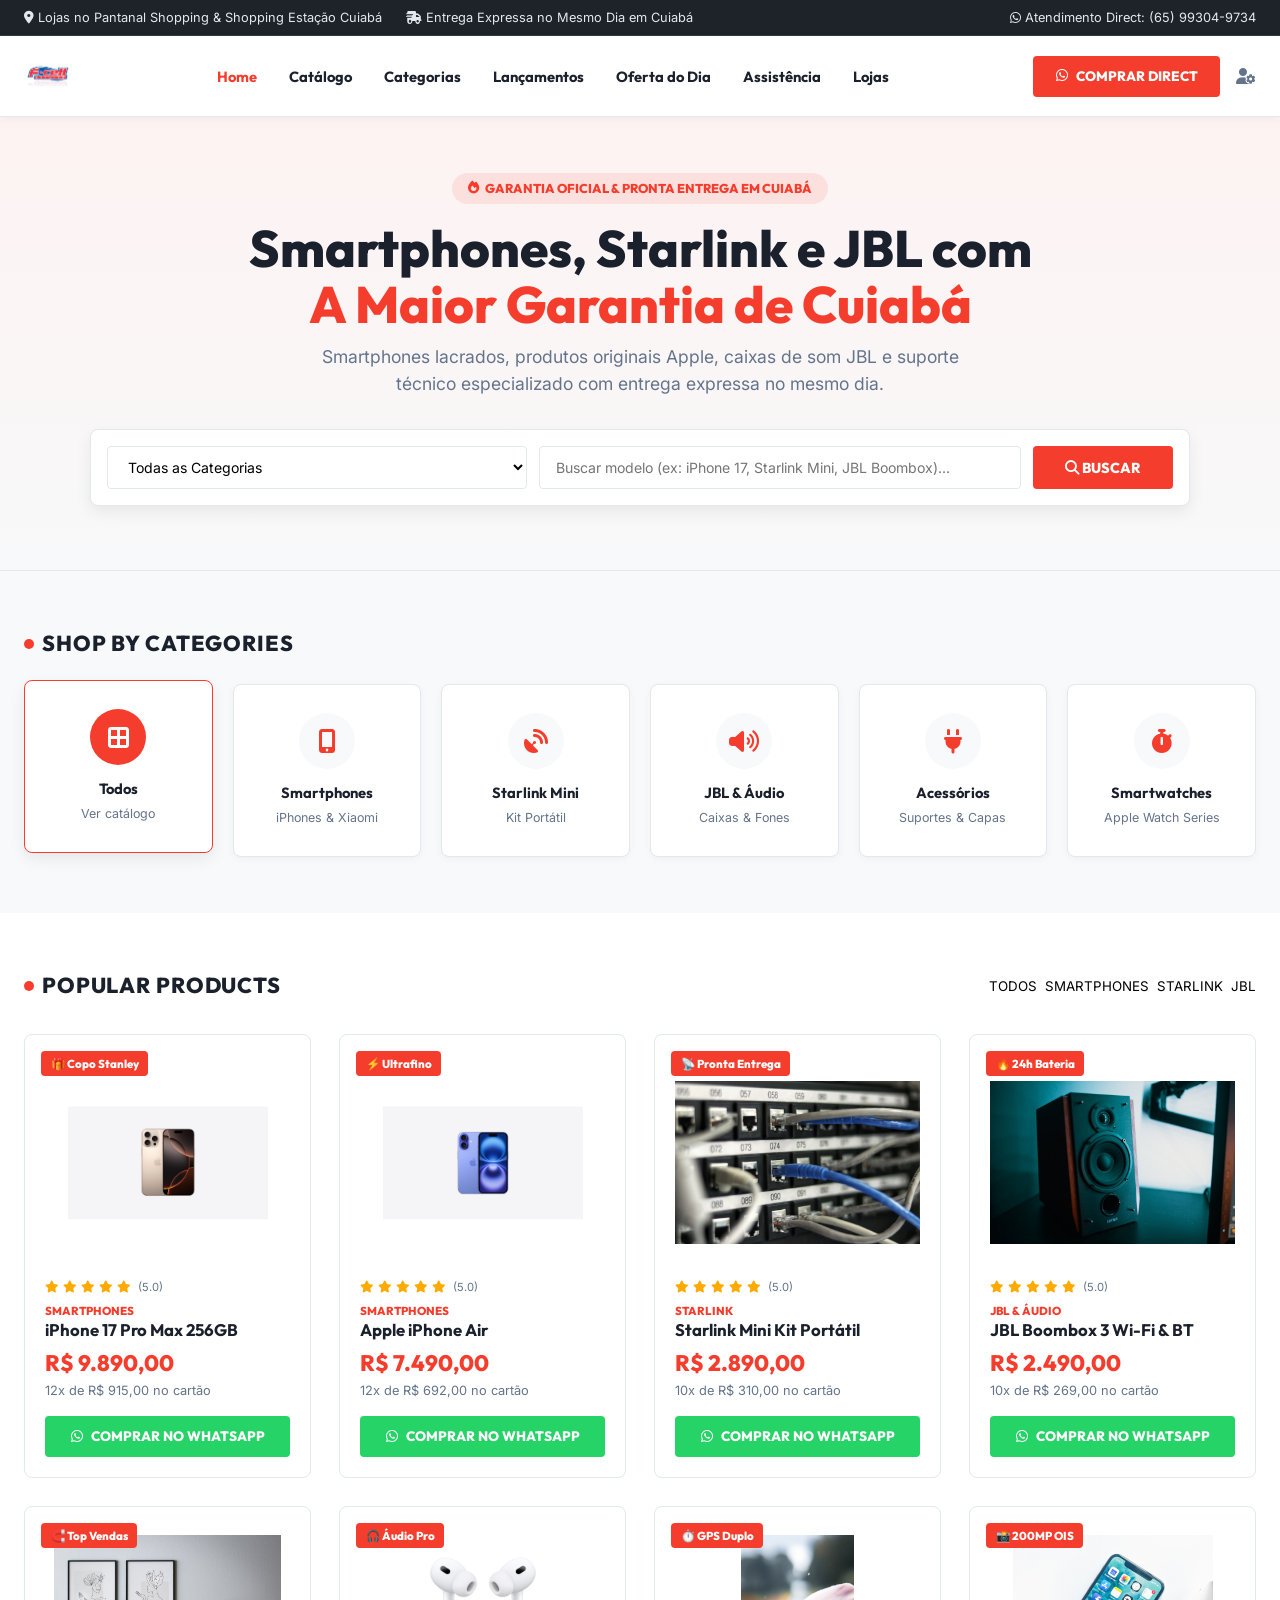
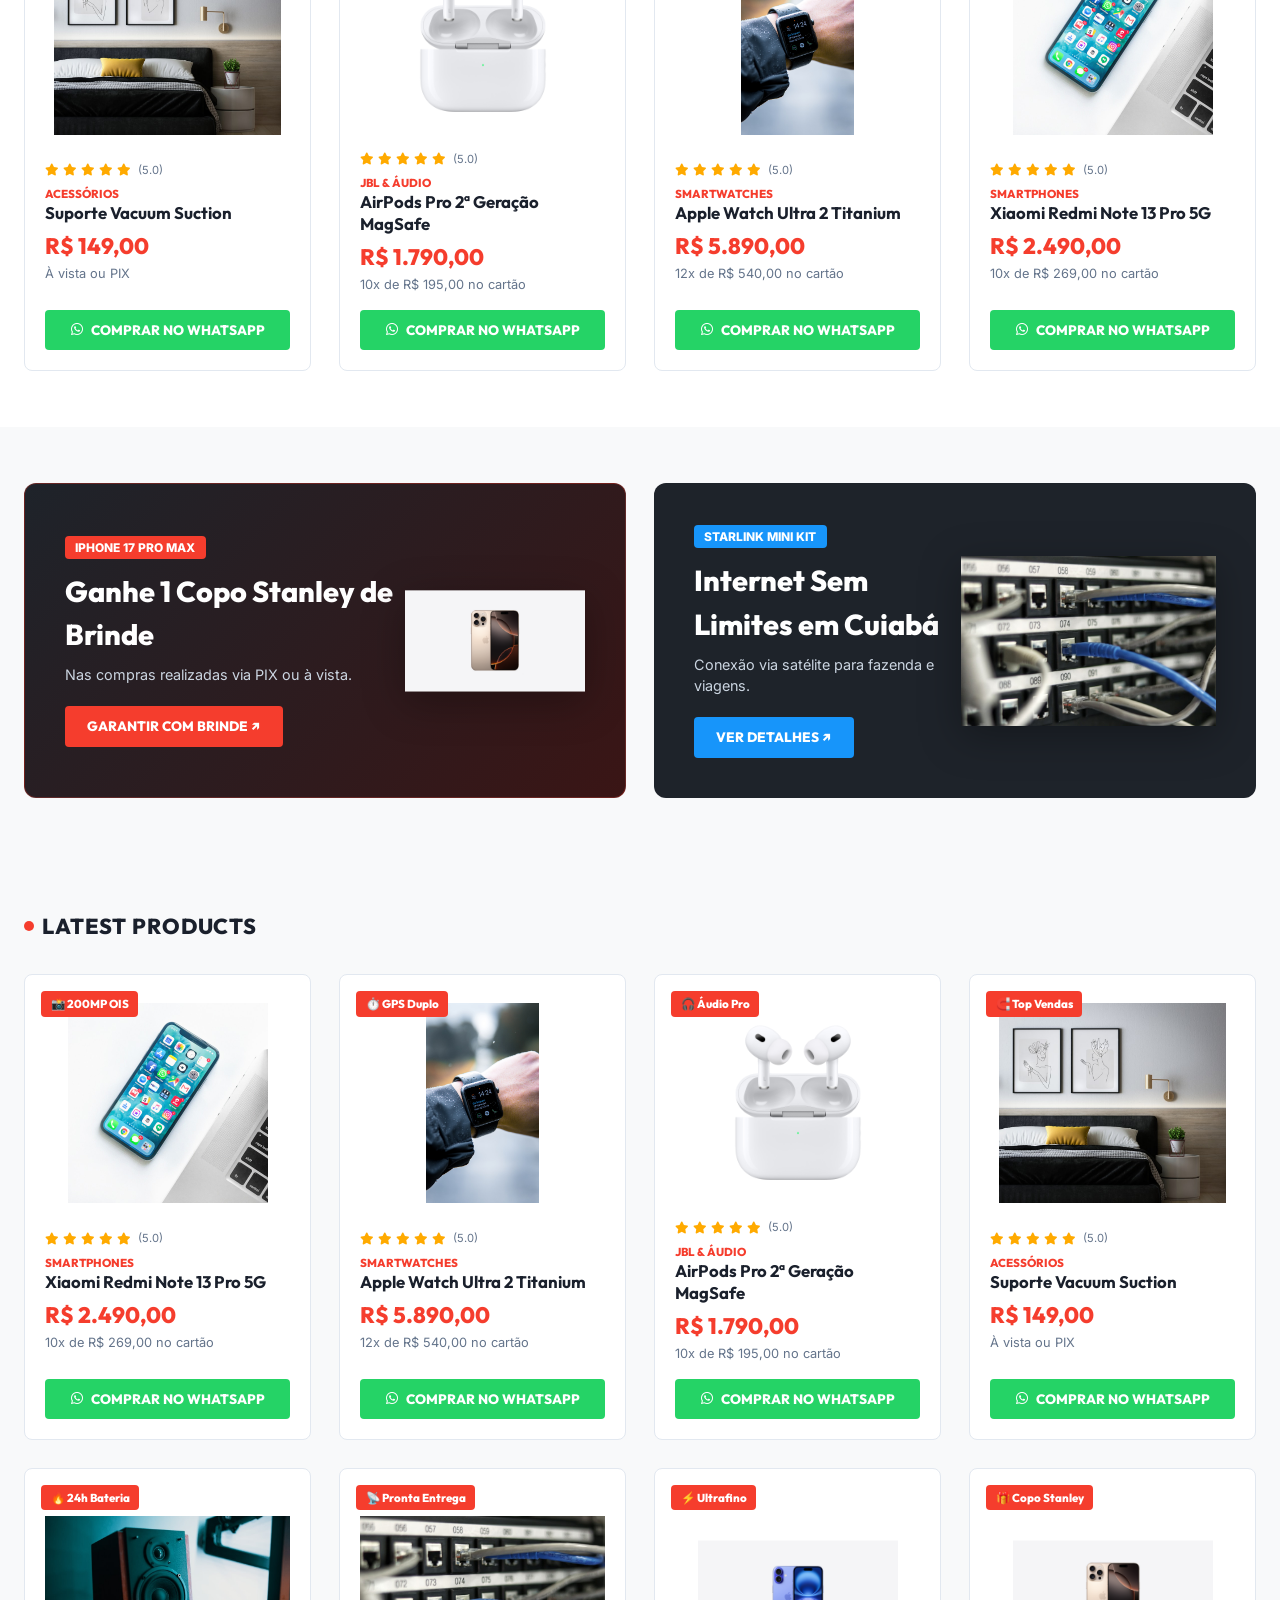
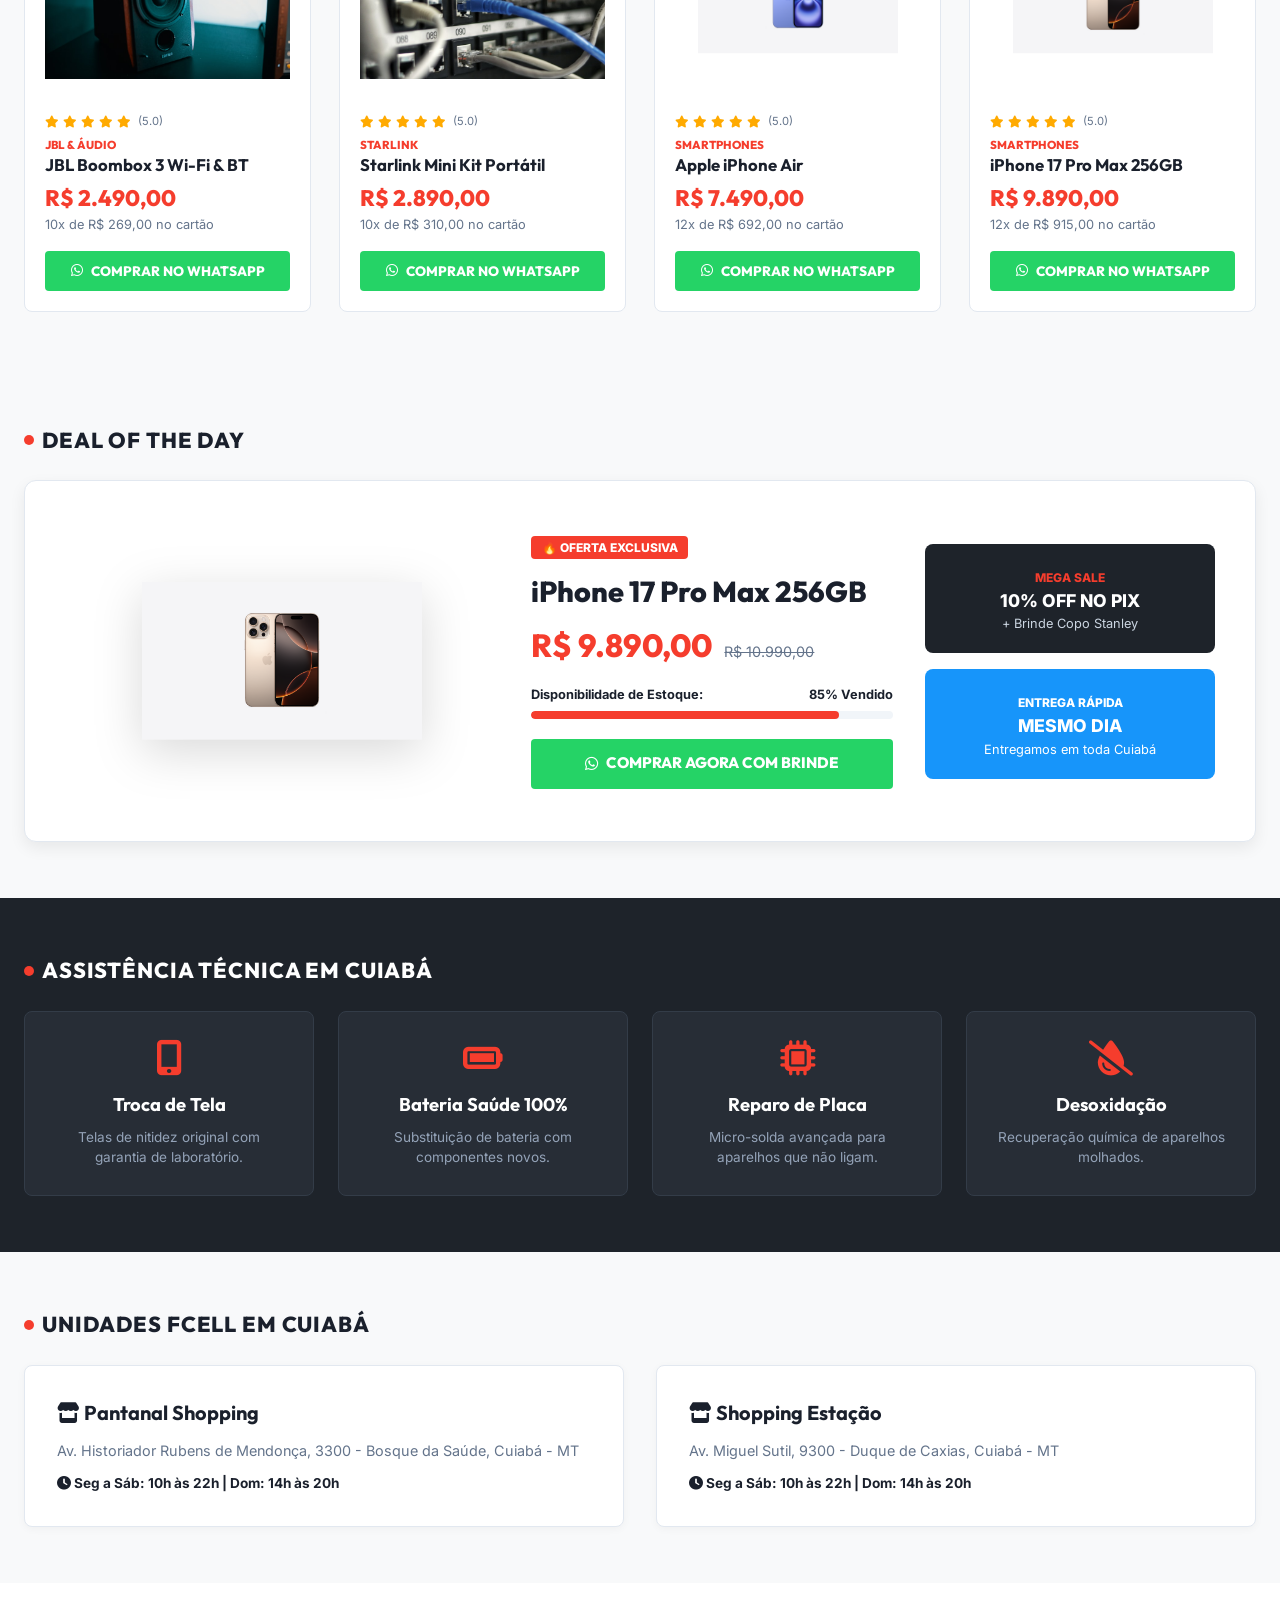
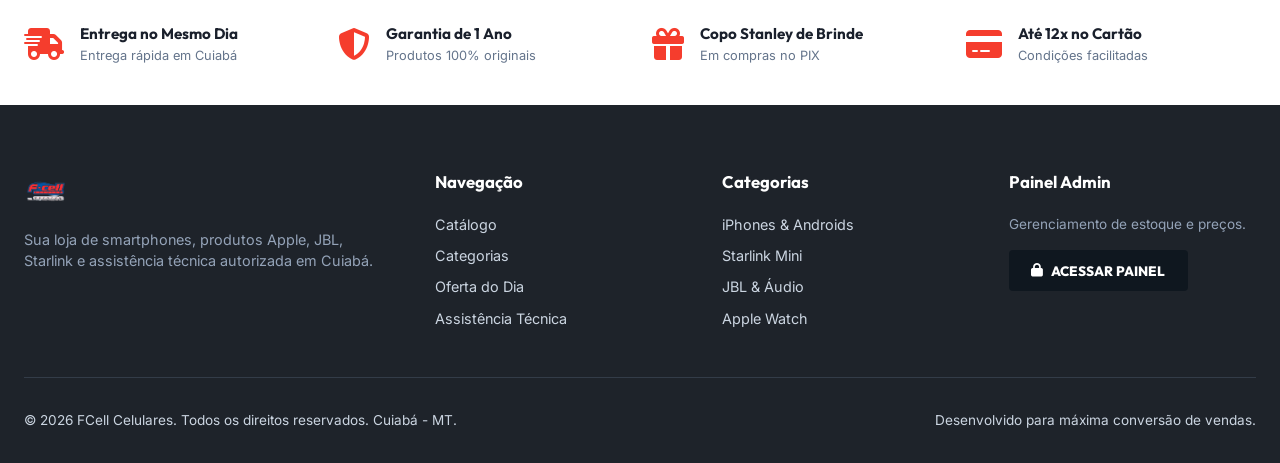
==== index.html @ 318f2832 "feat: implementa o design PartSix completo na pagina principal index.html (grid duplo de produtos po" ====
<!DOCTYPE html>
<html lang="pt-BR">
<head>
  <meta charset="UTF-8">
  <meta name="viewport" content="width=device-width, initial-scale=1.0">
  <title>FCell Celulares | Loja Oficial de Smartphones, Acessórios e Assistência em Cuiabá</title>
  <meta name="description" content="Compre iPhones, Xiaomi, JBL, Starlink e acessórios com garantia oficial e os melhores preços de Cuiabá. Assistência técnica especializada com entrega rápida.">
  
  <!-- FontAwesome Icons -->
  <link rel="stylesheet" href="https://cdnjs.cloudflare.com/ajax/libs/font-awesome/6.5.1/css/all.min.css">
  
  <!-- Custom E-Commerce CSS (PartSix Style) -->
  <link rel="stylesheet" href="css/styles.css">
  
  <link rel="icon" type="image/png" href="./instagram/logo_transparent.png">
</head>
<body>

  <!-- ==========================================================================
       TOP ANNOUNCEMENT BAR
       ========================================================================== -->
  <div class="top-bar">
    <div class="container top-bar-flex">
      <div style="display: flex; align-items: center; gap: 1.5rem;">
        <span><i class="fa-solid fa-location-dot text-primary"></i> Lojas no Pantanal Shopping & Shopping Estação Cuiabá</span>
        <span><i class="fa-solid fa-truck-fast text-primary"></i> Entrega Expressa no Mesmo Dia em Cuiabá</span>
      </div>
      <div>
        <span><i class="fa-brands fa-whatsapp text-whatsapp"></i> Atendimento Direct: (65) 99304-9734</span>
      </div>
    </div>
  </div>

  <!-- ==========================================================================
       HEADER NAVIGATION
       ========================================================================== -->
  <header class="header-nav">
    <div class="container header-container">
      <a href="#" class="logo-wrapper">
        <img src="./instagram/logo_transparent.png" alt="FCell Celulares Logo" class="logo-img">
      </a>

      <nav>
        <ul class="nav-links">
          <li><a href="#" class="nav-link active">Home</a></li>
          <li><a href="#catalogo" class="nav-link">Catálogo</a></li>
          <li><a href="#categorias" class="nav-link">Categorias</a></li>
          <li><a href="#lancamentos" class="nav-link">Lançamentos</a></li>
          <li><a href="#oferta" class="nav-link">Oferta do Dia</a></li>
          <li><a href="#assistencia" class="nav-link">Assistência</a></li>
          <li><a href="#unidades" class="nav-link">Lojas</a></li>
        </ul>
      </nav>

      <div style="display: flex; align-items: center; gap: 1rem;">
        <a href="#" id="header-whatsapp-btn" target="_blank" class="btn-header-cta">
          <i class="fa-brands fa-whatsapp"></i>
          <span>Comprar Direct</span>
        </a>
        <a href="admin.html" style="color: var(--color-text-muted); font-size: 1rem;" title="Painel Admin">
          <i class="fa-solid fa-user-gear"></i>
        </a>
      </div>
    </div>
  </header>

  <!-- ==========================================================================
       HERO SECTION WITH PARTSiX SEARCH SELECTOR BAR
       ========================================================================== -->
  <section class="hero-partsix-section">
    <div class="container hero-partsix-grid">
      <div>
        <div style="display: inline-flex; align-items: center; gap: 0.4rem; background: rgba(245, 61, 45, 0.1); color: var(--color-primary); font-family: var(--font-heading); font-size: 0.8rem; font-weight: 800; padding: 0.35rem 1rem; border-radius: var(--radius-full); margin-bottom: 1rem;">
          <i class="fa-solid fa-fire"></i>
          <span id="hero-badge-text">GARANTIA OFICIAL & PRONTA ENTREGA EM CUIABÁ</span>
        </div>

        <h1 class="hero-partsix-title" id="hero-title">
          Smartphones, Starlink e JBL com<br><span>A Maior Garantia de Cuiabá</span>
        </h1>

        <p class="hero-partsix-subtitle" id="hero-subtitle">
          Smartphones lacrados, produtos originais Apple, caixas de som JBL e suporte técnico especializado com entrega expressa no mesmo dia.
        </p>

        <!-- PartSix Search Filter Selector Bar -->
        <div class="search-selector-bar">
          <select id="hero-select-category" class="selector-select">
            <option value="Todos">Todas as Categorias</option>
            <option value="Smartphones">Smartphones (iPhones & Xiaomi)</option>
            <option value="Starlink">Starlink Mini Kit</option>
            <option value="JBL & Áudio">JBL & Fones Bluetooth</option>
            <option value="Acessórios">Acessórios & Suportes</option>
            <option value="Smartwatches">Apple Watch & Relógios</option>
          </select>

          <input type="text" id="search-input" class="selector-select" style="flex-grow: 1.5;" placeholder="Buscar modelo (ex: iPhone 17, Starlink Mini, JBL Boombox)...">

          <button onclick="executeHeroSearch()" class="btn-search-partsix">
            <i class="fa-solid fa-magnifying-glass"></i>
            <span>BUSCAR</span>
          </button>
        </div>
      </div>
    </div>
  </section>

  <!-- ==========================================================================
       SHOP BY CATEGORIES (PARTSiX STYLE)
       ========================================================================== -->
  <section id="categorias" class="categories-partsix-section">
    <div class="container">
      <div class="partsix-section-title">
        <span class="partsix-dot-tag"></span>
        <span>SHOP BY CATEGORIES</span>
      </div>

      <div class="categories-partsix-grid" id="category-filters">
        <div class="category-partsix-card active" data-category="Todos">
          <div class="category-partsix-icon"><i class="fa-solid fa-border-all"></i></div>
          <h4>Todos</h4>
          <span>Ver catálogo</span>
        </div>

        <div class="category-partsix-card" data-category="Smartphones">
          <div class="category-partsix-icon"><i class="fa-solid fa-mobile-screen-button"></i></div>
          <h4>Smartphones</h4>
          <span>iPhones & Xiaomi</span>
        </div>

        <div class="category-partsix-card" data-category="Starlink">
          <div class="category-partsix-icon"><i class="fa-solid fa-satellite-dish"></i></div>
          <h4>Starlink Mini</h4>
          <span>Kit Portátil</span>
        </div>

        <div class="category-partsix-card" data-category="JBL & Áudio">
          <div class="category-partsix-icon"><i class="fa-solid fa-volume-high"></i></div>
          <h4>JBL & Áudio</h4>
          <span>Caixas & Fones</span>
        </div>

        <div class="category-partsix-card" data-category="Acessórios">
          <div class="category-partsix-icon"><i class="fa-solid fa-plug"></i></div>
          <h4>Acessórios</h4>
          <span>Suportes & Capas</span>
        </div>

        <div class="category-partsix-card" data-category="Smartwatches">
          <div class="category-partsix-icon"><i class="fa-solid fa-stopwatch"></i></div>
          <h4>Smartwatches</h4>
          <span>Apple Watch Series</span>
        </div>
      </div>
    </div>
  </section>

  <!-- ==========================================================================
       POPULAR PRODUCTS CATALOG GRID (PARTSiX STYLE)
       ========================================================================== -->
  <section id="catalogo" class="catalog-partsix-section">
    <div class="container">
      <div style="display: flex; justify-content: space-between; align-items: center; margin-bottom: 1rem; flex-wrap: wrap; gap: 1rem;">
        <div class="partsix-section-title">
          <span class="partsix-dot-tag"></span>
          <span>POPULAR PRODUCTS</span>
        </div>

        <div style="display: flex; gap: 0.5rem;">
          <button class="chip-btn active" onclick="setCategoryFilter('Todos')">TODOS</button>
          <button class="chip-btn" onclick="setCategoryFilter('Smartphones')">SMARTPHONES</button>
          <button class="chip-btn" onclick="setCategoryFilter('Starlink')">STARLINK</button>
          <button class="chip-btn" onclick="setCategoryFilter('JBL & Áudio')">JBL</button>
        </div>
      </div>

      <!-- 4-Column E-Commerce Grid (Rendered by js/script.js) -->
      <div class="products-partsix-grid" id="products-grid">
        <!-- Rendered by js/script.js -->
      </div>
    </div>
  </section>

  <!-- ==========================================================================
       DUAL BANNER STRIP (PARTSiX STYLE)
       ========================================================================== -->
  <section class="dual-banner-section">
    <div class="container dual-banner-grid">
      <!-- Banner 1 -->
      <div class="promo-banner-card coral-theme">
        <div>
          <span style="background: var(--color-primary); color: #fff; font-size: 0.75rem; font-weight: 800; padding: 0.25rem 0.65rem; border-radius: var(--radius-sm); text-transform: uppercase;">IPHONE 17 PRO MAX</span>
          <h3 style="font-family: var(--font-heading); font-size: 1.8rem; font-weight: 800; margin: 0.75rem 0 0.5rem 0;">Ganhe 1 Copo Stanley de Brinde</h3>
          <p style="font-size: 0.9rem; color: #cbd5e1; margin-bottom: 1.25rem;">Nas compras realizadas via PIX ou à vista.</p>
          <a href="#catalogo" class="btn-header-cta" onclick="openProductModal('iphone-17-pro-max')">Garantir com Brinde ↗</a>
        </div>
        <img src="./products/iphone_17_promax.png" alt="iPhone 17 Pro Max" style="max-height: 180px; filter: drop-shadow(0 10px 20px rgba(0,0,0,0.3));">
      </div>

      <!-- Banner 2 -->
      <div class="promo-banner-card">
        <div>
          <span style="background: oklch(0.66 0.18 250); color: #fff; font-size: 0.75rem; font-weight: 800; padding: 0.25rem 0.65rem; border-radius: var(--radius-sm); text-transform: uppercase;">STARLINK MINI KIT</span>
          <h3 style="font-family: var(--font-heading); font-size: 1.8rem; font-weight: 800; margin: 0.75rem 0 0.5rem 0;">Internet Sem Limites em Cuiabá</h3>
          <p style="font-size: 0.9rem; color: #cbd5e1; margin-bottom: 1.25rem;">Conexão via satélite para fazenda e viagens.</p>
          <a href="#catalogo" class="btn-header-cta" style="background: oklch(0.66 0.18 250);" onclick="openProductModal('starlink-mini')">Ver Detalhes ↗</a>
        </div>
        <img src="./products/starlink_mini.png" alt="Starlink Mini" style="max-height: 170px; filter: drop-shadow(0 10px 20px rgba(0,0,0,0.3));">
      </div>
    </div>
  </section>

  <!-- ==========================================================================
       LATEST PRODUCTS SECTION (PARTSiX STYLE)
       ========================================================================== -->
  <section id="lancamentos" class="catalog-partsix-section" style="background: var(--bg-main);">
    <div class="container">
      <div class="partsix-section-title" style="margin-bottom: 1.5rem;">
        <span class="partsix-dot-tag"></span>
        <span>LATEST PRODUCTS</span>
      </div>

      <!-- 4-Column E-Commerce Grid (Rendered by js/script.js) -->
      <div class="products-partsix-grid" id="latest-products-grid">
        <!-- Rendered by js/script.js -->
      </div>
    </div>
  </section>

  <!-- ==========================================================================
       DEAL OF THE DAY (PARTSiX STYLE)
       ========================================================================== -->
  <section id="oferta" class="deal-partsix-section">
    <div class="container">
      <div class="partsix-section-title" style="margin-bottom: 1.5rem;">
        <span class="partsix-dot-tag"></span>
        <span>DEAL OF THE DAY</span>
      </div>

      <div class="deal-partsix-box">
        <!-- Main Image Stage -->
        <div style="text-align: center;">
          <img src="./products/iphone_17_promax.png" alt="iPhone 17 Pro Max Oferta" style="max-height: 280px; margin: 0 auto; filter: drop-shadow(0 12px 24px rgba(0,0,0,0.15));">
        </div>

        <!-- Deal Content & Countdown -->
        <div>
          <span style="background: var(--color-primary); color: #fff; font-size: 0.75rem; font-weight: 800; padding: 0.25rem 0.65rem; border-radius: var(--radius-sm);">🔥 OFERTA EXCLUSIVA</span>
          <h2 style="font-family: var(--font-heading); font-size: 1.8rem; font-weight: 800; margin: 0.75rem 0 0.5rem 0;">iPhone 17 Pro Max 256GB</h2>
          
          <div style="display: flex; align-items: baseline; gap: 0.75rem; margin-bottom: 1rem;">
            <span style="font-family: var(--font-heading); font-size: 2rem; font-weight: 800; color: var(--color-primary);">R$ 9.890,00</span>
            <span style="font-size: 0.9rem; color: var(--color-text-muted); text-decoration: line-through;">R$ 10.990,00</span>
          </div>

          <!-- Progress Bar -->
          <div style="margin-bottom: 1.25rem;">
            <div style="display: flex; justify-content: space-between; font-size: 0.8rem; font-weight: 700; margin-bottom: 0.4rem;">
              <span>Disponibilidade de Estoque:</span>
              <span class="text-primary">85% Vendido</span>
            </div>
            <div style="width: 100%; height: 8px; background: var(--bg-subtle); border-radius: var(--radius-full); overflow: hidden;">
              <div style="width: 85%; height: 100%; background: var(--color-primary); border-radius: var(--radius-full);"></div>
            </div>
          </div>

          <a href="#" id="deal-whatsapp-btn" target="_blank" class="btn-partsix-buy" style="padding: 0.85rem 1.5rem; font-size: 0.95rem;">
            <i class="fa-brands fa-whatsapp"></i>
            <span>Comprar Agora com Brinde</span>
          </a>
        </div>

        <!-- Side Promo Banners -->
        <div style="display: flex; flex-direction: column; gap: 1rem;">
          <div style="background: var(--color-dark); color: #fff; padding: 1.25rem; border-radius: var(--radius-md); text-align: center;">
            <span style="font-size: 0.75rem; color: var(--color-primary); font-weight: 800; text-transform: uppercase;">MEGA SALE</span>
            <h4 style="font-size: 1.1rem; font-weight: 800;">10% OFF NO PIX</h4>
            <p style="font-size: 0.8rem; color: #cbd5e1;">+ Brinde Copo Stanley</p>
          </div>

          <div style="background: oklch(0.66 0.18 250); color: #fff; padding: 1.25rem; border-radius: var(--radius-md); text-align: center;">
            <span style="font-size: 0.75rem; font-weight: 800; text-transform: uppercase;">ENTREGA RÁPIDA</span>
            <h4 style="font-size: 1.1rem; font-weight: 800;">MESMO DIA</h4>
            <p style="font-size: 0.8rem; color: #fff;">Entregamos em toda Cuiabá</p>
          </div>
        </div>
      </div>
    </div>
  </section>

  <!-- ==========================================================================
       ASSISTÊNCIA TÉCNICA ESPECIALIZADA
       ========================================================================== -->
  <section id="assistencia" style="padding: 3.5rem 0; background: var(--color-dark); color: #ffffff;">
    <div class="container">
      <div class="partsix-section-title" style="color: #fff; margin-bottom: 1.5rem;">
        <span class="partsix-dot-tag"></span>
        <span>ASSISTÊNCIA TÉCNICA EM CUIABÁ</span>
      </div>

      <div style="display: grid; grid-template-columns: repeat(4, 1fr); gap: 1.5rem;">
        <div style="background: #272d36; padding: 1.75rem; border-radius: var(--radius-md); border: 1px solid var(--border-dark); text-align: center;">
          <i class="fa-solid fa-mobile-screen-button" style="font-size: 2.2rem; color: var(--color-primary); margin-bottom: 1rem;"></i>
          <h3 style="font-family: var(--font-heading); font-size: 1.15rem; margin-bottom: 0.5rem;">Troca de Tela</h3>
          <p style="color: #94a3b8; font-size: 0.85rem;">Telas de nitidez original com garantia de laboratório.</p>
        </div>

        <div style="background: #272d36; padding: 1.75rem; border-radius: var(--radius-md); border: 1px solid var(--border-dark); text-align: center;">
          <i class="fa-solid fa-battery-full" style="font-size: 2.2rem; color: var(--color-primary); margin-bottom: 1rem;"></i>
          <h3 style="font-family: var(--font-heading); font-size: 1.15rem; margin-bottom: 0.5rem;">Bateria Saúde 100%</h3>
          <p style="color: #94a3b8; font-size: 0.85rem;">Substituição de bateria com componentes novos.</p>
        </div>

        <div style="background: #272d36; padding: 1.75rem; border-radius: var(--radius-md); border: 1px solid var(--border-dark); text-align: center;">
          <i class="fa-solid fa-microchip" style="font-size: 2.2rem; color: var(--color-primary); margin-bottom: 1rem;"></i>
          <h3 style="font-family: var(--font-heading); font-size: 1.15rem; margin-bottom: 0.5rem;">Reparo de Placa</h3>
          <p style="color: #94a3b8; font-size: 0.85rem;">Micro-solda avançada para aparelhos que não ligam.</p>
        </div>

        <div style="background: #272d36; padding: 1.75rem; border-radius: var(--radius-md); border: 1px solid var(--border-dark); text-align: center;">
          <i class="fa-solid fa-droplet-slash" style="font-size: 2.2rem; color: var(--color-primary); margin-bottom: 1rem;"></i>
          <h3 style="font-family: var(--font-heading); font-size: 1.15rem; margin-bottom: 0.5rem;">Desoxidação</h3>
          <p style="color: #94a3b8; font-size: 0.85rem;">Recuperação química de aparelhos molhados.</p>
        </div>
      </div>
    </div>
  </section>

  <!-- ==========================================================================
       LOJAS & UNIDADES EM CUIABÁ
       ========================================================================== -->
  <section id="unidades" style="padding: 3.5rem 0;">
    <div class="container">
      <div class="partsix-section-title" style="margin-bottom: 1.5rem;">
        <span class="partsix-dot-tag"></span>
        <span>UNIDADES FCELL EM CUIABÁ</span>
      </div>

      <div style="display: grid; grid-template-columns: 1fr 1fr; gap: 2rem;">
        <div style="background: #ffffff; padding: 2rem; border-radius: var(--radius-md); border: 1px solid var(--border-color); box-shadow: var(--shadow-sm);">
          <h3 style="font-family: var(--font-heading); font-size: 1.25rem; margin-bottom: 0.75rem;"><i class="fa-solid fa-store text-primary"></i> Pantanal Shopping</h3>
          <p style="color: var(--color-text-muted); font-size: 0.9rem;">Av. Historiador Rubens de Mendonça, 3300 - Bosque da Saúde, Cuiabá - MT</p>
          <p style="font-size: 0.85rem; font-weight: 700; margin-top: 0.75rem;"><i class="fa-solid fa-clock"></i> Seg a Sáb: 10h às 22h | Dom: 14h às 20h</p>
        </div>

        <div style="background: #ffffff; padding: 2rem; border-radius: var(--radius-md); border: 1px solid var(--border-color); box-shadow: var(--shadow-sm);">
          <h3 style="font-family: var(--font-heading); font-size: 1.25rem; margin-bottom: 0.75rem;"><i class="fa-solid fa-store text-primary"></i> Shopping Estação</h3>
          <p style="color: var(--color-text-muted); font-size: 0.9rem;">Av. Miguel Sutil, 9300 - Duque de Caxias, Cuiabá - MT</p>
          <p style="font-size: 0.85rem; font-weight: 700; margin-top: 0.75rem;"><i class="fa-solid fa-clock"></i> Seg a Sáb: 10h às 22h | Dom: 14h às 20h</p>
        </div>
      </div>
    </div>
  </section>

  <!-- ==========================================================================
       TRUST FEATURES STRIP (PARTSiX STYLE)
       ========================================================================== -->
  <section class="features-partsix-strip">
    <div class="container features-partsix-grid">
      <div class="feature-partsix-item">
        <i class="fa-solid fa-truck-fast feature-partsix-icon"></i>
        <div>
          <h5 style="font-family: var(--font-heading); font-size: 0.95rem; font-weight: 700;">Entrega no Mesmo Dia</h5>
          <p style="font-size: 0.8rem; color: var(--color-text-muted);">Entrega rápida em Cuiabá</p>
        </div>
      </div>

      <div class="feature-partsix-item">
        <i class="fa-solid fa-shield-halved feature-partsix-icon"></i>
        <div>
          <h5 style="font-family: var(--font-heading); font-size: 0.95rem; font-weight: 700;">Garantia de 1 Ano</h5>
          <p style="font-size: 0.8rem; color: var(--color-text-muted);">Produtos 100% originais</p>
        </div>
      </div>

      <div class="feature-partsix-item">
        <i class="fa-solid fa-gift feature-partsix-icon"></i>
        <div>
          <h5 style="font-family: var(--font-heading); font-size: 0.95rem; font-weight: 700;">Copo Stanley de Brinde</h5>
          <p style="font-size: 0.8rem; color: var(--color-text-muted);">Em compras no PIX</p>
        </div>
      </div>

      <div class="feature-partsix-item">
        <i class="fa-solid fa-credit-card feature-partsix-icon"></i>
        <div>
          <h5 style="font-family: var(--font-heading); font-size: 0.95rem; font-weight: 700;">Até 12x no Cartão</h5>
          <p style="font-size: 0.8rem; color: var(--color-text-muted);">Condições facilitadas</p>
        </div>
      </div>
    </div>
  </section>

  <!-- ==========================================================================
       PRODUCT DETAILS MODAL
       ========================================================================== -->
  <div class="modal-backdrop" id="product-modal">
    <div class="modal-content">
      <button class="modal-close-btn" onclick="closeProductModal()"><i class="fa-solid fa-xmark"></i></button>
      <div style="display: grid; grid-template-columns: 1fr 1.2fr; gap: 2.5rem;" id="modal-product-body">
        <!-- Rendered by js/script.js -->
      </div>
    </div>
  </div>

  <div class="toast-container" id="toast-container"></div>

  <!-- ==========================================================================
       FOOTER (PARTSiX STYLE)
       ========================================================================== -->
  <footer class="footer-partsix">
    <div class="container">
      <div class="footer-partsix-grid">
        <div>
          <img src="./instagram/logo_transparent.png" alt="FCell Celulares" style="height: 44px; margin-bottom: 1rem;">
          <p style="font-size: 0.9rem; color: #94a3b8;">Sua loja de smartphones, produtos Apple, JBL, Starlink e assistência técnica autorizada em Cuiabá.</p>
        </div>

        <div class="footer-partsix-col">
          <h4>Navegação</h4>
          <ul class="footer-partsix-links">
            <li><a href="#catalogo">Catálogo</a></li>
            <li><a href="#categorias">Categorias</a></li>
            <li><a href="#oferta">Oferta do Dia</a></li>
            <li><a href="#assistencia">Assistência Técnica</a></li>
          </ul>
        </div>

        <div class="footer-partsix-col">
          <h4>Categorias</h4>
          <ul class="footer-partsix-links">
            <li><a href="#catalogo" onclick="setCategoryFilter('Smartphones')">iPhones & Androids</a></li>
            <li><a href="#catalogo" onclick="setCategoryFilter('Starlink')">Starlink Mini</a></li>
            <li><a href="#catalogo" onclick="setCategoryFilter('JBL & Áudio')">JBL & Áudio</a></li>
            <li><a href="#catalogo" onclick="setCategoryFilter('Smartwatches')">Apple Watch</a></li>
          </ul>
        </div>

        <div class="footer-partsix-col">
          <h4>Painel Admin</h4>
          <p style="font-size: 0.85rem; color: #94a3b8; margin-bottom: 1rem;">Gerenciamento de estoque e preços.</p>
          <a href="admin.html" class="btn-header-cta" style="background: oklch(0.20 0.02 250); color: #fff;">
            <i class="fa-solid fa-lock"></i>
            <span>Acessar Painel</span>
          </a>
        </div>
      </div>

      <div class="footer-partsix-bottom">
        <p>&copy; 2026 FCell Celulares. Todos os direitos reservados. Cuiabá - MT.</p>
        <p>Desenvolvido para máxima conversão de vendas.</p>
      </div>
    </div>
  </footer>

  <script src="js/script.js"></script>
</body>
</html>
---- css/styles.css ----
/* ==========================================================================
   FCELL CELULARES - EXACT PARTSiX E-COMMERCE DESIGN SYSTEM
   Visual Idêntico à Referência PartSix: Limpo, Red/Coral (#f53d2d), Alta Conversão
   ========================================================================== */

@import url('https://fonts.googleapis.com/css2?family=Outfit:wght@500;600;700;800&family=Inter:wght@400;500;600;700&display=swap');

:root {
  /* Exact PartSix Colors */
  --color-primary: #f53d2d;         /* PartSix Red */
  --color-primary-hover: #d73223;
  --color-dark: #1e232a;
  --color-whatsapp: #25d366;
  --color-gold: #ffaa00;

  /* Backgrounds & Neutrals */
  --bg-main: #f8f9fa;
  --bg-card: #ffffff;
  --bg-subtle: #f1f5f9;
  
  --border-color: #e2e8f0;
  --border-dark: #333c48;

  --color-text-dark: #1a202c;
  --color-text-muted: #64748b;
  --color-text-light: #ffffff;

  /* Typography */
  --font-heading: 'Outfit', sans-serif;
  --font-body: 'Inter', system-ui, -apple-system, sans-serif;

  /* Radii & Shadows */
  --radius-sm: 4px;
  --radius-md: 8px;
  --radius-lg: 12px;
  --radius-full: 9999px;

  --shadow-sm: 0 2px 8px rgba(0, 0, 0, 0.04);
  --shadow-md: 0 6px 16px rgba(0, 0, 0, 0.07);
  --shadow-pop: 0 12px 24px rgba(0, 0, 0, 0.12);

  --transition-fast: 0.15s ease-in-out;
  --transition-normal: 0.25s ease-in-out;
}

/* Reset & Base */
*, *::before, *::after {
  box-sizing: border-box;
  margin: 0;
  padding: 0;
}

html { scroll-behavior: smooth; font-size: 16px; }

body {
  background-color: var(--bg-main);
  color: var(--color-text-dark);
  font-family: var(--font-body);
  line-height: 1.5;
  overflow-x: hidden;
  -webkit-font-smoothing: antialiased;
}

a { color: inherit; text-decoration: none; }
button { cursor: pointer; border: none; background: none; font-family: inherit; }
img { max-width: 100%; height: auto; display: block; }

.container {
  width: 100%;
  max-width: 1320px;
  margin: 0 auto;
  padding: 0 1.5rem;
}

/* Section Title Tag PartSix Style */
.partsix-section-title {
  font-family: var(--font-heading);
  font-size: 1.35rem;
  font-weight: 800;
  text-transform: uppercase;
  letter-spacing: 0.04em;
  display: flex;
  align-items: center;
  gap: 0.5rem;
  color: var(--color-text-dark);
}

.partsix-dot-tag {
  width: 10px;
  height: 10px;
  border-radius: 50%;
  background: var(--color-primary);
  display: inline-block;
}

/* Top Announcement Bar */
.top-bar {
  background: var(--color-dark);
  color: #e2e8f0;
  font-size: 0.8rem;
  padding: 0.5rem 0;
  border-bottom: 1px solid var(--border-dark);
}

.top-bar-flex {
  display: flex;
  align-items: center;
  justify-content: space-between;
}

/* Main Header Navbar */
.header-nav {
  position: sticky;
  top: 0;
  left: 0;
  width: 100%;
  z-index: 1000;
  background: #ffffff;
  border-bottom: 1px solid var(--border-color);
  box-shadow: var(--shadow-sm);
}

.header-container {
  display: flex;
  align-items: center;
  justify-content: space-between;
  height: 80px;
  gap: 2rem;
}

.logo-img {
  height: 48px;
  width: auto;
  object-fit: contain;
}

.nav-links {
  display: flex;
  align-items: center;
  gap: 2rem;
  list-style: none;
}

.nav-link {
  font-family: var(--font-heading);
  font-size: 0.92rem;
  font-weight: 700;
  color: var(--color-text-dark);
  transition: var(--transition-fast);
}

.nav-link:hover, .nav-link.active {
  color: var(--color-primary);
}

.btn-header-cta {
  display: inline-flex;
  align-items: center;
  gap: 0.5rem;
  background: var(--color-primary);
  color: #ffffff;
  font-family: var(--font-heading);
  font-weight: 800;
  font-size: 0.85rem;
  text-transform: uppercase;
  padding: 0.65rem 1.4rem;
  border-radius: var(--radius-sm);
  transition: var(--transition-fast);
}

.btn-header-cta:hover {
  background: var(--color-primary-hover);
}

/* Hero Section (PartSix Style with Vehicle Search Bar) */
.hero-partsix-section {
  background: linear-gradient(180deg, #fdf2f2 0%, #f8f9fa 100%);
  padding: 3.5rem 0 4rem 0;
  border-bottom: 1px solid var(--border-color);
}

.hero-partsix-grid {
  display: grid;
  grid-template-columns: 1fr;
  gap: 2rem;
  text-align: center;
  position: relative;
}

.hero-partsix-title {
  font-family: var(--font-heading);
  font-size: 3.2rem;
  font-weight: 800;
  line-height: 1.1;
  color: var(--color-text-dark);
}

.hero-partsix-title span {
  color: var(--color-primary);
}

.hero-partsix-subtitle {
  font-size: 1.1rem;
  color: var(--color-text-muted);
  max-width: 650px;
  margin: 0.75rem auto 2rem auto;
}

/* PartSix Search Filter Selector Bar */
.search-selector-bar {
  background: #ffffff;
  border: 1px solid var(--border-color);
  border-radius: var(--radius-md);
  padding: 1rem;
  display: flex;
  gap: 0.75rem;
  max-width: 1100px;
  margin: 0 auto;
  box-shadow: var(--shadow-md);
  flex-wrap: wrap;
}

.selector-select {
  flex-grow: 1;
  padding: 0.7rem 1rem;
  border-radius: var(--radius-sm);
  border: 1px solid var(--border-color);
  background: #ffffff;
  font-family: var(--font-body);
  font-size: 0.88rem;
  outline: none;
  cursor: pointer;
}

.selector-select:focus {
  border-color: var(--color-primary);
}

.btn-search-partsix {
  background: var(--color-primary);
  color: #ffffff;
  font-family: var(--font-heading);
  font-weight: 800;
  font-size: 0.9rem;
  text-transform: uppercase;
  padding: 0.7rem 2rem;
  border-radius: var(--radius-sm);
  transition: var(--transition-fast);
}

.btn-search-partsix:hover {
  background: var(--color-primary-hover);
}

/* Shop by Categories Section */
.categories-partsix-section {
  padding: 3.5rem 0;
}

.categories-partsix-grid {
  display: grid;
  grid-template-columns: repeat(6, 1fr);
  gap: 1.25rem;
  margin-top: 1.5rem;
}

.category-partsix-card {
  background: #ffffff;
  border: 1px solid var(--border-color);
  border-radius: var(--radius-md);
  padding: 1.75rem 1rem;
  text-align: center;
  transition: var(--transition-fast);
  cursor: pointer;
  box-shadow: var(--shadow-sm);
}

.category-partsix-card:hover, .category-partsix-card.active {
  border-color: var(--color-primary);
  transform: translateY(-4px);
  box-shadow: var(--shadow-md);
}

.category-partsix-icon {
  width: 56px;
  height: 56px;
  border-radius: 50%;
  background: var(--bg-main);
  margin: 0 auto 0.85rem auto;
  display: flex;
  align-items: center;
  justify-content: center;
  font-size: 1.5rem;
  color: var(--color-primary);
  transition: var(--transition-fast);
}

.category-partsix-card:hover .category-partsix-icon, .category-partsix-card.active .category-partsix-icon {
  background: var(--color-primary);
  color: #ffffff;
}

.category-partsix-card h4 {
  font-family: var(--font-heading);
  font-size: 0.92rem;
  font-weight: 700;
}

.category-partsix-card span {
  font-size: 0.78rem;
  color: var(--color-text-muted);
}

/* Products E-Commerce Catalog Grid (PartSix Style 4 Columns) */
.catalog-partsix-section {
  padding: 3.5rem 0;
  background: #ffffff;
  border-y: 1px solid var(--border-color);
}

.products-partsix-grid {
  display: grid;
  grid-template-columns: repeat(4, 1fr);
  gap: 1.75rem;
  margin-top: 2rem;
}

.product-partsix-card {
  background: #ffffff;
  border: 1px solid var(--border-color);
  border-radius: var(--radius-md);
  padding: 1.25rem;
  display: flex;
  flex-direction: column;
  justify-content: space-between;
  transition: var(--transition-fast);
  position: relative;
}

.product-partsix-card:hover {
  border-color: var(--color-primary);
  box-shadow: var(--shadow-md);
  transform: translateY(-4px);
}

.product-partsix-badge {
  position: absolute;
  top: 1rem;
  left: 1rem;
  background: var(--color-primary);
  color: #ffffff;
  font-family: var(--font-heading);
  font-size: 0.72rem;
  font-weight: 800;
  padding: 0.25rem 0.6rem;
  border-radius: var(--radius-sm);
  z-index: 2;
}

.product-partsix-img-stage {
  width: 100%;
  height: 200px;
  display: flex;
  align-items: center;
  justify-content: center;
  margin: 0.5rem 0 1rem 0;
}

.product-partsix-img {
  max-height: 100%;
  max-width: 100%;
  object-fit: contain;
  transition: var(--transition-fast);
}

.product-partsix-card:hover .product-partsix-img {
  transform: scale(1.06);
}

.product-partsix-stars {
  color: var(--color-gold);
  font-size: 0.75rem;
  margin-bottom: 0.4rem;
  display: flex;
  align-items: center;
  gap: 0.25rem;
}

.product-partsix-title {
  font-family: var(--font-heading);
  font-size: 1.05rem;
  font-weight: 700;
  margin-bottom: 0.4rem;
  line-height: 1.3;
  color: var(--color-text-dark);
}

.product-partsix-price {
  font-family: var(--font-heading);
  font-size: 1.4rem;
  font-weight: 800;
  color: var(--color-primary);
}

.product-partsix-installments {
  font-size: 0.8rem;
  color: var(--color-text-muted);
  margin-bottom: 1rem;
}

.btn-partsix-buy {
  width: 100%;
  display: flex;
  align-items: center;
  justify-content: center;
  gap: 0.5rem;
  background: var(--color-whatsapp);
  color: #ffffff;
  font-family: var(--font-heading);
  font-weight: 800;
  font-size: 0.85rem;
  text-transform: uppercase;
  padding: 0.7rem;
  border-radius: var(--radius-sm);
  transition: var(--transition-fast);
}

.btn-partsix-buy:hover {
  background: oklch(0.58 0.22 142);
}

/* Dual Banner Strip (PartSix Style) */
.dual-banner-section {
  padding: 3.5rem 0;
}

.dual-banner-grid {
  display: grid;
  grid-template-columns: 1fr 1fr;
  gap: 1.75rem;
}

.promo-banner-card {
  background: var(--color-dark);
  color: #ffffff;
  border-radius: var(--radius-lg);
  padding: 2.5rem;
  display: flex;
  align-items: center;
  justify-content: space-between;
  position: relative;
  overflow: hidden;
}

.promo-banner-card.coral-theme {
  background: linear-gradient(135deg, #1e232a 0%, #3a1515 100%);
  border: 1px solid rgba(245, 61, 45, 0.3);
}

/* Deal of the Day Box */
.deal-partsix-section {
  padding: 3.5rem 0;
  background: var(--bg-main);
}

.deal-partsix-box {
  background: #ffffff;
  border: 1px solid var(--border-color);
  border-radius: var(--radius-lg);
  padding: 2.5rem;
  display: grid;
  grid-template-columns: 1.2fr 1fr 0.8fr;
  gap: 2rem;
  align-items: center;
  box-shadow: var(--shadow-md);
}

/* Trust Badges Strip (PartSix Style) */
.features-partsix-strip {
  background: #ffffff;
  border-y: 1px solid var(--border-color);
  padding: 2.5rem 0;
}

.features-partsix-grid {
  display: grid;
  grid-template-columns: repeat(4, 1fr);
  gap: 1.5rem;
}

.feature-partsix-item {
  display: flex;
  align-items: center;
  gap: 1rem;
}

.feature-partsix-icon {
  font-size: 2rem;
  color: var(--color-primary);
}

/* Newsletter Strip */
.newsletter-strip {
  background: linear-gradient(180deg, #fdf2f2 0%, #ffffff 100%);
  padding: 3.5rem 0;
  border-t: 1px solid var(--border-color);
  text-align: center;
}

/* Footer (PartSix Style) */
.footer-partsix {
  background: var(--color-dark);
  color: #cbd5e1;
  padding: 4rem 0 2rem 0;
}

.footer-partsix-grid {
  display: grid;
  grid-template-columns: 1.5fr repeat(3, 1fr);
  gap: 2.5rem;
  margin-bottom: 3rem;
}

.footer-partsix-col h4 {
  font-family: var(--font-heading);
  font-size: 1.05rem;
  font-weight: 700;
  color: #ffffff;
  margin-bottom: 1.25rem;
}

.footer-partsix-links {
  list-style: none;
  display: flex;
  flex-direction: column;
  gap: 0.6rem;
  font-size: 0.9rem;
}

.footer-partsix-bottom {
  border-top: 1px solid var(--border-dark);
  padding-top: 2rem;
  display: flex;
  align-items: center;
  justify-content: space-between;
  font-size: 0.85rem;
}

/* Modals & Toasts */
.modal-backdrop {
  position: fixed;
  inset: 0;
  z-index: 2000;
  background: rgba(0, 0, 0, 0.7);
  display: flex;
  align-items: center;
  justify-content: center;
  padding: 1.5rem;
  opacity: 0;
  visibility: hidden;
  transition: var(--transition-normal);
}

.modal-backdrop.active { opacity: 1; visibility: visible; }

.modal-content {
  background: #ffffff;
  border-radius: var(--radius-lg);
  width: 100%;
  max-width: 800px;
  max-height: 90vh;
  overflow-y: auto;
  position: relative;
  padding: 2.5rem;
  box-shadow: var(--shadow-pop);
}

.modal-close-btn {
  position: absolute;
  top: 1.25rem;
  right: 1.25rem;
  width: 36px;
  height: 36px;
  border-radius: 50%;
  background: var(--bg-main);
  border: 1px solid var(--border-color);
  display: flex;
  align-items: center;
  justify-content: center;
  font-size: 1.1rem;
}

.toast-container {
  position: fixed;
  bottom: 2rem;
  right: 2rem;
  z-index: 3000;
  display: flex;
  flex-direction: column;
  gap: 0.75rem;
}

.toast {
  background: var(--color-dark);
  color: #fff;
  padding: 1rem 1.5rem;
  border-radius: var(--radius-md);
  font-family: var(--font-heading);
  font-size: 0.85rem;
  display: flex;
  align-items: center;
  gap: 0.75rem;
}

/* Responsive Media Queries */
@media (max-width: 992px) {
  .categories-partsix-grid { grid-template-columns: repeat(3, 1fr); }
  .products-partsix-grid { grid-template-columns: repeat(2, 1fr); }
  .dual-banner-grid { grid-template-columns: 1fr; }
  .deal-partsix-box { grid-template-columns: 1fr; }
  .features-partsix-grid { grid-template-columns: repeat(2, 1fr); }
  .footer-partsix-grid { grid-template-columns: 1fr 1fr; }
}

@media (max-width: 600px) {
  .categories-partsix-grid { grid-template-columns: repeat(2, 1fr); }
  .products-partsix-grid { grid-template-columns: 1fr; }
  .hero-partsix-title { font-size: 2.2rem; }
  .features-partsix-grid { grid-template-columns: 1fr; }
  .footer-partsix-grid { grid-template-columns: 1fr; }
}
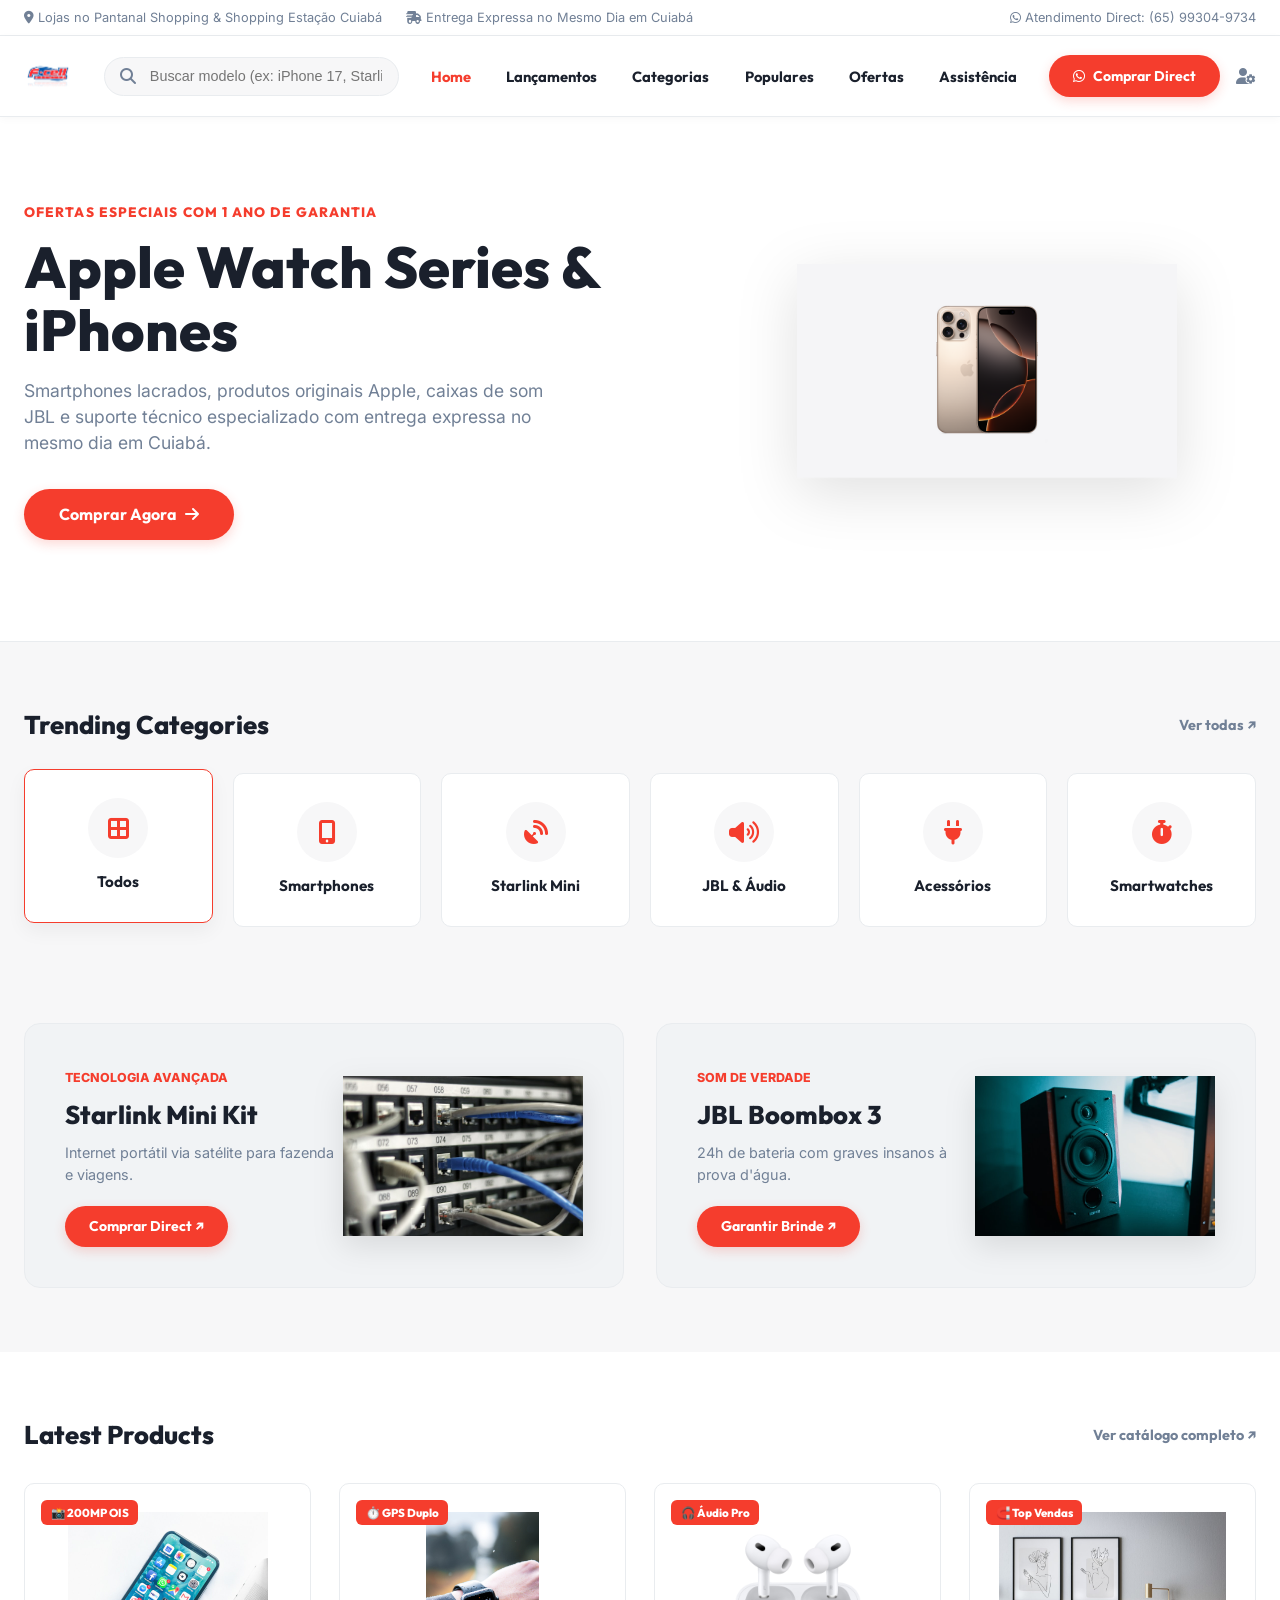
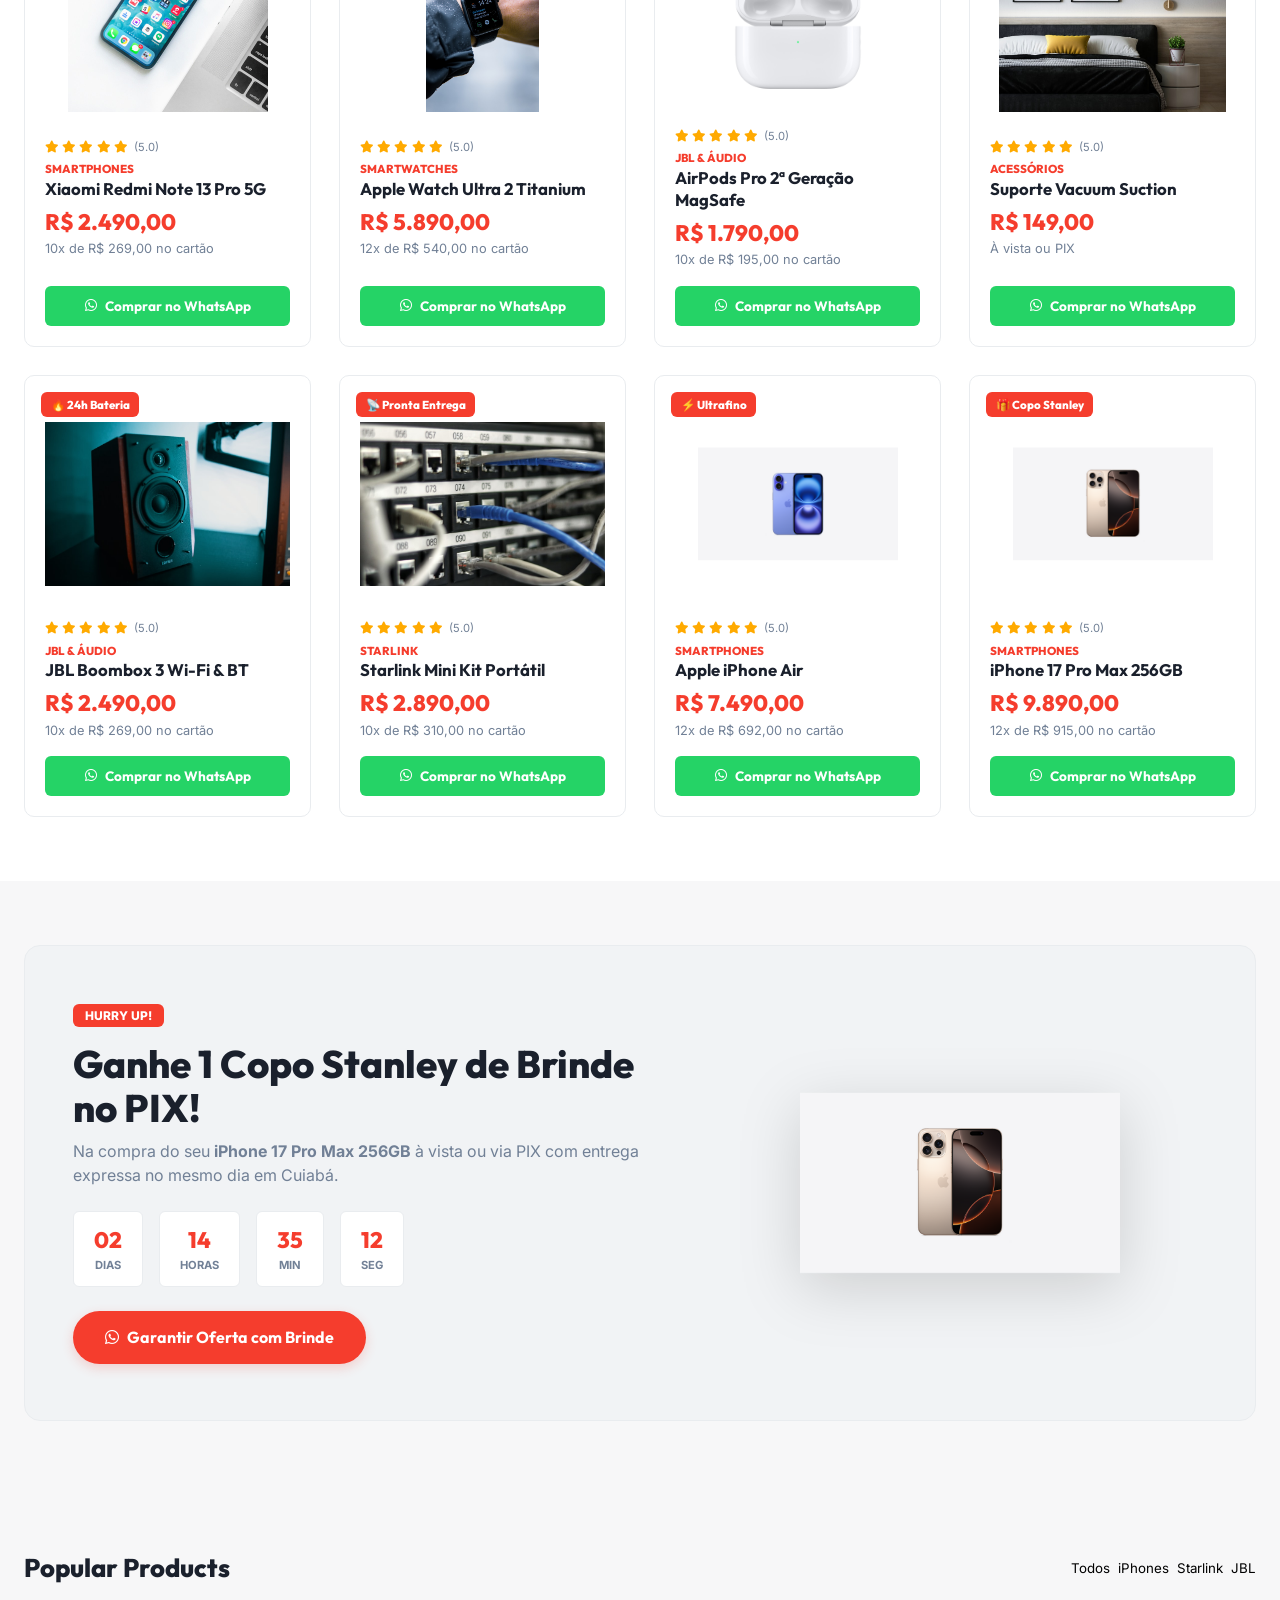
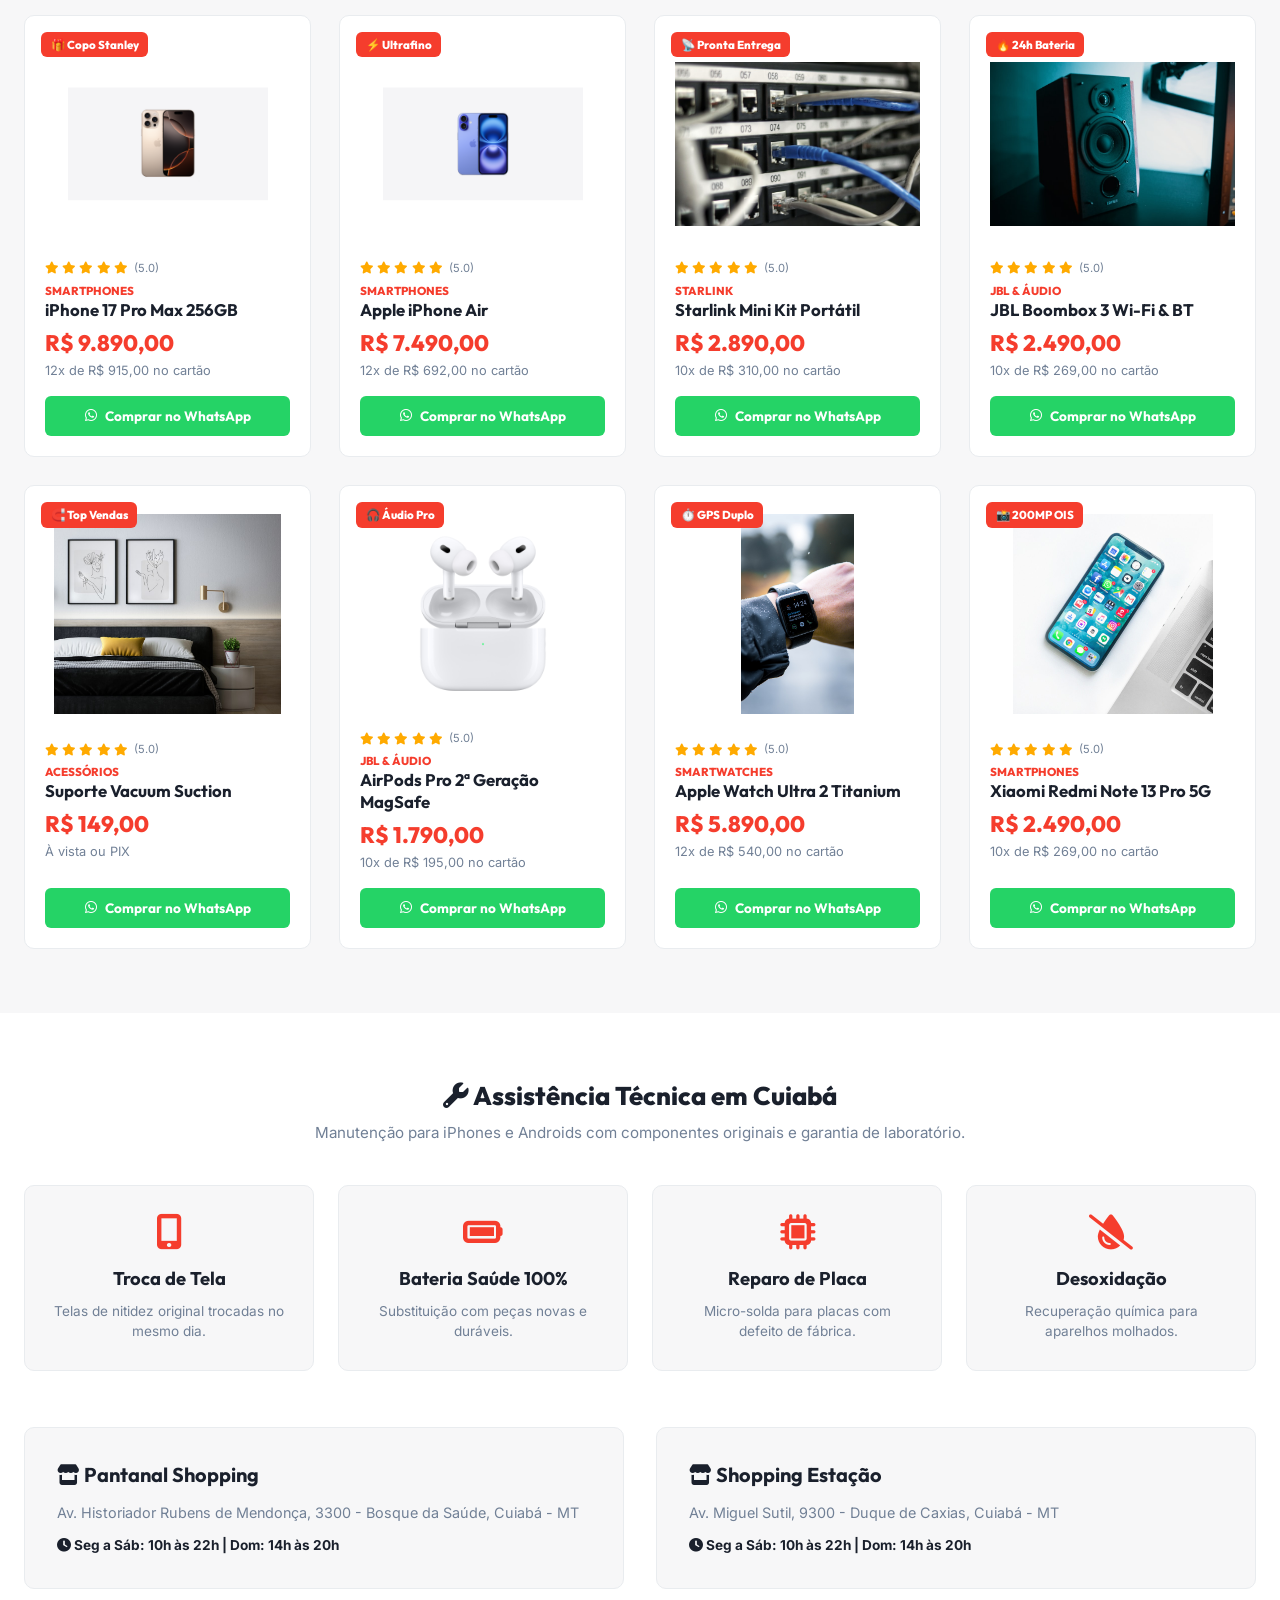
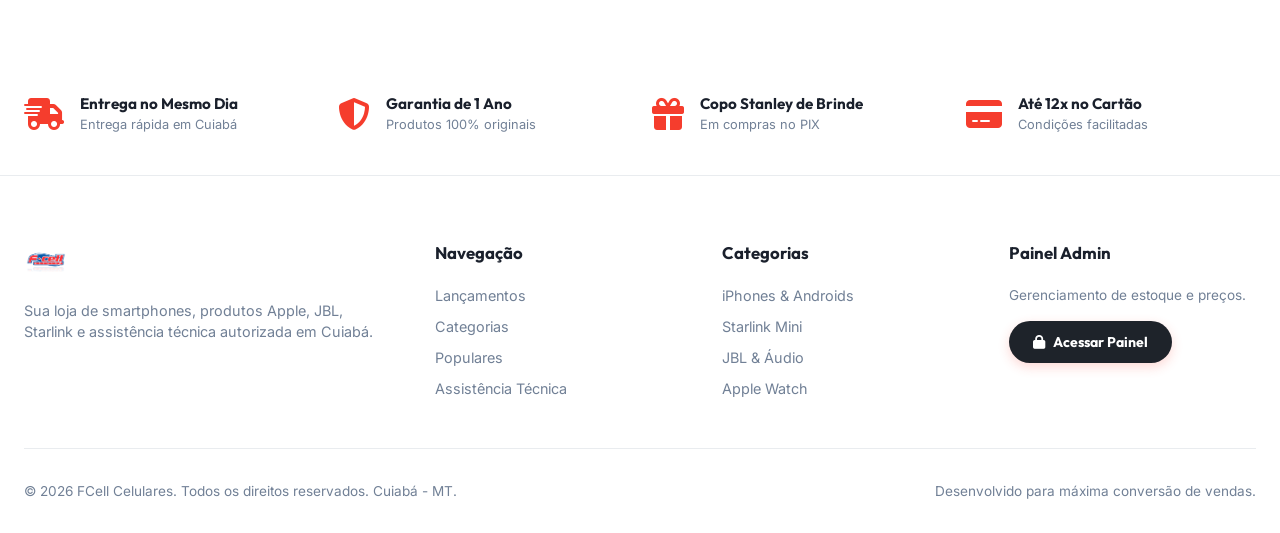
==== commit aa1e4e30: "feat: implementa o design DROU Minimal Apple-Style diretamente na pagina principal index.html (hero " ====
--- a/index.html
+++ b/index.html
@@ -9,7 +9,7 @@
   <!-- FontAwesome Icons -->
   <link rel="stylesheet" href="https://cdnjs.cloudflare.com/ajax/libs/font-awesome/6.5.1/css/all.min.css">
   
-  <!-- Custom E-Commerce CSS (PartSix Style) -->
+  <!-- Custom E-Commerce CSS (DROU Minimal Style) -->
   <link rel="stylesheet" href="css/styles.css">
   
   <link rel="icon" type="image/png" href="./instagram/logo_transparent.png">
@@ -32,7 +32,7 @@
   </div>
 
   <!-- ==========================================================================
-       HEADER NAVIGATION
+       DROU HEADER NAVIGATION
        ========================================================================== -->
   <header class="header-nav">
     <div class="container header-container">
@@ -40,20 +40,25 @@
         <img src="./instagram/logo_transparent.png" alt="FCell Celulares Logo" class="logo-img">
       </a>
 
+      <!-- Search Input -->
+      <div style="flex-grow: 1; max-width: 440px; position: relative;">
+        <i class="fa-solid fa-magnifying-glass" style="position: absolute; left: 1rem; top: 50%; transform: translateY(-50%); color: var(--color-text-muted);"></i>
+        <input type="text" id="search-input" style="width: 100%; padding: 0.65rem 1rem 0.65rem 2.8rem; border-radius: var(--radius-full); border: 1px solid var(--border-color); background: var(--bg-main); font-size: 0.9rem; outline: none;" placeholder="Buscar modelo (ex: iPhone 17, Starlink, JBL)...">
+      </div>
+
       <nav>
         <ul class="nav-links">
           <li><a href="#" class="nav-link active">Home</a></li>
-          <li><a href="#catalogo" class="nav-link">Catálogo</a></li>
+          <li><a href="#lancamentos" class="nav-link">Lançamentos</a></li>
           <li><a href="#categorias" class="nav-link">Categorias</a></li>
-          <li><a href="#lancamentos" class="nav-link">Lançamentos</a></li>
-          <li><a href="#oferta" class="nav-link">Oferta do Dia</a></li>
+          <li><a href="#populares" class="nav-link">Populares</a></li>
+          <li><a href="#oferta" class="nav-link">Ofertas</a></li>
           <li><a href="#assistencia" class="nav-link">Assistência</a></li>
-          <li><a href="#unidades" class="nav-link">Lojas</a></li>
         </ul>
       </nav>
 
       <div style="display: flex; align-items: center; gap: 1rem;">
-        <a href="#" id="header-whatsapp-btn" target="_blank" class="btn-header-cta">
+        <a href="#" id="header-whatsapp-btn" target="_blank" class="btn-drou-cta">
           <i class="fa-brands fa-whatsapp"></i>
           <span>Comprar Direct</span>
         </a>
@@ -65,285 +70,237 @@
   </header>
 
   <!-- ==========================================================================
-       HERO SECTION WITH PARTSiX SEARCH SELECTOR BAR
-       ========================================================================== -->
-  <section class="hero-partsix-section">
-    <div class="container hero-partsix-grid">
+       DROU HERO SHOWCASE SECTION
+       ========================================================================== -->
+  <section class="drou-hero-section">
+    <div class="container drou-hero-grid">
       <div>
-        <div style="display: inline-flex; align-items: center; gap: 0.4rem; background: rgba(245, 61, 45, 0.1); color: var(--color-primary); font-family: var(--font-heading); font-size: 0.8rem; font-weight: 800; padding: 0.35rem 1rem; border-radius: var(--radius-full); margin-bottom: 1rem;">
-          <i class="fa-solid fa-fire"></i>
-          <span id="hero-badge-text">GARANTIA OFICIAL & PRONTA ENTREGA EM CUIABÁ</span>
-        </div>
-
-        <h1 class="hero-partsix-title" id="hero-title">
-          Smartphones, Starlink e JBL com<br><span>A Maior Garantia de Cuiabá</span>
+        <div class="drou-hero-subtitle-tag" id="hero-badge-text">
+          OFERTAS ESPECIAIS COM 1 ANO DE GARANTIA
+        </div>
+
+        <h1 class="drou-hero-title" id="hero-title">
+          Apple Watch Series & iPhones
         </h1>
 
-        <p class="hero-partsix-subtitle" id="hero-subtitle">
-          Smartphones lacrados, produtos originais Apple, caixas de som JBL e suporte técnico especializado com entrega expressa no mesmo dia.
+        <p class="drou-hero-description" id="hero-subtitle">
+          Smartphones lacrados, produtos originais Apple, caixas de som JBL e suporte técnico especializado com entrega expressa no mesmo dia em Cuiabá.
         </p>
 
-        <!-- PartSix Search Filter Selector Bar -->
-        <div class="search-selector-bar">
-          <select id="hero-select-category" class="selector-select">
-            <option value="Todos">Todas as Categorias</option>
-            <option value="Smartphones">Smartphones (iPhones & Xiaomi)</option>
-            <option value="Starlink">Starlink Mini Kit</option>
-            <option value="JBL & Áudio">JBL & Fones Bluetooth</option>
-            <option value="Acessórios">Acessórios & Suportes</option>
-            <option value="Smartwatches">Apple Watch & Relógios</option>
-          </select>
-
-          <input type="text" id="search-input" class="selector-select" style="flex-grow: 1.5;" placeholder="Buscar modelo (ex: iPhone 17, Starlink Mini, JBL Boombox)...">
-
-          <button onclick="executeHeroSearch()" class="btn-search-partsix">
-            <i class="fa-solid fa-magnifying-glass"></i>
-            <span>BUSCAR</span>
-          </button>
-        </div>
-      </div>
-    </div>
-  </section>
-
-  <!-- ==========================================================================
-       SHOP BY CATEGORIES (PARTSiX STYLE)
-       ========================================================================== -->
-  <section id="categorias" class="categories-partsix-section">
-    <div class="container">
-      <div class="partsix-section-title">
-        <span class="partsix-dot-tag"></span>
-        <span>SHOP BY CATEGORIES</span>
-      </div>
-
-      <div class="categories-partsix-grid" id="category-filters">
-        <div class="category-partsix-card active" data-category="Todos">
-          <div class="category-partsix-icon"><i class="fa-solid fa-border-all"></i></div>
+        <a href="#populares" class="btn-drou-cta" style="padding: 0.85rem 2.2rem; font-size: 1rem;">
+          <span>Comprar Agora</span>
+          <i class="fa-solid fa-arrow-right"></i>
+        </a>
+      </div>
+
+      <div style="text-align: center;">
+        <img src="./products/iphone_17_promax.png" alt="Apple Showcase" class="drou-hero-img" id="hero-card-img">
+      </div>
+    </div>
+  </section>
+
+  <!-- ==========================================================================
+       TRENDING CATEGORIES (DROU STYLE)
+       ========================================================================== -->
+  <section id="categorias" class="trending-categories-section">
+    <div class="container">
+      <div class="drou-section-header">
+        <h2 class="drou-section-title">Trending Categories</h2>
+        <a href="#populares" class="drou-view-all-link">Ver todas ↗</a>
+      </div>
+
+      <div class="trending-categories-grid" id="category-filters">
+        <div class="trending-category-card active" data-category="Todos">
+          <div class="trending-icon-stage"><i class="fa-solid fa-border-all"></i></div>
           <h4>Todos</h4>
-          <span>Ver catálogo</span>
-        </div>
-
-        <div class="category-partsix-card" data-category="Smartphones">
-          <div class="category-partsix-icon"><i class="fa-solid fa-mobile-screen-button"></i></div>
+        </div>
+
+        <div class="trending-category-card" data-category="Smartphones">
+          <div class="trending-icon-stage"><i class="fa-solid fa-mobile-screen-button"></i></div>
           <h4>Smartphones</h4>
-          <span>iPhones & Xiaomi</span>
-        </div>
-
-        <div class="category-partsix-card" data-category="Starlink">
-          <div class="category-partsix-icon"><i class="fa-solid fa-satellite-dish"></i></div>
+        </div>
+
+        <div class="trending-category-card" data-category="Starlink">
+          <div class="trending-icon-stage"><i class="fa-solid fa-satellite-dish"></i></div>
           <h4>Starlink Mini</h4>
-          <span>Kit Portátil</span>
-        </div>
-
-        <div class="category-partsix-card" data-category="JBL & Áudio">
-          <div class="category-partsix-icon"><i class="fa-solid fa-volume-high"></i></div>
+        </div>
+
+        <div class="trending-category-card" data-category="JBL & Áudio">
+          <div class="trending-icon-stage"><i class="fa-solid fa-volume-high"></i></div>
           <h4>JBL & Áudio</h4>
-          <span>Caixas & Fones</span>
-        </div>
-
-        <div class="category-partsix-card" data-category="Acessórios">
-          <div class="category-partsix-icon"><i class="fa-solid fa-plug"></i></div>
+        </div>
+
+        <div class="trending-category-card" data-category="Acessórios">
+          <div class="trending-icon-stage"><i class="fa-solid fa-plug"></i></div>
           <h4>Acessórios</h4>
-          <span>Suportes & Capas</span>
-        </div>
-
-        <div class="category-partsix-card" data-category="Smartwatches">
-          <div class="category-partsix-icon"><i class="fa-solid fa-stopwatch"></i></div>
+        </div>
+
+        <div class="trending-category-card" data-category="Smartwatches">
+          <div class="trending-icon-stage"><i class="fa-solid fa-stopwatch"></i></div>
           <h4>Smartwatches</h4>
-          <span>Apple Watch Series</span>
-        </div>
-      </div>
-    </div>
-  </section>
-
-  <!-- ==========================================================================
-       POPULAR PRODUCTS CATALOG GRID (PARTSiX STYLE)
-       ========================================================================== -->
-  <section id="catalogo" class="catalog-partsix-section">
-    <div class="container">
-      <div style="display: flex; justify-content: space-between; align-items: center; margin-bottom: 1rem; flex-wrap: wrap; gap: 1rem;">
-        <div class="partsix-section-title">
-          <span class="partsix-dot-tag"></span>
-          <span>POPULAR PRODUCTS</span>
-        </div>
-
-        <div style="display: flex; gap: 0.5rem;">
-          <button class="chip-btn active" onclick="setCategoryFilter('Todos')">TODOS</button>
-          <button class="chip-btn" onclick="setCategoryFilter('Smartphones')">SMARTPHONES</button>
-          <button class="chip-btn" onclick="setCategoryFilter('Starlink')">STARLINK</button>
-          <button class="chip-btn" onclick="setCategoryFilter('JBL & Áudio')">JBL</button>
-        </div>
-      </div>
-
-      <!-- 4-Column E-Commerce Grid (Rendered by js/script.js) -->
-      <div class="products-partsix-grid" id="products-grid">
+        </div>
+      </div>
+    </div>
+  </section>
+
+  <!-- ==========================================================================
+       DROU DUAL BANNERS SECTION
+       ========================================================================== -->
+  <section class="drou-dual-banners-section">
+    <div class="container drou-dual-banners-grid">
+      <!-- Banner 1 -->
+      <div class="drou-banner-card">
+        <div>
+          <span style="color: var(--color-primary); font-size: 0.78rem; font-weight: 800; text-transform: uppercase;">TECNOLOGIA AVANÇADA</span>
+          <h3>Starlink Mini Kit</h3>
+          <p style="font-size: 0.9rem; color: var(--color-text-muted); margin-bottom: 1.25rem;">Internet portátil via satélite para fazenda e viagens.</p>
+          <a href="#populares" class="btn-drou-cta" onclick="openProductModal('starlink-mini')">Comprar Direct ↗</a>
+        </div>
+        <img src="./products/starlink_mini.png" alt="Starlink Mini" style="max-height: 160px; filter: drop-shadow(0 10px 15px rgba(0,0,0,0.1));">
+      </div>
+
+      <!-- Banner 2 -->
+      <div class="drou-banner-card">
+        <div>
+          <span style="color: var(--color-primary); font-size: 0.78rem; font-weight: 800; text-transform: uppercase;">SOM DE VERDADE</span>
+          <h3>JBL Boombox 3</h3>
+          <p style="font-size: 0.9rem; color: var(--color-text-muted); margin-bottom: 1.25rem;">24h de bateria com graves insanos à prova d'água.</p>
+          <a href="#populares" class="btn-drou-cta" onclick="openProductModal('jbl-boombox-3')">Garantir Brinde ↗</a>
+        </div>
+        <img src="./products/jbl_boombox_3.png" alt="JBL Boombox 3" style="max-height: 160px; filter: drop-shadow(0 10px 15px rgba(0,0,0,0.1));">
+      </div>
+    </div>
+  </section>
+
+  <!-- ==========================================================================
+       LATEST PRODUCTS GRID (DROU STYLE)
+       ========================================================================== -->
+  <section id="lancamentos" class="drou-products-section">
+    <div class="container">
+      <div class="drou-section-header">
+        <h2 class="drou-section-title">Latest Products</h2>
+        <a href="#populares" class="drou-view-all-link">Ver catálogo completo ↗</a>
+      </div>
+
+      <div class="drou-products-grid" id="latest-products-grid">
         <!-- Rendered by js/script.js -->
       </div>
     </div>
   </section>
 
   <!-- ==========================================================================
-       DUAL BANNER STRIP (PARTSiX STYLE)
-       ========================================================================== -->
-  <section class="dual-banner-section">
-    <div class="container dual-banner-grid">
-      <!-- Banner 1 -->
-      <div class="promo-banner-card coral-theme">
-        <div>
-          <span style="background: var(--color-primary); color: #fff; font-size: 0.75rem; font-weight: 800; padding: 0.25rem 0.65rem; border-radius: var(--radius-sm); text-transform: uppercase;">IPHONE 17 PRO MAX</span>
-          <h3 style="font-family: var(--font-heading); font-size: 1.8rem; font-weight: 800; margin: 0.75rem 0 0.5rem 0;">Ganhe 1 Copo Stanley de Brinde</h3>
-          <p style="font-size: 0.9rem; color: #cbd5e1; margin-bottom: 1.25rem;">Nas compras realizadas via PIX ou à vista.</p>
-          <a href="#catalogo" class="btn-header-cta" onclick="openProductModal('iphone-17-pro-max')">Garantir com Brinde ↗</a>
-        </div>
-        <img src="./products/iphone_17_promax.png" alt="iPhone 17 Pro Max" style="max-height: 180px; filter: drop-shadow(0 10px 20px rgba(0,0,0,0.3));">
-      </div>
-
-      <!-- Banner 2 -->
-      <div class="promo-banner-card">
-        <div>
-          <span style="background: oklch(0.66 0.18 250); color: #fff; font-size: 0.75rem; font-weight: 800; padding: 0.25rem 0.65rem; border-radius: var(--radius-sm); text-transform: uppercase;">STARLINK MINI KIT</span>
-          <h3 style="font-family: var(--font-heading); font-size: 1.8rem; font-weight: 800; margin: 0.75rem 0 0.5rem 0;">Internet Sem Limites em Cuiabá</h3>
-          <p style="font-size: 0.9rem; color: #cbd5e1; margin-bottom: 1.25rem;">Conexão via satélite para fazenda e viagens.</p>
-          <a href="#catalogo" class="btn-header-cta" style="background: oklch(0.66 0.18 250);" onclick="openProductModal('starlink-mini')">Ver Detalhes ↗</a>
-        </div>
-        <img src="./products/starlink_mini.png" alt="Starlink Mini" style="max-height: 170px; filter: drop-shadow(0 10px 20px rgba(0,0,0,0.3));">
-      </div>
-    </div>
-  </section>
-
-  <!-- ==========================================================================
-       LATEST PRODUCTS SECTION (PARTSiX STYLE)
-       ========================================================================== -->
-  <section id="lancamentos" class="catalog-partsix-section" style="background: var(--bg-main);">
-    <div class="container">
-      <div class="partsix-section-title" style="margin-bottom: 1.5rem;">
-        <span class="partsix-dot-tag"></span>
-        <span>LATEST PRODUCTS</span>
-      </div>
-
-      <!-- 4-Column E-Commerce Grid (Rendered by js/script.js) -->
-      <div class="products-partsix-grid" id="latest-products-grid">
-        <!-- Rendered by js/script.js -->
-      </div>
-    </div>
-  </section>
-
-  <!-- ==========================================================================
-       DEAL OF THE DAY (PARTSiX STYLE)
-       ========================================================================== -->
-  <section id="oferta" class="deal-partsix-section">
-    <div class="container">
-      <div class="partsix-section-title" style="margin-bottom: 1.5rem;">
-        <span class="partsix-dot-tag"></span>
-        <span>DEAL OF THE DAY</span>
-      </div>
-
-      <div class="deal-partsix-box">
-        <!-- Main Image Stage -->
-        <div style="text-align: center;">
-          <img src="./products/iphone_17_promax.png" alt="iPhone 17 Pro Max Oferta" style="max-height: 280px; margin: 0 auto; filter: drop-shadow(0 12px 24px rgba(0,0,0,0.15));">
-        </div>
-
-        <!-- Deal Content & Countdown -->
-        <div>
-          <span style="background: var(--color-primary); color: #fff; font-size: 0.75rem; font-weight: 800; padding: 0.25rem 0.65rem; border-radius: var(--radius-sm);">🔥 OFERTA EXCLUSIVA</span>
-          <h2 style="font-family: var(--font-heading); font-size: 1.8rem; font-weight: 800; margin: 0.75rem 0 0.5rem 0;">iPhone 17 Pro Max 256GB</h2>
-          
-          <div style="display: flex; align-items: baseline; gap: 0.75rem; margin-bottom: 1rem;">
-            <span style="font-family: var(--font-heading); font-size: 2rem; font-weight: 800; color: var(--color-primary);">R$ 9.890,00</span>
-            <span style="font-size: 0.9rem; color: var(--color-text-muted); text-decoration: line-through;">R$ 10.990,00</span>
-          </div>
-
-          <!-- Progress Bar -->
-          <div style="margin-bottom: 1.25rem;">
-            <div style="display: flex; justify-content: space-between; font-size: 0.8rem; font-weight: 700; margin-bottom: 0.4rem;">
-              <span>Disponibilidade de Estoque:</span>
-              <span class="text-primary">85% Vendido</span>
+       DROU COUNTDOWN BANNER ("Up to 25% Discount")
+       ========================================================================== -->
+  <section id="oferta" class="drou-countdown-banner-section">
+    <div class="container">
+      <div class="drou-countdown-card">
+        <div>
+          <span style="background: var(--color-primary); color: #fff; font-size: 0.75rem; font-weight: 800; padding: 0.25rem 0.75rem; border-radius: var(--radius-sm); text-transform: uppercase;">Hurry Up!</span>
+          <h2 style="font-family: var(--font-heading); font-size: 2.4rem; font-weight: 800; margin: 1rem 0 0.5rem 0; line-height: 1.15;">
+            Ganhe 1 Copo Stanley de Brinde no PIX!
+          </h2>
+          <p style="color: var(--color-text-muted); font-size: 1rem; margin-bottom: 1rem;">
+            Na compra do seu <strong>iPhone 17 Pro Max 256GB</strong> à vista ou via PIX com entrega expressa no mesmo dia em Cuiabá.
+          </p>
+
+          <div class="timer-boxes-flex">
+            <div class="timer-box">
+              <div class="timer-box-num">02</div>
+              <div class="timer-box-lbl">Dias</div>
             </div>
-            <div style="width: 100%; height: 8px; background: var(--bg-subtle); border-radius: var(--radius-full); overflow: hidden;">
-              <div style="width: 85%; height: 100%; background: var(--color-primary); border-radius: var(--radius-full);"></div>
+            <div class="timer-box">
+              <div class="timer-box-num">14</div>
+              <div class="timer-box-lbl">Horas</div>
+            </div>
+            <div class="timer-box">
+              <div class="timer-box-num">35</div>
+              <div class="timer-box-lbl">Min</div>
+            </div>
+            <div class="timer-box">
+              <div class="timer-box-num">12</div>
+              <div class="timer-box-lbl">Seg</div>
             </div>
           </div>
 
-          <a href="#" id="deal-whatsapp-btn" target="_blank" class="btn-partsix-buy" style="padding: 0.85rem 1.5rem; font-size: 0.95rem;">
+          <a href="#" id="deal-whatsapp-btn" target="_blank" class="btn-drou-cta" style="padding: 0.9rem 2rem; font-size: 1rem;">
             <i class="fa-brands fa-whatsapp"></i>
-            <span>Comprar Agora com Brinde</span>
+            <span>Garantir Oferta com Brinde</span>
           </a>
         </div>
 
-        <!-- Side Promo Banners -->
-        <div style="display: flex; flex-direction: column; gap: 1rem;">
-          <div style="background: var(--color-dark); color: #fff; padding: 1.25rem; border-radius: var(--radius-md); text-align: center;">
-            <span style="font-size: 0.75rem; color: var(--color-primary); font-weight: 800; text-transform: uppercase;">MEGA SALE</span>
-            <h4 style="font-size: 1.1rem; font-weight: 800;">10% OFF NO PIX</h4>
-            <p style="font-size: 0.8rem; color: #cbd5e1;">+ Brinde Copo Stanley</p>
-          </div>
-
-          <div style="background: oklch(0.66 0.18 250); color: #fff; padding: 1.25rem; border-radius: var(--radius-md); text-align: center;">
-            <span style="font-size: 0.75rem; font-weight: 800; text-transform: uppercase;">ENTREGA RÁPIDA</span>
-            <h4 style="font-size: 1.1rem; font-weight: 800;">MESMO DIA</h4>
-            <p style="font-size: 0.8rem; color: #fff;">Entregamos em toda Cuiabá</p>
-          </div>
-        </div>
-      </div>
-    </div>
-  </section>
-
-  <!-- ==========================================================================
-       ASSISTÊNCIA TÉCNICA ESPECIALIZADA
-       ========================================================================== -->
-  <section id="assistencia" style="padding: 3.5rem 0; background: var(--color-dark); color: #ffffff;">
-    <div class="container">
-      <div class="partsix-section-title" style="color: #fff; margin-bottom: 1.5rem;">
-        <span class="partsix-dot-tag"></span>
-        <span>ASSISTÊNCIA TÉCNICA EM CUIABÁ</span>
-      </div>
-
-      <div style="display: grid; grid-template-columns: repeat(4, 1fr); gap: 1.5rem;">
-        <div style="background: #272d36; padding: 1.75rem; border-radius: var(--radius-md); border: 1px solid var(--border-dark); text-align: center;">
+        <div style="text-align: center;">
+          <img src="./products/iphone_17_promax.png" alt="iPhone 17 Pro Max Promo" style="max-height: 320px; margin: 0 auto; filter: drop-shadow(0 15px 30px rgba(0,0,0,0.15));">
+        </div>
+      </div>
+    </div>
+  </section>
+
+  <!-- ==========================================================================
+       POPULAR PRODUCTS GRID (DROU STYLE)
+       ========================================================================== -->
+  <section id="populares" class="drou-products-section" style="background: var(--bg-main);">
+    <div class="container">
+      <div class="drou-section-header">
+        <h2 class="drou-section-title">Popular Products</h2>
+        <div style="display: flex; gap: 0.5rem;">
+          <button class="chip-btn active" onclick="setCategoryFilter('Todos')">Todos</button>
+          <button class="chip-btn" onclick="setCategoryFilter('Smartphones')">iPhones</button>
+          <button class="chip-btn" onclick="setCategoryFilter('Starlink')">Starlink</button>
+          <button class="chip-btn" onclick="setCategoryFilter('JBL & Áudio')">JBL</button>
+        </div>
+      </div>
+
+      <div class="drou-products-grid" id="products-grid">
+        <!-- Rendered by js/script.js -->
+      </div>
+    </div>
+  </section>
+
+  <!-- ==========================================================================
+       ASSISTÊNCIA TÉCNICA ESPECIALIZADA & LOJAS CUIABÁ
+       ========================================================================== -->
+  <section id="assistencia" style="padding: 4rem 0; background: #ffffff; border-t: 1px solid var(--border-color);">
+    <div class="container">
+      <div class="drou-section-header" style="justify-content: center; text-align: center; flex-direction: column; margin-bottom: 2.5rem;">
+        <h2 class="drou-section-title"><i class="fa-solid fa-wrench text-primary"></i> Assistência Técnica em Cuiabá</h2>
+        <p style="color: var(--color-text-muted); font-size: 0.95rem; margin-top: 0.4rem;">Manutenção para iPhones e Androids com componentes originais e garantia de laboratório.</p>
+      </div>
+
+      <div style="display: grid; grid-template-columns: repeat(4, 1fr); gap: 1.5rem; margin-bottom: 3.5rem;">
+        <div style="background: var(--bg-main); padding: 1.75rem; border-radius: var(--radius-md); border: 1px solid var(--border-color); text-align: center;">
           <i class="fa-solid fa-mobile-screen-button" style="font-size: 2.2rem; color: var(--color-primary); margin-bottom: 1rem;"></i>
           <h3 style="font-family: var(--font-heading); font-size: 1.15rem; margin-bottom: 0.5rem;">Troca de Tela</h3>
-          <p style="color: #94a3b8; font-size: 0.85rem;">Telas de nitidez original com garantia de laboratório.</p>
-        </div>
-
-        <div style="background: #272d36; padding: 1.75rem; border-radius: var(--radius-md); border: 1px solid var(--border-dark); text-align: center;">
+          <p style="color: var(--color-text-muted); font-size: 0.85rem;">Telas de nitidez original trocadas no mesmo dia.</p>
+        </div>
+
+        <div style="background: var(--bg-main); padding: 1.75rem; border-radius: var(--radius-md); border: 1px solid var(--border-color); text-align: center;">
           <i class="fa-solid fa-battery-full" style="font-size: 2.2rem; color: var(--color-primary); margin-bottom: 1rem;"></i>
           <h3 style="font-family: var(--font-heading); font-size: 1.15rem; margin-bottom: 0.5rem;">Bateria Saúde 100%</h3>
-          <p style="color: #94a3b8; font-size: 0.85rem;">Substituição de bateria com componentes novos.</p>
-        </div>
-
-        <div style="background: #272d36; padding: 1.75rem; border-radius: var(--radius-md); border: 1px solid var(--border-dark); text-align: center;">
+          <p style="color: var(--color-text-muted); font-size: 0.85rem;">Substituição com peças novas e duráveis.</p>
+        </div>
+
+        <div style="background: var(--bg-main); padding: 1.75rem; border-radius: var(--radius-md); border: 1px solid var(--border-color); text-align: center;">
           <i class="fa-solid fa-microchip" style="font-size: 2.2rem; color: var(--color-primary); margin-bottom: 1rem;"></i>
           <h3 style="font-family: var(--font-heading); font-size: 1.15rem; margin-bottom: 0.5rem;">Reparo de Placa</h3>
-          <p style="color: #94a3b8; font-size: 0.85rem;">Micro-solda avançada para aparelhos que não ligam.</p>
-        </div>
-
-        <div style="background: #272d36; padding: 1.75rem; border-radius: var(--radius-md); border: 1px solid var(--border-dark); text-align: center;">
+          <p style="color: var(--color-text-muted); font-size: 0.85rem;">Micro-solda para placas com defeito de fábrica.</p>
+        </div>
+
+        <div style="background: var(--bg-main); padding: 1.75rem; border-radius: var(--radius-md); border: 1px solid var(--border-color); text-align: center;">
           <i class="fa-solid fa-droplet-slash" style="font-size: 2.2rem; color: var(--color-primary); margin-bottom: 1rem;"></i>
           <h3 style="font-family: var(--font-heading); font-size: 1.15rem; margin-bottom: 0.5rem;">Desoxidação</h3>
-          <p style="color: #94a3b8; font-size: 0.85rem;">Recuperação química de aparelhos molhados.</p>
-        </div>
-      </div>
-    </div>
-  </section>
-
-  <!-- ==========================================================================
-       LOJAS & UNIDADES EM CUIABÁ
-       ========================================================================== -->
-  <section id="unidades" style="padding: 3.5rem 0;">
-    <div class="container">
-      <div class="partsix-section-title" style="margin-bottom: 1.5rem;">
-        <span class="partsix-dot-tag"></span>
-        <span>UNIDADES FCELL EM CUIABÁ</span>
-      </div>
-
+          <p style="color: var(--color-text-muted); font-size: 0.85rem;">Recuperação química para aparelhos molhados.</p>
+        </div>
+      </div>
+
+      <!-- Locations -->
       <div style="display: grid; grid-template-columns: 1fr 1fr; gap: 2rem;">
-        <div style="background: #ffffff; padding: 2rem; border-radius: var(--radius-md); border: 1px solid var(--border-color); box-shadow: var(--shadow-sm);">
+        <div style="background: var(--bg-main); padding: 2rem; border-radius: var(--radius-md); border: 1px solid var(--border-color);">
           <h3 style="font-family: var(--font-heading); font-size: 1.25rem; margin-bottom: 0.75rem;"><i class="fa-solid fa-store text-primary"></i> Pantanal Shopping</h3>
           <p style="color: var(--color-text-muted); font-size: 0.9rem;">Av. Historiador Rubens de Mendonça, 3300 - Bosque da Saúde, Cuiabá - MT</p>
           <p style="font-size: 0.85rem; font-weight: 700; margin-top: 0.75rem;"><i class="fa-solid fa-clock"></i> Seg a Sáb: 10h às 22h | Dom: 14h às 20h</p>
         </div>
 
-        <div style="background: #ffffff; padding: 2rem; border-radius: var(--radius-md); border: 1px solid var(--border-color); box-shadow: var(--shadow-sm);">
+        <div style="background: var(--bg-main); padding: 2rem; border-radius: var(--radius-md); border: 1px solid var(--border-color);">
           <h3 style="font-family: var(--font-heading); font-size: 1.25rem; margin-bottom: 0.75rem;"><i class="fa-solid fa-store text-primary"></i> Shopping Estação</h3>
           <p style="color: var(--color-text-muted); font-size: 0.9rem;">Av. Miguel Sutil, 9300 - Duque de Caxias, Cuiabá - MT</p>
           <p style="font-size: 0.85rem; font-weight: 700; margin-top: 0.75rem;"><i class="fa-solid fa-clock"></i> Seg a Sáb: 10h às 22h | Dom: 14h às 20h</p>
@@ -353,36 +310,36 @@
   </section>
 
   <!-- ==========================================================================
-       TRUST FEATURES STRIP (PARTSiX STYLE)
-       ========================================================================== -->
-  <section class="features-partsix-strip">
-    <div class="container features-partsix-grid">
-      <div class="feature-partsix-item">
-        <i class="fa-solid fa-truck-fast feature-partsix-icon"></i>
+       TRUST FEATURES STRIP (DROU STYLE)
+       ========================================================================== -->
+  <section class="drou-features-strip">
+    <div class="container drou-features-grid">
+      <div class="drou-feature-item">
+        <i class="fa-solid fa-truck-fast drou-feature-icon"></i>
         <div>
           <h5 style="font-family: var(--font-heading); font-size: 0.95rem; font-weight: 700;">Entrega no Mesmo Dia</h5>
           <p style="font-size: 0.8rem; color: var(--color-text-muted);">Entrega rápida em Cuiabá</p>
         </div>
       </div>
 
-      <div class="feature-partsix-item">
-        <i class="fa-solid fa-shield-halved feature-partsix-icon"></i>
+      <div class="drou-feature-item">
+        <i class="fa-solid fa-shield-halved drou-feature-icon"></i>
         <div>
           <h5 style="font-family: var(--font-heading); font-size: 0.95rem; font-weight: 700;">Garantia de 1 Ano</h5>
           <p style="font-size: 0.8rem; color: var(--color-text-muted);">Produtos 100% originais</p>
         </div>
       </div>
 
-      <div class="feature-partsix-item">
-        <i class="fa-solid fa-gift feature-partsix-icon"></i>
+      <div class="drou-feature-item">
+        <i class="fa-solid fa-gift drou-feature-icon"></i>
         <div>
           <h5 style="font-family: var(--font-heading); font-size: 0.95rem; font-weight: 700;">Copo Stanley de Brinde</h5>
           <p style="font-size: 0.8rem; color: var(--color-text-muted);">Em compras no PIX</p>
         </div>
       </div>
 
-      <div class="feature-partsix-item">
-        <i class="fa-solid fa-credit-card feature-partsix-icon"></i>
+      <div class="drou-feature-item">
+        <i class="fa-solid fa-credit-card drou-feature-icon"></i>
         <div>
           <h5 style="font-family: var(--font-heading); font-size: 0.95rem; font-weight: 700;">Até 12x no Cartão</h5>
           <p style="font-size: 0.8rem; color: var(--color-text-muted);">Condições facilitadas</p>
@@ -406,47 +363,47 @@
   <div class="toast-container" id="toast-container"></div>
 
   <!-- ==========================================================================
-       FOOTER (PARTSiX STYLE)
-       ========================================================================== -->
-  <footer class="footer-partsix">
-    <div class="container">
-      <div class="footer-partsix-grid">
+       FOOTER (DROU STYLE)
+       ========================================================================== -->
+  <footer class="footer-drou">
+    <div class="container">
+      <div class="footer-drou-grid">
         <div>
           <img src="./instagram/logo_transparent.png" alt="FCell Celulares" style="height: 44px; margin-bottom: 1rem;">
-          <p style="font-size: 0.9rem; color: #94a3b8;">Sua loja de smartphones, produtos Apple, JBL, Starlink e assistência técnica autorizada em Cuiabá.</p>
-        </div>
-
-        <div class="footer-partsix-col">
+          <p style="font-size: 0.9rem; color: var(--color-text-muted);">Sua loja de smartphones, produtos Apple, JBL, Starlink e assistência técnica autorizada em Cuiabá.</p>
+        </div>
+
+        <div class="footer-drou-col">
           <h4>Navegação</h4>
-          <ul class="footer-partsix-links">
-            <li><a href="#catalogo">Catálogo</a></li>
+          <ul class="footer-drou-links">
+            <li><a href="#lancamentos">Lançamentos</a></li>
             <li><a href="#categorias">Categorias</a></li>
-            <li><a href="#oferta">Oferta do Dia</a></li>
+            <li><a href="#populares">Populares</a></li>
             <li><a href="#assistencia">Assistência Técnica</a></li>
           </ul>
         </div>
 
-        <div class="footer-partsix-col">
+        <div class="footer-drou-col">
           <h4>Categorias</h4>
-          <ul class="footer-partsix-links">
-            <li><a href="#catalogo" onclick="setCategoryFilter('Smartphones')">iPhones & Androids</a></li>
-            <li><a href="#catalogo" onclick="setCategoryFilter('Starlink')">Starlink Mini</a></li>
-            <li><a href="#catalogo" onclick="setCategoryFilter('JBL & Áudio')">JBL & Áudio</a></li>
-            <li><a href="#catalogo" onclick="setCategoryFilter('Smartwatches')">Apple Watch</a></li>
+          <ul class="footer-drou-links">
+            <li><a href="#populares" onclick="setCategoryFilter('Smartphones')">iPhones & Androids</a></li>
+            <li><a href="#populares" onclick="setCategoryFilter('Starlink')">Starlink Mini</a></li>
+            <li><a href="#populares" onclick="setCategoryFilter('JBL & Áudio')">JBL & Áudio</a></li>
+            <li><a href="#populares" onclick="setCategoryFilter('Smartwatches')">Apple Watch</a></li>
           </ul>
         </div>
 
-        <div class="footer-partsix-col">
+        <div class="footer-drou-col">
           <h4>Painel Admin</h4>
-          <p style="font-size: 0.85rem; color: #94a3b8; margin-bottom: 1rem;">Gerenciamento de estoque e preços.</p>
-          <a href="admin.html" class="btn-header-cta" style="background: oklch(0.20 0.02 250); color: #fff;">
+          <p style="font-size: 0.85rem; color: var(--color-text-muted); margin-bottom: 1rem;">Gerenciamento de estoque e preços.</p>
+          <a href="admin.html" class="btn-drou-cta" style="background: var(--color-dark); color: #fff;">
             <i class="fa-solid fa-lock"></i>
             <span>Acessar Painel</span>
           </a>
         </div>
       </div>
 
-      <div class="footer-partsix-bottom">
+      <div class="footer-drou-bottom">
         <p>&copy; 2026 FCell Celulares. Todos os direitos reservados. Cuiabá - MT.</p>
         <p>Desenvolvido para máxima conversão de vendas.</p>
       </div>
--- a/css/styles.css
+++ b/css/styles.css
@@ -1,28 +1,29 @@
 /* ==========================================================================
-   FCELL CELULARES - EXACT PARTSiX E-COMMERCE DESIGN SYSTEM
-   Visual Idêntico à Referência PartSix: Limpo, Red/Coral (#f53d2d), Alta Conversão
+   FCELL CELULARES - DROU MINIMAL E-COMMERCE DESIGN SYSTEM
+   Visual Idêntico à Referência DROU: Limpo, Minimalista, Fundo Off-White, Vermelho (#f53d2d)
    ========================================================================== */
 
 @import url('https://fonts.googleapis.com/css2?family=Outfit:wght@500;600;700;800&family=Inter:wght@400;500;600;700&display=swap');
 
 :root {
-  /* Exact PartSix Colors */
-  --color-primary: #f53d2d;         /* PartSix Red */
+  /* DROU Color Tokens */
+  --color-primary: #f53d2d;          /* DROU Red */
   --color-primary-hover: #d73223;
   --color-dark: #1e232a;
   --color-whatsapp: #25d366;
+  --color-whatsapp-hover: #1eb957;
   --color-gold: #ffaa00;
 
-  /* Backgrounds & Neutrals */
-  --bg-main: #f8f9fa;
+  /* Surfaces */
+  --bg-main: #f7f7f8;               /* Soft DROU Off-White */
   --bg-card: #ffffff;
-  --bg-subtle: #f1f5f9;
+  --bg-banner: #f1f3f5;
   
-  --border-color: #e2e8f0;
+  --border-color: #e9ecef;
   --border-dark: #333c48;
 
   --color-text-dark: #1a202c;
-  --color-text-muted: #64748b;
+  --color-text-muted: #718096;
   --color-text-light: #ffffff;
 
   /* Typography */
@@ -30,14 +31,14 @@
   --font-body: 'Inter', system-ui, -apple-system, sans-serif;
 
   /* Radii & Shadows */
-  --radius-sm: 4px;
-  --radius-md: 8px;
-  --radius-lg: 12px;
+  --radius-sm: 6px;
+  --radius-md: 10px;
+  --radius-lg: 16px;
   --radius-full: 9999px;
 
-  --shadow-sm: 0 2px 8px rgba(0, 0, 0, 0.04);
-  --shadow-md: 0 6px 16px rgba(0, 0, 0, 0.07);
-  --shadow-pop: 0 12px 24px rgba(0, 0, 0, 0.12);
+  --shadow-sm: 0 2px 8px rgba(0, 0, 0, 0.03);
+  --shadow-md: 0 8px 20px rgba(0, 0, 0, 0.05);
+  --shadow-pop: 0 16px 32px rgba(0, 0, 0, 0.09);
 
   --transition-fast: 0.15s ease-in-out;
   --transition-normal: 0.25s ease-in-out;
@@ -72,34 +73,43 @@
   padding: 0 1.5rem;
 }
 
-/* Section Title Tag PartSix Style */
-.partsix-section-title {
-  font-family: var(--font-heading);
-  font-size: 1.35rem;
+/* Section Title DROU Style */
+.drou-section-header {
+  display: flex;
+  align-items: center;
+  justify-content: space-between;
+  margin-bottom: 1.75rem;
+}
+
+.drou-section-title {
+  font-family: var(--font-heading);
+  font-size: 1.6rem;
   font-weight: 800;
-  text-transform: uppercase;
-  letter-spacing: 0.04em;
-  display: flex;
-  align-items: center;
-  gap: 0.5rem;
   color: var(--color-text-dark);
 }
 
-.partsix-dot-tag {
-  width: 10px;
-  height: 10px;
-  border-radius: 50%;
-  background: var(--color-primary);
-  display: inline-block;
+.drou-view-all-link {
+  font-family: var(--font-heading);
+  font-size: 0.9rem;
+  font-weight: 700;
+  color: var(--color-text-muted);
+  transition: var(--transition-fast);
+  display: inline-flex;
+  align-items: center;
+  gap: 0.4rem;
+}
+
+.drou-view-all-link:hover {
+  color: var(--color-primary);
 }
 
 /* Top Announcement Bar */
 .top-bar {
-  background: var(--color-dark);
-  color: #e2e8f0;
+  background: #ffffff;
+  border-bottom: 1px solid var(--border-color);
+  color: var(--color-text-muted);
   font-size: 0.8rem;
   padding: 0.5rem 0;
-  border-bottom: 1px solid var(--border-dark);
 }
 
 .top-bar-flex {
@@ -108,7 +118,7 @@
   justify-content: space-between;
 }
 
-/* Main Header Navbar */
+/* DROU Header Navbar */
 .header-nav {
   position: sticky;
   top: 0;
@@ -137,7 +147,7 @@
 .nav-links {
   display: flex;
   align-items: center;
-  gap: 2rem;
+  gap: 2.2rem;
   list-style: none;
 }
 
@@ -153,118 +163,86 @@
   color: var(--color-primary);
 }
 
-.btn-header-cta {
+.btn-drou-cta {
   display: inline-flex;
   align-items: center;
   gap: 0.5rem;
   background: var(--color-primary);
   color: #ffffff;
   font-family: var(--font-heading);
+  font-weight: 700;
+  font-size: 0.88rem;
+  padding: 0.65rem 1.5rem;
+  border-radius: var(--radius-full);
+  transition: var(--transition-fast);
+  box-shadow: 0 4px 12px rgba(245, 61, 45, 0.2);
+}
+
+.btn-drou-cta:hover {
+  background: var(--color-primary-hover);
+  transform: translateY(-1px);
+}
+
+/* DROU Hero Section */
+.drou-hero-section {
+  background: #ffffff;
+  padding: 4rem 0 5rem 0;
+  border-bottom: 1px solid var(--border-color);
+}
+
+.drou-hero-grid {
+  display: grid;
+  grid-template-columns: 1.2fr 1fr;
+  gap: 3rem;
+  align-items: center;
+}
+
+.drou-hero-subtitle-tag {
+  color: var(--color-primary);
+  font-family: var(--font-heading);
+  font-size: 0.85rem;
   font-weight: 800;
-  font-size: 0.85rem;
   text-transform: uppercase;
-  padding: 0.65rem 1.4rem;
-  border-radius: var(--radius-sm);
-  transition: var(--transition-fast);
-}
-
-.btn-header-cta:hover {
-  background: var(--color-primary-hover);
-}
-
-/* Hero Section (PartSix Style with Vehicle Search Bar) */
-.hero-partsix-section {
-  background: linear-gradient(180deg, #fdf2f2 0%, #f8f9fa 100%);
-  padding: 3.5rem 0 4rem 0;
-  border-bottom: 1px solid var(--border-color);
-}
-
-.hero-partsix-grid {
-  display: grid;
-  grid-template-columns: 1fr;
-  gap: 2rem;
-  text-align: center;
-  position: relative;
-}
-
-.hero-partsix-title {
-  font-family: var(--font-heading);
-  font-size: 3.2rem;
+  letter-spacing: 0.08em;
+  margin-bottom: 0.75rem;
+}
+
+.drou-hero-title {
+  font-family: var(--font-heading);
+  font-size: 3.6rem;
   font-weight: 800;
   line-height: 1.1;
   color: var(--color-text-dark);
-}
-
-.hero-partsix-title span {
-  color: var(--color-primary);
-}
-
-.hero-partsix-subtitle {
+  margin-bottom: 1rem;
+}
+
+.drou-hero-description {
   font-size: 1.1rem;
   color: var(--color-text-muted);
-  max-width: 650px;
-  margin: 0.75rem auto 2rem auto;
-}
-
-/* PartSix Search Filter Selector Bar */
-.search-selector-bar {
-  background: #ffffff;
-  border: 1px solid var(--border-color);
-  border-radius: var(--radius-md);
-  padding: 1rem;
-  display: flex;
-  gap: 0.75rem;
-  max-width: 1100px;
+  margin-bottom: 2rem;
+  max-width: 520px;
+}
+
+.drou-hero-img {
+  max-height: 380px;
+  width: auto;
   margin: 0 auto;
-  box-shadow: var(--shadow-md);
-  flex-wrap: wrap;
-}
-
-.selector-select {
-  flex-grow: 1;
-  padding: 0.7rem 1rem;
-  border-radius: var(--radius-sm);
-  border: 1px solid var(--border-color);
-  background: #ffffff;
-  font-family: var(--font-body);
-  font-size: 0.88rem;
-  outline: none;
-  cursor: pointer;
-}
-
-.selector-select:focus {
-  border-color: var(--color-primary);
-}
-
-.btn-search-partsix {
-  background: var(--color-primary);
-  color: #ffffff;
-  font-family: var(--font-heading);
-  font-weight: 800;
-  font-size: 0.9rem;
-  text-transform: uppercase;
-  padding: 0.7rem 2rem;
-  border-radius: var(--radius-sm);
-  transition: var(--transition-fast);
-}
-
-.btn-search-partsix:hover {
-  background: var(--color-primary-hover);
-}
-
-/* Shop by Categories Section */
-.categories-partsix-section {
-  padding: 3.5rem 0;
-}
-
-.categories-partsix-grid {
+  object-fit: contain;
+  filter: drop-shadow(0 15px 30px rgba(0,0,0,0.12));
+}
+
+/* Trending Categories (DROU Style) */
+.trending-categories-section {
+  padding: 4rem 0;
+}
+
+.trending-categories-grid {
   display: grid;
   grid-template-columns: repeat(6, 1fr);
   gap: 1.25rem;
-  margin-top: 1.5rem;
-}
-
-.category-partsix-card {
+}
+
+.trending-category-card {
   background: #ffffff;
   border: 1px solid var(--border-color);
   border-radius: var(--radius-md);
@@ -272,18 +250,17 @@
   text-align: center;
   transition: var(--transition-fast);
   cursor: pointer;
-  box-shadow: var(--shadow-sm);
-}
-
-.category-partsix-card:hover, .category-partsix-card.active {
+}
+
+.trending-category-card:hover, .trending-category-card.active {
   border-color: var(--color-primary);
+  box-shadow: var(--shadow-md);
   transform: translateY(-4px);
-  box-shadow: var(--shadow-md);
-}
-
-.category-partsix-icon {
-  width: 56px;
-  height: 56px;
+}
+
+.trending-icon-stage {
+  width: 60px;
+  height: 60px;
   border-radius: 50%;
   background: var(--bg-main);
   margin: 0 auto 0.85rem auto;
@@ -295,37 +272,59 @@
   transition: var(--transition-fast);
 }
 
-.category-partsix-card:hover .category-partsix-icon, .category-partsix-card.active .category-partsix-icon {
+.trending-category-card:hover .trending-icon-stage {
   background: var(--color-primary);
   color: #ffffff;
 }
 
-.category-partsix-card h4 {
-  font-family: var(--font-heading);
-  font-size: 0.92rem;
-  font-weight: 700;
-}
-
-.category-partsix-card span {
-  font-size: 0.78rem;
-  color: var(--color-text-muted);
-}
-
-/* Products E-Commerce Catalog Grid (PartSix Style 4 Columns) */
-.catalog-partsix-section {
-  padding: 3.5rem 0;
+.trending-category-card h4 {
+  font-family: var(--font-heading);
+  font-size: 0.95rem;
+  font-weight: 700;
+}
+
+/* DROU Dual Banners Section */
+.drou-dual-banners-section {
+  padding: 2rem 0 4rem 0;
+}
+
+.drou-dual-banners-grid {
+  display: grid;
+  grid-template-columns: 1fr 1fr;
+  gap: 2rem;
+}
+
+.drou-banner-card {
+  background: var(--bg-banner);
+  border-radius: var(--radius-lg);
+  padding: 2.5rem;
+  display: flex;
+  align-items: center;
+  justify-content: space-between;
+  border: 1px solid var(--border-color);
+}
+
+.drou-banner-card h3 {
+  font-family: var(--font-heading);
+  font-size: 1.6rem;
+  font-weight: 800;
+  margin: 0.5rem 0;
+}
+
+/* DROU Clean 5-Column / 4-Column Product Cards Grid */
+.drou-products-section {
+  padding: 4rem 0;
   background: #ffffff;
   border-y: 1px solid var(--border-color);
 }
 
-.products-partsix-grid {
+.drou-products-grid {
   display: grid;
   grid-template-columns: repeat(4, 1fr);
   gap: 1.75rem;
-  margin-top: 2rem;
-}
-
-.product-partsix-card {
+}
+
+.drou-product-card {
   background: #ffffff;
   border: 1px solid var(--border-color);
   border-radius: var(--radius-md);
@@ -337,13 +336,13 @@
   position: relative;
 }
 
-.product-partsix-card:hover {
+.drou-product-card:hover {
   border-color: var(--color-primary);
   box-shadow: var(--shadow-md);
   transform: translateY(-4px);
 }
 
-.product-partsix-badge {
+.drou-product-badge {
   position: absolute;
   top: 1rem;
   left: 1rem;
@@ -357,7 +356,7 @@
   z-index: 2;
 }
 
-.product-partsix-img-stage {
+.drou-product-img-stage {
   width: 100%;
   height: 200px;
   display: flex;
@@ -366,49 +365,49 @@
   margin: 0.5rem 0 1rem 0;
 }
 
-.product-partsix-img {
+.drou-product-img {
   max-height: 100%;
   max-width: 100%;
   object-fit: contain;
   transition: var(--transition-fast);
 }
 
-.product-partsix-card:hover .product-partsix-img {
+.drou-product-card:hover .drou-product-img {
   transform: scale(1.06);
 }
 
-.product-partsix-stars {
+.drou-product-stars {
   color: var(--color-gold);
   font-size: 0.75rem;
-  margin-bottom: 0.4rem;
-  display: flex;
-  align-items: center;
-  gap: 0.25rem;
-}
-
-.product-partsix-title {
+  margin-bottom: 0.3rem;
+  display: flex;
+  align-items: center;
+  gap: 0.2rem;
+}
+
+.drou-product-title {
   font-family: var(--font-heading);
   font-size: 1.05rem;
   font-weight: 700;
+  color: var(--color-text-dark);
   margin-bottom: 0.4rem;
   line-height: 1.3;
-  color: var(--color-text-dark);
-}
-
-.product-partsix-price {
+}
+
+.drou-product-price {
   font-family: var(--font-heading);
   font-size: 1.4rem;
   font-weight: 800;
   color: var(--color-primary);
 }
 
-.product-partsix-installments {
+.drou-product-installments {
   font-size: 0.8rem;
   color: var(--color-text-muted);
   margin-bottom: 1rem;
 }
 
-.btn-partsix-buy {
+.btn-drou-buy {
   width: 100%;
   display: flex;
   align-items: center;
@@ -417,133 +416,124 @@
   background: var(--color-whatsapp);
   color: #ffffff;
   font-family: var(--font-heading);
-  font-weight: 800;
+  font-weight: 700;
   font-size: 0.85rem;
-  text-transform: uppercase;
   padding: 0.7rem;
   border-radius: var(--radius-sm);
   transition: var(--transition-fast);
 }
 
-.btn-partsix-buy:hover {
-  background: oklch(0.58 0.22 142);
-}
-
-/* Dual Banner Strip (PartSix Style) */
-.dual-banner-section {
-  padding: 3.5rem 0;
-}
-
-.dual-banner-grid {
+.btn-drou-buy:hover {
+  background: var(--color-whatsapp-hover);
+}
+
+/* DROU Giant Countdown Banner ("Up to 25% Discount") */
+.drou-countdown-banner-section {
+  padding: 4rem 0;
+}
+
+.drou-countdown-card {
+  background: var(--bg-banner);
+  border-radius: var(--radius-lg);
+  padding: 3.5rem 3rem;
   display: grid;
-  grid-template-columns: 1fr 1fr;
-  gap: 1.75rem;
-}
-
-.promo-banner-card {
-  background: var(--color-dark);
-  color: #ffffff;
-  border-radius: var(--radius-lg);
-  padding: 2.5rem;
-  display: flex;
-  align-items: center;
-  justify-content: space-between;
-  position: relative;
-  overflow: hidden;
-}
-
-.promo-banner-card.coral-theme {
-  background: linear-gradient(135deg, #1e232a 0%, #3a1515 100%);
-  border: 1px solid rgba(245, 61, 45, 0.3);
-}
-
-/* Deal of the Day Box */
-.deal-partsix-section {
-  padding: 3.5rem 0;
-  background: var(--bg-main);
-}
-
-.deal-partsix-box {
-  background: #ffffff;
+  grid-template-columns: 1.2fr 1fr;
+  gap: 3rem;
+  align-items: center;
   border: 1px solid var(--border-color);
-  border-radius: var(--radius-lg);
-  padding: 2.5rem;
-  display: grid;
-  grid-template-columns: 1.2fr 1fr 0.8fr;
-  gap: 2rem;
-  align-items: center;
-  box-shadow: var(--shadow-md);
-}
-
-/* Trust Badges Strip (PartSix Style) */
-.features-partsix-strip {
+}
+
+.timer-boxes-flex {
+  display: flex;
+  gap: 1rem;
+  margin: 1.5rem 0;
+}
+
+.timer-box {
+  background: #ffffff;
+  border-radius: var(--radius-sm);
+  padding: 0.75rem 1.25rem;
+  text-align: center;
+  border: 1px solid var(--border-color);
+}
+
+.timer-box-num {
+  font-family: var(--font-heading);
+  font-size: 1.4rem;
+  font-weight: 800;
+  color: var(--color-primary);
+}
+
+.timer-box-lbl {
+  font-size: 0.7rem;
+  text-transform: uppercase;
+  color: var(--color-text-muted);
+  font-weight: 700;
+}
+
+/* Trust Features Strip (DROU Style) */
+.drou-features-strip {
   background: #ffffff;
   border-y: 1px solid var(--border-color);
   padding: 2.5rem 0;
 }
 
-.features-partsix-grid {
+.drou-features-grid {
   display: grid;
   grid-template-columns: repeat(4, 1fr);
   gap: 1.5rem;
 }
 
-.feature-partsix-item {
+.drou-feature-item {
   display: flex;
   align-items: center;
   gap: 1rem;
 }
 
-.feature-partsix-icon {
+.drou-feature-icon {
   font-size: 2rem;
   color: var(--color-primary);
 }
 
-/* Newsletter Strip */
-.newsletter-strip {
-  background: linear-gradient(180deg, #fdf2f2 0%, #ffffff 100%);
-  padding: 3.5rem 0;
-  border-t: 1px solid var(--border-color);
-  text-align: center;
-}
-
-/* Footer (PartSix Style) */
-.footer-partsix {
-  background: var(--color-dark);
-  color: #cbd5e1;
+/* Footer (DROU Style) */
+.footer-drou {
+  background: #ffffff;
+  border-top: 1px solid var(--border-color);
+  color: var(--color-text-dark);
   padding: 4rem 0 2rem 0;
 }
 
-.footer-partsix-grid {
+.footer-drou-grid {
   display: grid;
   grid-template-columns: 1.5fr repeat(3, 1fr);
   gap: 2.5rem;
   margin-bottom: 3rem;
 }
 
-.footer-partsix-col h4 {
+.footer-drou-col h4 {
   font-family: var(--font-heading);
   font-size: 1.05rem;
   font-weight: 700;
-  color: #ffffff;
   margin-bottom: 1.25rem;
 }
 
-.footer-partsix-links {
+.footer-drou-links {
   list-style: none;
   display: flex;
   flex-direction: column;
   gap: 0.6rem;
   font-size: 0.9rem;
-}
-
-.footer-partsix-bottom {
-  border-top: 1px solid var(--border-dark);
+  color: var(--color-text-muted);
+}
+
+.footer-drou-bottom {
+  border-top: 1px solid var(--border-color);
   padding-top: 2rem;
   display: flex;
   align-items: center;
   justify-content: space-between;
   font-size: 0.85rem;
+  color: var(--color-text-muted);
 }
 
 /* Modals & Toasts */
@@ -600,32 +590,20 @@
   gap: 0.75rem;
 }
 
-.toast {
-  background: var(--color-dark);
-  color: #fff;
-  padding: 1rem 1.5rem;
-  border-radius: var(--radius-md);
-  font-family: var(--font-heading);
-  font-size: 0.85rem;
-  display: flex;
-  align-items: center;
-  gap: 0.75rem;
-}
-
-/* Responsive Media Queries */
+/* Responsive Queries */
 @media (max-width: 992px) {
-  .categories-partsix-grid { grid-template-columns: repeat(3, 1fr); }
-  .products-partsix-grid { grid-template-columns: repeat(2, 1fr); }
-  .dual-banner-grid { grid-template-columns: 1fr; }
-  .deal-partsix-box { grid-template-columns: 1fr; }
-  .features-partsix-grid { grid-template-columns: repeat(2, 1fr); }
-  .footer-partsix-grid { grid-template-columns: 1fr 1fr; }
+  .trending-categories-grid { grid-template-columns: repeat(3, 1fr); }
+  .drou-products-grid { grid-template-columns: repeat(2, 1fr); }
+  .drou-hero-grid { grid-template-columns: 1fr; }
+  .drou-dual-banners-grid { grid-template-columns: 1fr; }
+  .drou-countdown-card { grid-template-columns: 1fr; }
+  .drou-features-grid { grid-template-columns: repeat(2, 1fr); }
 }
 
 @media (max-width: 600px) {
-  .categories-partsix-grid { grid-template-columns: repeat(2, 1fr); }
-  .products-partsix-grid { grid-template-columns: 1fr; }
-  .hero-partsix-title { font-size: 2.2rem; }
-  .features-partsix-grid { grid-template-columns: 1fr; }
-  .footer-partsix-grid { grid-template-columns: 1fr; }
-}
+  .trending-categories-grid { grid-template-columns: repeat(2, 1fr); }
+  .drou-products-grid { grid-template-columns: 1fr; }
+  .drou-hero-title { font-size: 2.2rem; }
+  .drou-features-grid { grid-template-columns: 1fr; }
+  .footer-drou-grid { grid-template-columns: 1fr; }
+}
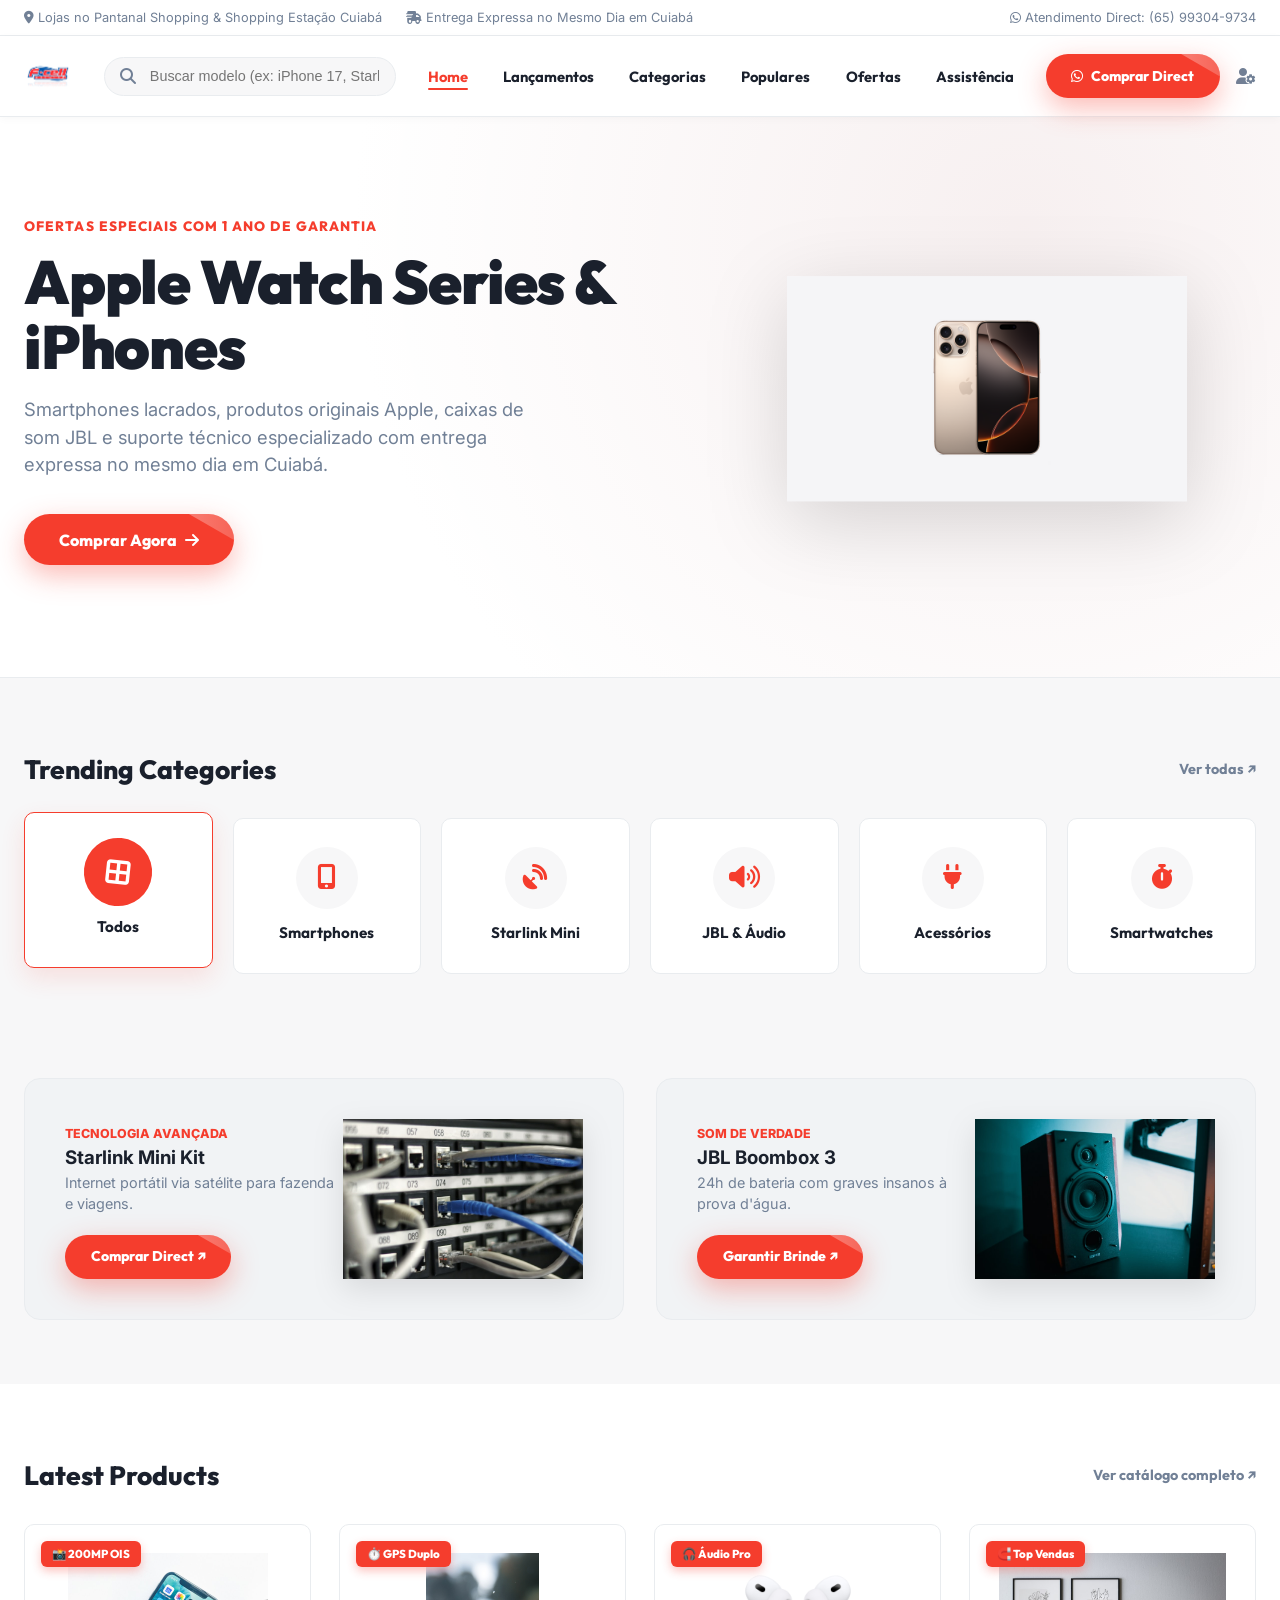
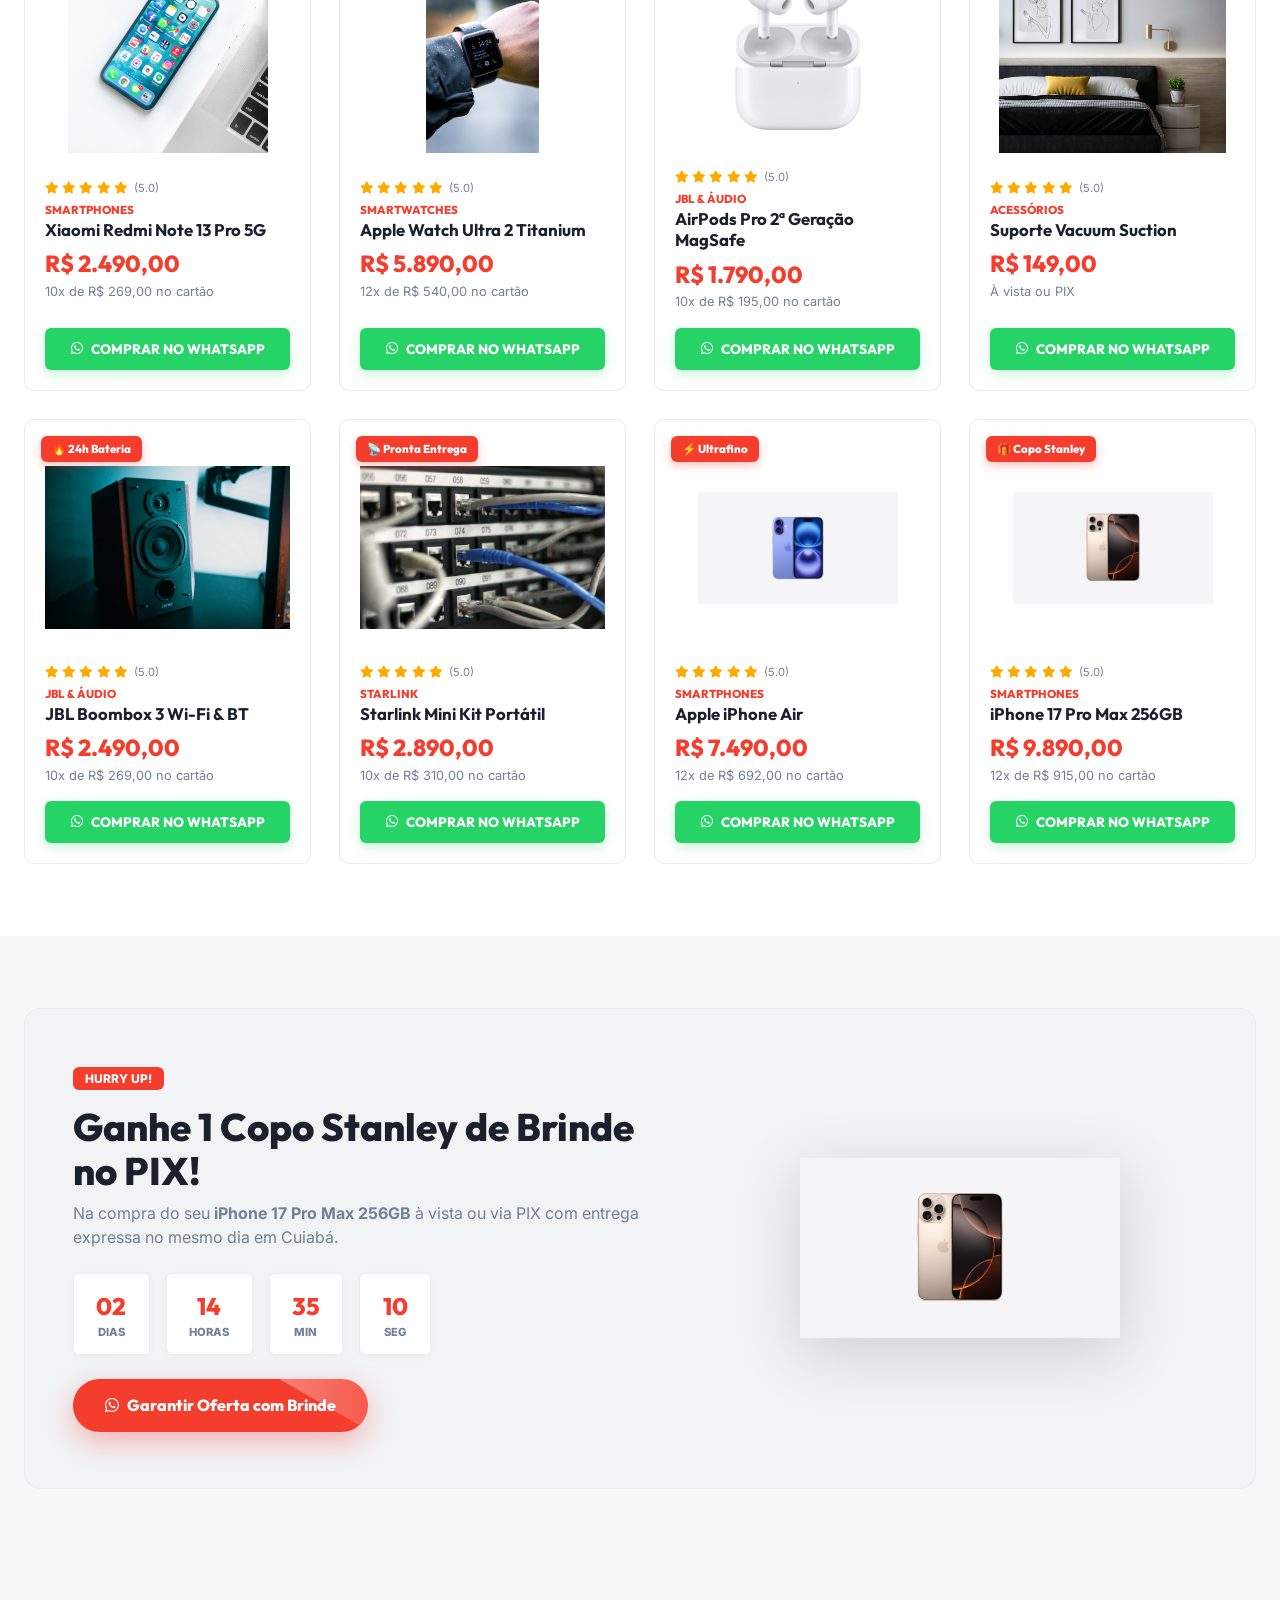
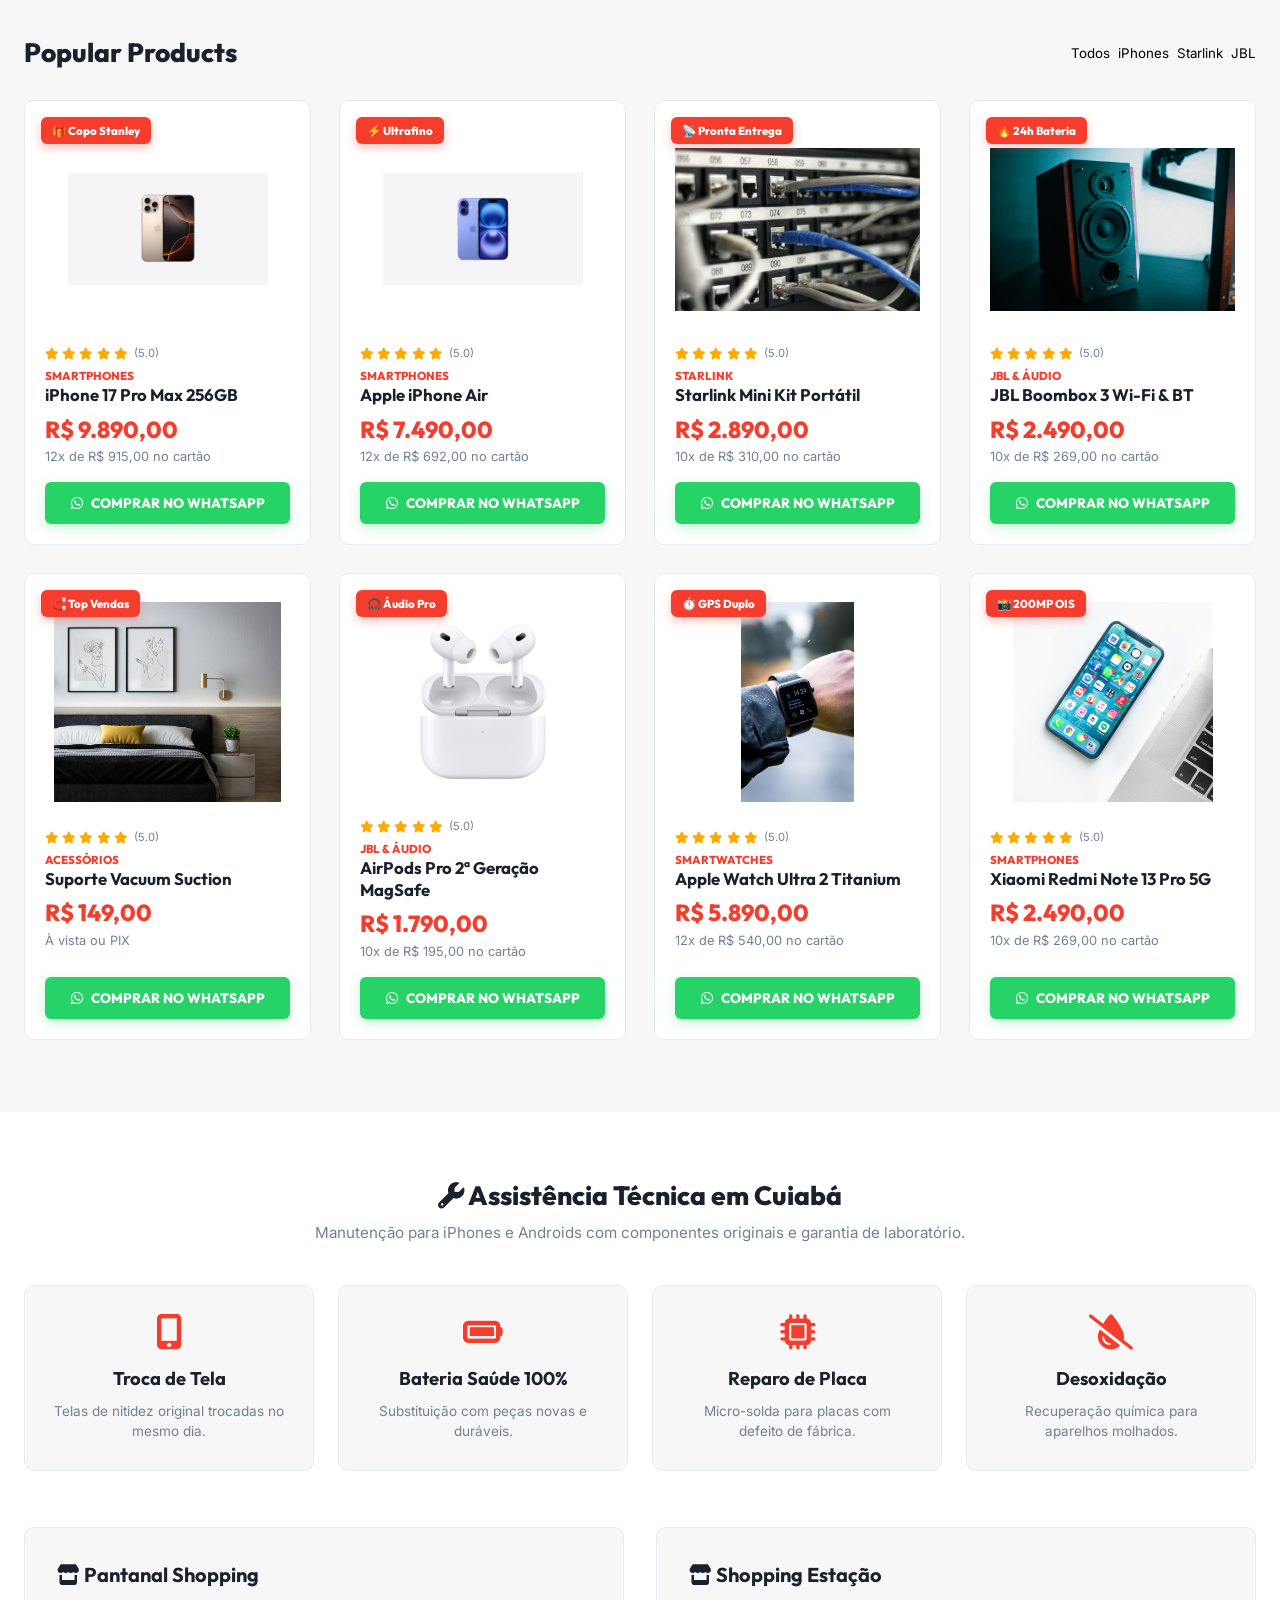
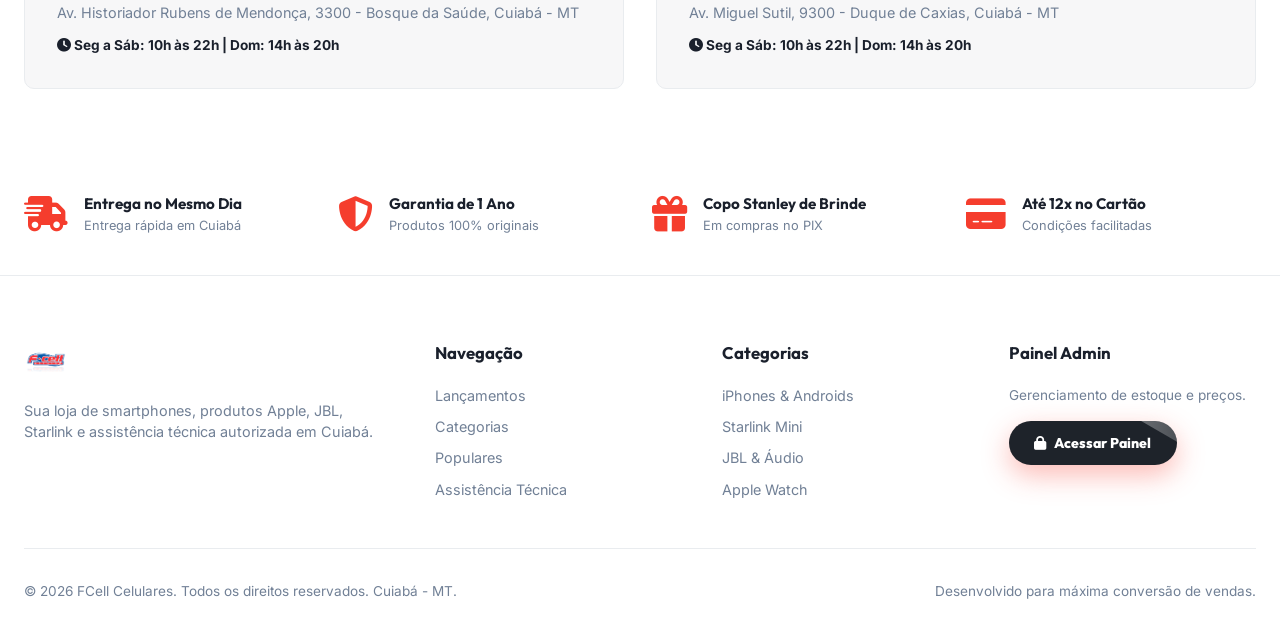
==== commit e8081855: "feat: adiciona eye candys e animacoes avançadas (floating 3D hero image, scroll reveal, shimmer swee" ====
--- a/index.html
+++ b/index.html
@@ -205,19 +205,19 @@
 
           <div class="timer-boxes-flex">
             <div class="timer-box">
-              <div class="timer-box-num">02</div>
+              <div class="timer-box-num" id="timer-days">02</div>
               <div class="timer-box-lbl">Dias</div>
             </div>
             <div class="timer-box">
-              <div class="timer-box-num">14</div>
+              <div class="timer-box-num" id="timer-hours">14</div>
               <div class="timer-box-lbl">Horas</div>
             </div>
             <div class="timer-box">
-              <div class="timer-box-num">35</div>
+              <div class="timer-box-num" id="timer-mins">35</div>
               <div class="timer-box-lbl">Min</div>
             </div>
             <div class="timer-box">
-              <div class="timer-box-num">12</div>
+              <div class="timer-box-num" id="timer-secs">12</div>
               <div class="timer-box-lbl">Seg</div>
             </div>
           </div>
--- a/css/styles.css
+++ b/css/styles.css
@@ -1,9 +1,8 @@
 /* ==========================================================================
-   FCELL CELULARES - DROU MINIMAL E-COMMERCE DESIGN SYSTEM
-   Visual Idêntico à Referência DROU: Limpo, Minimalista, Fundo Off-White, Vermelho (#f53d2d)
+   FCELL CELULARES - DROU MINIMAL E-COMMERCE DESIGN SYSTEM (EYE CANDY & ANIMATIONS)
    ========================================================================== */
 
-@import url('https://fonts.googleapis.com/css2?family=Outfit:wght@500;600;700;800&family=Inter:wght@400;500;600;700&display=swap');
+@import url('https://fonts.googleapis.com/css2?family=Outfit:wght@500;600;700;800;900&family=Inter:wght@400;500;600;700;800&display=swap');
 
 :root {
   /* DROU Color Tokens */
@@ -38,10 +37,12 @@
 
   --shadow-sm: 0 2px 8px rgba(0, 0, 0, 0.03);
   --shadow-md: 0 8px 20px rgba(0, 0, 0, 0.05);
-  --shadow-pop: 0 16px 32px rgba(0, 0, 0, 0.09);
-
-  --transition-fast: 0.15s ease-in-out;
-  --transition-normal: 0.25s ease-in-out;
+  --shadow-pop: 0 16px 36px rgba(0, 0, 0, 0.10);
+  --shadow-glow: 0 10px 28px rgba(245, 61, 45, 0.35);
+
+  --transition-fast: 0.18s cubic-bezier(0.16, 1, 0.3, 1);
+  --transition-normal: 0.3s cubic-bezier(0.16, 1, 0.3, 1);
+  --transition-bounce: 0.4s cubic-bezier(0.34, 1.56, 0.64, 1);
 }
 
 /* Reset & Base */
@@ -73,6 +74,18 @@
   padding: 0 1.5rem;
 }
 
+/* Scroll Reveal Animation Utility */
+.reveal-on-scroll {
+  opacity: 0;
+  transform: translateY(35px);
+  transition: opacity 0.6s cubic-bezier(0.16, 1, 0.3, 1), transform 0.6s cubic-bezier(0.16, 1, 0.3, 1);
+}
+
+.reveal-on-scroll.visible {
+  opacity: 1;
+  transform: translateY(0);
+}
+
 /* Section Title DROU Style */
 .drou-section-header {
   display: flex;
@@ -83,9 +96,11 @@
 
 .drou-section-title {
   font-family: var(--font-heading);
-  font-size: 1.6rem;
+  font-size: 1.65rem;
   font-weight: 800;
   color: var(--color-text-dark);
+  position: relative;
+  display: inline-block;
 }
 
 .drou-view-all-link {
@@ -101,6 +116,7 @@
 
 .drou-view-all-link:hover {
   color: var(--color-primary);
+  transform: translateX(4px);
 }
 
 /* Top Announcement Bar */
@@ -118,16 +134,19 @@
   justify-content: space-between;
 }
 
-/* DROU Header Navbar */
+/* DROU Glassmorphism Header Navbar */
 .header-nav {
   position: sticky;
   top: 0;
   left: 0;
   width: 100%;
   z-index: 1000;
-  background: #ffffff;
+  background: rgba(255, 255, 255, 0.92);
+  backdrop-filter: blur(16px);
+  -webkit-backdrop-filter: blur(16px);
   border-bottom: 1px solid var(--border-color);
   box-shadow: var(--shadow-sm);
+  transition: var(--transition-normal);
 }
 
 .header-container {
@@ -142,6 +161,11 @@
   height: 48px;
   width: auto;
   object-fit: contain;
+  transition: var(--transition-fast);
+}
+
+.logo-img:hover {
+  transform: scale(1.04);
 }
 
 .nav-links {
@@ -157,12 +181,30 @@
   font-weight: 700;
   color: var(--color-text-dark);
   transition: var(--transition-fast);
+  position: relative;
+}
+
+.nav-link::after {
+  content: '';
+  position: absolute;
+  bottom: -4px;
+  left: 0;
+  width: 0;
+  height: 2px;
+  background: var(--color-primary);
+  border-radius: var(--radius-full);
+  transition: var(--transition-fast);
 }
 
 .nav-link:hover, .nav-link.active {
   color: var(--color-primary);
 }
 
+.nav-link:hover::after, .nav-link.active::after {
+  width: 100%;
+}
+
+/* EYE CANDY CTA BUTTON WITH SHIMMER SWEEP */
 .btn-drou-cta {
   display: inline-flex;
   align-items: center;
@@ -170,24 +212,49 @@
   background: var(--color-primary);
   color: #ffffff;
   font-family: var(--font-heading);
-  font-weight: 700;
+  font-weight: 800;
   font-size: 0.88rem;
-  padding: 0.65rem 1.5rem;
+  padding: 0.7rem 1.6rem;
   border-radius: var(--radius-full);
-  transition: var(--transition-fast);
-  box-shadow: 0 4px 12px rgba(245, 61, 45, 0.2);
+  transition: var(--transition-normal);
+  box-shadow: var(--shadow-glow);
+  position: relative;
+  overflow: hidden;
+}
+
+.btn-drou-cta::after {
+  content: '';
+  position: absolute;
+  top: -50%;
+  left: -50%;
+  width: 200%;
+  height: 200%;
+  background: linear-gradient(
+    60deg,
+    rgba(255, 255, 255, 0) 20%,
+    rgba(255, 255, 255, 0.35) 50%,
+    rgba(255, 255, 255, 0) 80%
+  );
+  transform: rotate(30deg) translateY(-100%);
+  transition: transform 0.6s ease;
+}
+
+.btn-drou-cta:hover::after {
+  transform: rotate(30deg) translateY(100%);
 }
 
 .btn-drou-cta:hover {
   background: var(--color-primary-hover);
-  transform: translateY(-1px);
-}
-
-/* DROU Hero Section */
+  transform: translateY(-2px) scale(1.02);
+  box-shadow: 0 12px 32px rgba(245, 61, 45, 0.45);
+}
+
+/* DROU Hero Showcase with Floating Eye Candy Animation */
 .drou-hero-section {
-  background: #ffffff;
-  padding: 4rem 0 5rem 0;
+  background: radial-gradient(circle at 80% 20%, rgba(245, 61, 45, 0.04) 0%, #ffffff 60%);
+  padding: 4.5rem 0 5.5rem 0;
   border-bottom: 1px solid var(--border-color);
+  position: relative;
 }
 
 .drou-hero-grid {
@@ -205,35 +272,52 @@
   text-transform: uppercase;
   letter-spacing: 0.08em;
   margin-bottom: 0.75rem;
+  display: inline-flex;
+  align-items: center;
+  gap: 0.4rem;
 }
 
 .drou-hero-title {
   font-family: var(--font-heading);
-  font-size: 3.6rem;
-  font-weight: 800;
-  line-height: 1.1;
+  font-size: 3.8rem;
+  font-weight: 900;
+  line-height: 1.08;
   color: var(--color-text-dark);
   margin-bottom: 1rem;
+  letter-spacing: -0.02em;
 }
 
 .drou-hero-description {
-  font-size: 1.1rem;
+  font-size: 1.15rem;
   color: var(--color-text-muted);
-  margin-bottom: 2rem;
+  margin-bottom: 2.2rem;
   max-width: 520px;
 }
 
+/* Floating Product Animation Keyframe */
+@keyframes heroFloat {
+  0% { transform: translateY(0px) rotate(0deg); }
+  50% { transform: translateY(-12px) rotate(-1.5deg); }
+  100% { transform: translateY(0px) rotate(0deg); }
+}
+
 .drou-hero-img {
-  max-height: 380px;
+  max-height: 400px;
   width: auto;
   margin: 0 auto;
   object-fit: contain;
-  filter: drop-shadow(0 15px 30px rgba(0,0,0,0.12));
-}
-
-/* Trending Categories (DROU Style) */
+  filter: drop-shadow(0 20px 40px rgba(0,0,0,0.15));
+  animation: heroFloat 5s ease-in-out infinite;
+  transition: var(--transition-bounce);
+}
+
+.drou-hero-img:hover {
+  transform: scale(1.06) rotate(2deg);
+}
+
+/* Trending Categories (Micro-animations) */
 .trending-categories-section {
-  padding: 4rem 0;
+  padding: 4.5rem 0;
 }
 
 .trending-categories-grid {
@@ -248,33 +332,34 @@
   border-radius: var(--radius-md);
   padding: 1.75rem 1rem;
   text-align: center;
-  transition: var(--transition-fast);
+  transition: var(--transition-normal);
   cursor: pointer;
 }
 
 .trending-category-card:hover, .trending-category-card.active {
   border-color: var(--color-primary);
-  box-shadow: var(--shadow-md);
-  transform: translateY(-4px);
+  box-shadow: 0 10px 24px rgba(245, 61, 45, 0.12);
+  transform: translateY(-6px);
 }
 
 .trending-icon-stage {
-  width: 60px;
-  height: 60px;
+  width: 62px;
+  height: 62px;
   border-radius: 50%;
   background: var(--bg-main);
   margin: 0 auto 0.85rem auto;
   display: flex;
   align-items: center;
   justify-content: center;
-  font-size: 1.5rem;
+  font-size: 1.55rem;
   color: var(--color-primary);
-  transition: var(--transition-fast);
-}
-
-.trending-category-card:hover .trending-icon-stage {
+  transition: var(--transition-bounce);
+}
+
+.trending-category-card:hover .trending-icon-stage, .trending-category-card.active .trending-icon-stage {
   background: var(--color-primary);
   color: #ffffff;
+  transform: scale(1.1) rotate(6deg);
 }
 
 .trending-category-card h4 {
@@ -283,7 +368,7 @@
   font-weight: 700;
 }
 
-/* DROU Dual Banners Section */
+/* Dual Promo Banners */
 .drou-dual-banners-section {
   padding: 2rem 0 4rem 0;
 }
@@ -302,18 +387,25 @@
   align-items: center;
   justify-content: space-between;
   border: 1px solid var(--border-color);
-}
-
-.drou-banner-card h3 {
-  font-family: var(--font-heading);
-  font-size: 1.6rem;
-  font-weight: 800;
-  margin: 0.5rem 0;
-}
-
-/* DROU Clean 5-Column / 4-Column Product Cards Grid */
+  transition: var(--transition-normal);
+}
+
+.drou-banner-card:hover {
+  transform: translateY(-4px);
+  box-shadow: var(--shadow-md);
+}
+
+.drou-banner-card img {
+  transition: var(--transition-bounce);
+}
+
+.drou-banner-card:hover img {
+  transform: scale(1.08) rotate(-2deg);
+}
+
+/* Clean Product Cards Grid & Micro-interactions */
 .drou-products-section {
-  padding: 4rem 0;
+  padding: 4.5rem 0;
   background: #ffffff;
   border-y: 1px solid var(--border-color);
 }
@@ -332,14 +424,21 @@
   display: flex;
   flex-direction: column;
   justify-content: space-between;
-  transition: var(--transition-fast);
+  transition: var(--transition-normal);
   position: relative;
 }
 
 .drou-product-card:hover {
   border-color: var(--color-primary);
-  box-shadow: var(--shadow-md);
-  transform: translateY(-4px);
+  box-shadow: var(--shadow-pop);
+  transform: translateY(-6px);
+}
+
+/* Eye Candy Badge Pulse */
+@keyframes badgePulse {
+  0% { transform: scale(1); }
+  50% { transform: scale(1.05); }
+  100% { transform: scale(1); }
 }
 
 .drou-product-badge {
@@ -351,9 +450,11 @@
   font-family: var(--font-heading);
   font-size: 0.72rem;
   font-weight: 800;
-  padding: 0.25rem 0.6rem;
+  padding: 0.28rem 0.7rem;
   border-radius: var(--radius-sm);
   z-index: 2;
+  animation: badgePulse 3s infinite ease-in-out;
+  box-shadow: 0 4px 10px rgba(245, 61, 45, 0.3);
 }
 
 .drou-product-img-stage {
@@ -363,17 +464,20 @@
   align-items: center;
   justify-content: center;
   margin: 0.5rem 0 1rem 0;
+  border-radius: var(--radius-sm);
+  transition: var(--transition-fast);
 }
 
 .drou-product-img {
   max-height: 100%;
   max-width: 100%;
   object-fit: contain;
-  transition: var(--transition-fast);
+  transition: var(--transition-bounce);
 }
 
 .drou-product-card:hover .drou-product-img {
-  transform: scale(1.06);
+  transform: scale(1.10) rotate(-1deg);
+  filter: drop-shadow(0 10px 18px rgba(0,0,0,0.12));
 }
 
 .drou-product-stars {
@@ -396,7 +500,7 @@
 
 .drou-product-price {
   font-family: var(--font-heading);
-  font-size: 1.4rem;
+  font-size: 1.45rem;
   font-weight: 800;
   color: var(--color-primary);
 }
@@ -407,6 +511,7 @@
   margin-bottom: 1rem;
 }
 
+/* EYE CANDY BUY BUTTON */
 .btn-drou-buy {
   width: 100%;
   display: flex;
@@ -416,20 +521,26 @@
   background: var(--color-whatsapp);
   color: #ffffff;
   font-family: var(--font-heading);
-  font-weight: 700;
+  font-weight: 800;
   font-size: 0.85rem;
-  padding: 0.7rem;
+  text-transform: uppercase;
+  padding: 0.75rem;
   border-radius: var(--radius-sm);
-  transition: var(--transition-fast);
+  transition: var(--transition-normal);
+  box-shadow: 0 4px 12px rgba(37, 211, 102, 0.25);
+  position: relative;
+  overflow: hidden;
 }
 
 .btn-drou-buy:hover {
   background: var(--color-whatsapp-hover);
-}
-
-/* DROU Giant Countdown Banner ("Up to 25% Discount") */
+  transform: translateY(-2px);
+  box-shadow: 0 8px 20px rgba(37, 211, 102, 0.4);
+}
+
+/* Countdown Box Timer Styling */
 .drou-countdown-banner-section {
-  padding: 4rem 0;
+  padding: 4.5rem 0;
 }
 
 .drou-countdown-card {
@@ -441,6 +552,8 @@
   gap: 3rem;
   align-items: center;
   border: 1px solid var(--border-color);
+  position: relative;
+  overflow: hidden;
 }
 
 .timer-boxes-flex {
@@ -452,14 +565,21 @@
 .timer-box {
   background: #ffffff;
   border-radius: var(--radius-sm);
-  padding: 0.75rem 1.25rem;
+  padding: 0.85rem 1.4rem;
   text-align: center;
   border: 1px solid var(--border-color);
+  box-shadow: var(--shadow-sm);
+  transition: var(--transition-fast);
+}
+
+.timer-box:hover {
+  border-color: var(--color-primary);
+  transform: translateY(-2px);
 }
 
 .timer-box-num {
   font-family: var(--font-heading);
-  font-size: 1.4rem;
+  font-size: 1.5rem;
   font-weight: 800;
   color: var(--color-primary);
 }
@@ -468,10 +588,10 @@
   font-size: 0.7rem;
   text-transform: uppercase;
   color: var(--color-text-muted);
-  font-weight: 700;
-}
-
-/* Trust Features Strip (DROU Style) */
+  font-weight: 800;
+}
+
+/* Trust Features Strip */
 .drou-features-strip {
   background: #ffffff;
   border-y: 1px solid var(--border-color);
@@ -488,14 +608,19 @@
   display: flex;
   align-items: center;
   gap: 1rem;
+  transition: var(--transition-fast);
+}
+
+.drou-feature-item:hover {
+  transform: translateY(-2px);
 }
 
 .drou-feature-icon {
-  font-size: 2rem;
+  font-size: 2.2rem;
   color: var(--color-primary);
 }
 
-/* Footer (DROU Style) */
+/* Footer */
 .footer-drou {
   background: #ffffff;
   border-top: 1px solid var(--border-color);
@@ -536,12 +661,13 @@
   color: var(--color-text-muted);
 }
 
-/* Modals & Toasts */
+/* Modals & Animated Toasts */
 .modal-backdrop {
   position: fixed;
   inset: 0;
   z-index: 2000;
-  background: rgba(0, 0, 0, 0.7);
+  background: rgba(0, 0, 0, 0.75);
+  backdrop-filter: blur(8px);
   display: flex;
   align-items: center;
   justify-content: center;
@@ -563,14 +689,20 @@
   position: relative;
   padding: 2.5rem;
   box-shadow: var(--shadow-pop);
+  transform: translateY(20px) scale(0.96);
+  transition: var(--transition-bounce);
+}
+
+.modal-backdrop.active .modal-content {
+  transform: translateY(0) scale(1);
 }
 
 .modal-close-btn {
   position: absolute;
   top: 1.25rem;
   right: 1.25rem;
-  width: 36px;
-  height: 36px;
+  width: 38px;
+  height: 38px;
   border-radius: 50%;
   background: var(--bg-main);
   border: 1px solid var(--border-color);
@@ -578,8 +710,15 @@
   align-items: center;
   justify-content: center;
   font-size: 1.1rem;
-}
-
+  transition: var(--transition-fast);
+}
+
+.modal-close-btn:hover {
+  background: var(--color-primary);
+  color: #ffffff;
+}
+
+/* Animated Toast Notification */
 .toast-container {
   position: fixed;
   bottom: 2rem;
@@ -590,20 +729,43 @@
   gap: 0.75rem;
 }
 
+@keyframes slideInUp {
+  from { opacity: 0; transform: translateY(30px) scale(0.9); }
+  to { opacity: 1; transform: translateY(0) scale(1); }
+}
+
+.toast {
+  background: var(--color-dark);
+  color: #fff;
+  padding: 1rem 1.5rem;
+  border-radius: var(--radius-md);
+  font-family: var(--font-heading);
+  font-weight: 700;
+  font-size: 0.88rem;
+  display: flex;
+  align-items: center;
+  gap: 0.75rem;
+  box-shadow: var(--shadow-pop);
+  animation: slideInUp 0.35s cubic-bezier(0.34, 1.56, 0.64, 1);
+  border-left: 4px solid var(--color-whatsapp);
+}
+
 /* Responsive Queries */
 @media (max-width: 992px) {
   .trending-categories-grid { grid-template-columns: repeat(3, 1fr); }
   .drou-products-grid { grid-template-columns: repeat(2, 1fr); }
-  .drou-hero-grid { grid-template-columns: 1fr; }
+  .drou-hero-grid { grid-template-columns: 1fr; text-align: center; }
+  .drou-hero-description { margin-left: auto; margin-right: auto; }
   .drou-dual-banners-grid { grid-template-columns: 1fr; }
-  .drou-countdown-card { grid-template-columns: 1fr; }
+  .drou-countdown-card { grid-template-columns: 1fr; text-align: center; }
+  .timer-boxes-flex { justify-content: center; }
   .drou-features-grid { grid-template-columns: repeat(2, 1fr); }
 }
 
 @media (max-width: 600px) {
   .trending-categories-grid { grid-template-columns: repeat(2, 1fr); }
   .drou-products-grid { grid-template-columns: 1fr; }
-  .drou-hero-title { font-size: 2.2rem; }
+  .drou-hero-title { font-size: 2.5rem; }
   .drou-features-grid { grid-template-columns: 1fr; }
   .footer-drou-grid { grid-template-columns: 1fr; }
 }
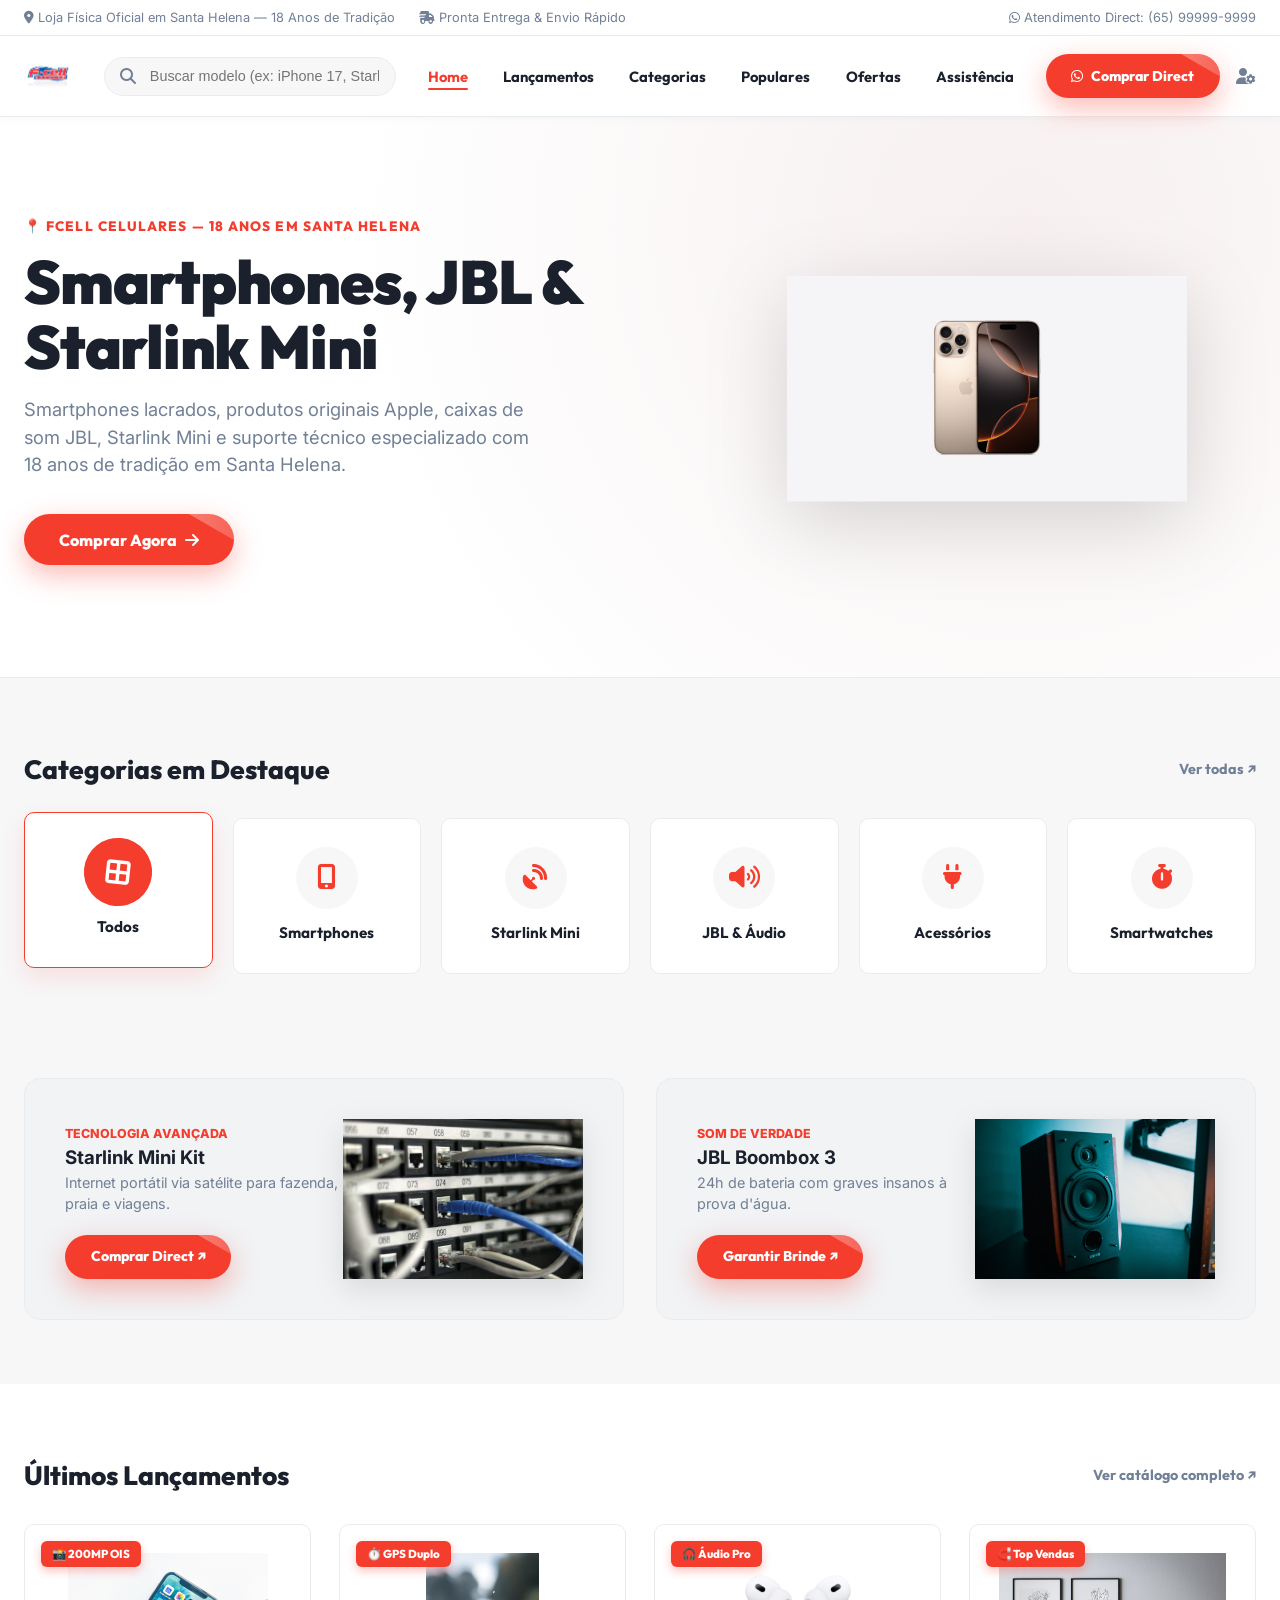
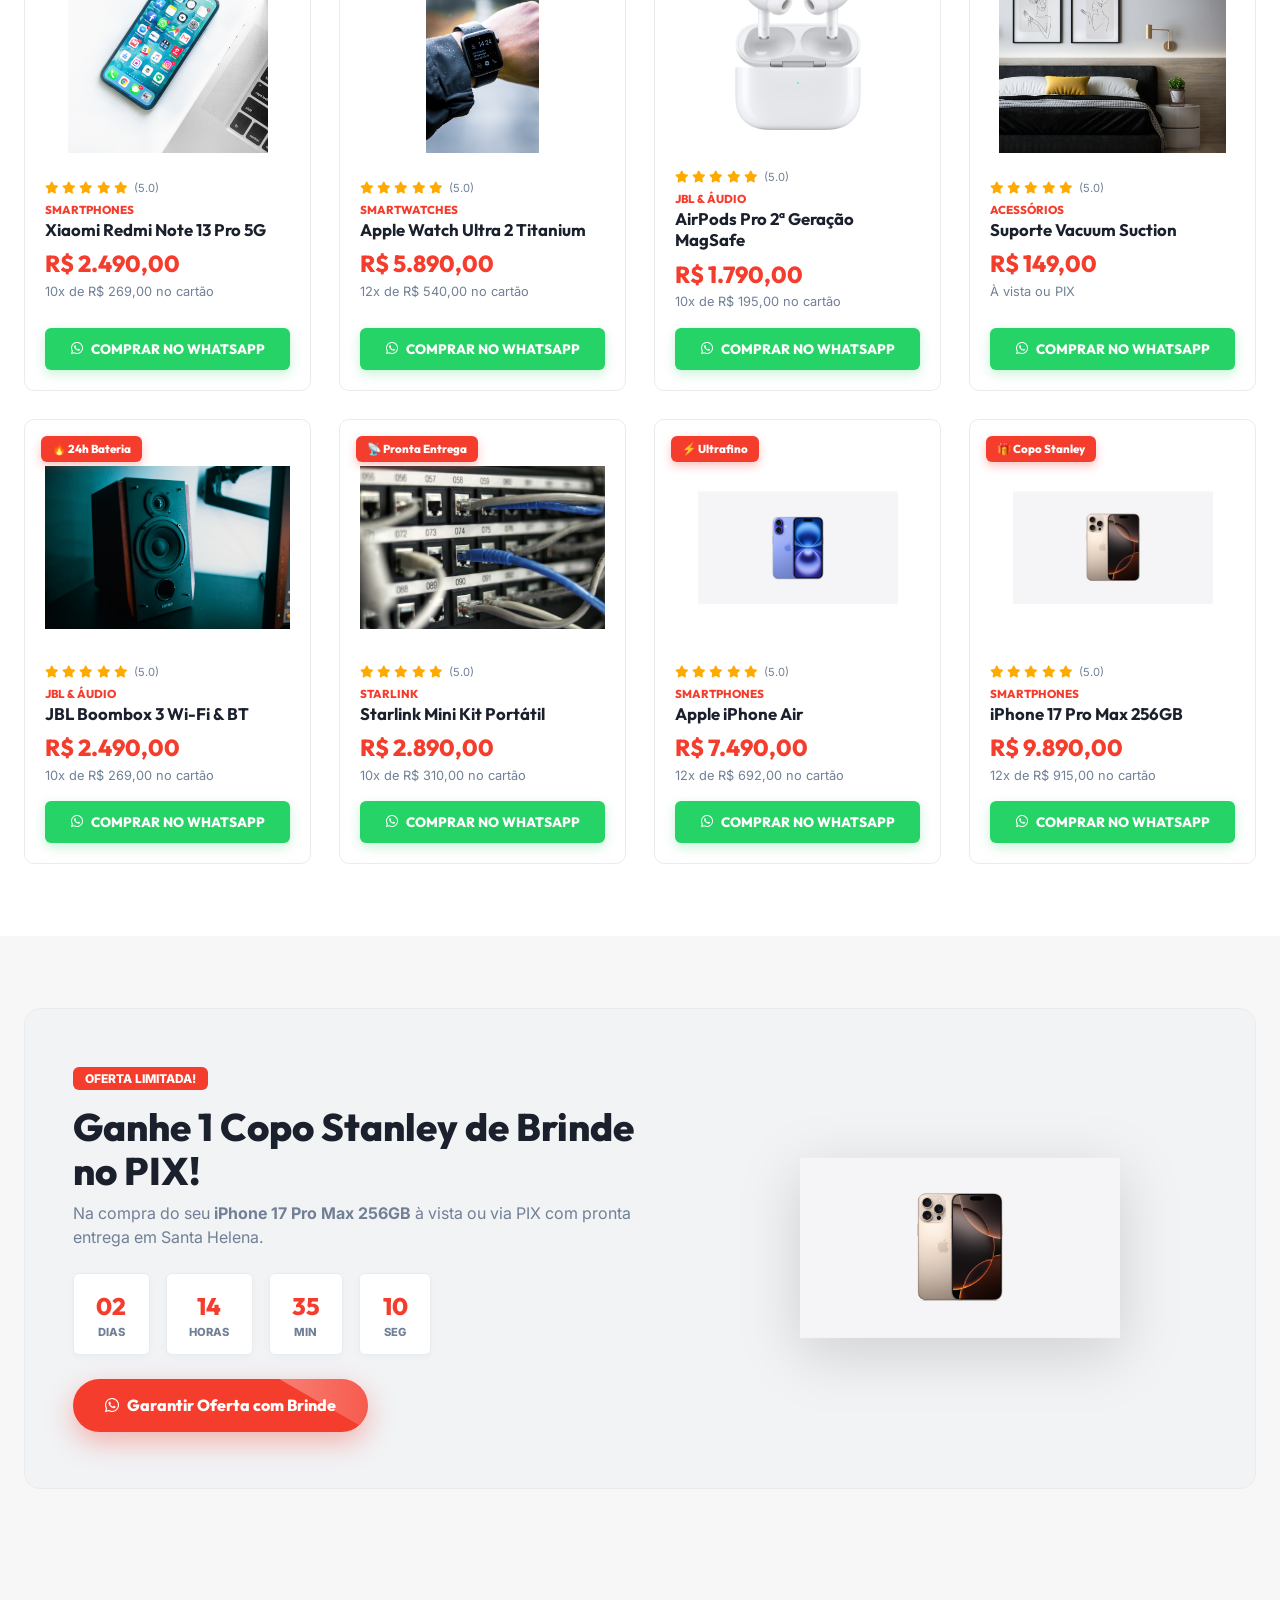
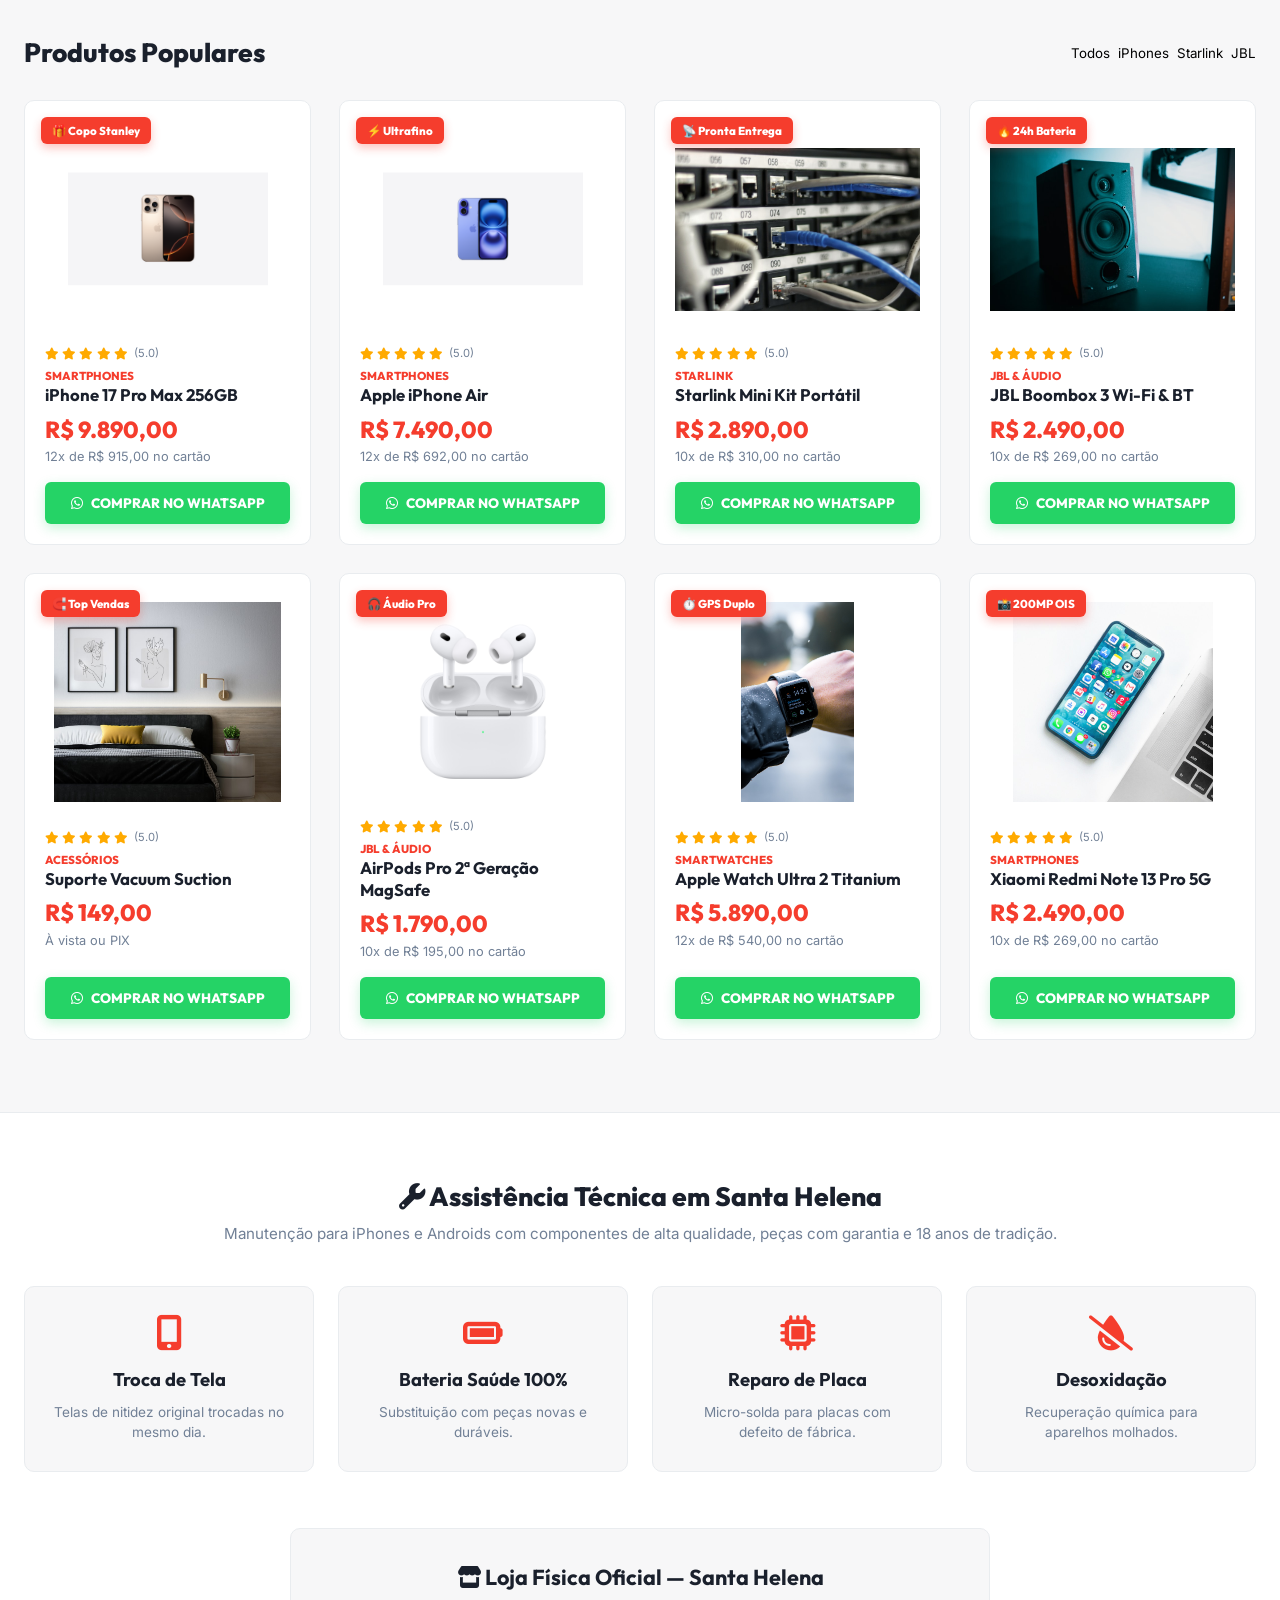
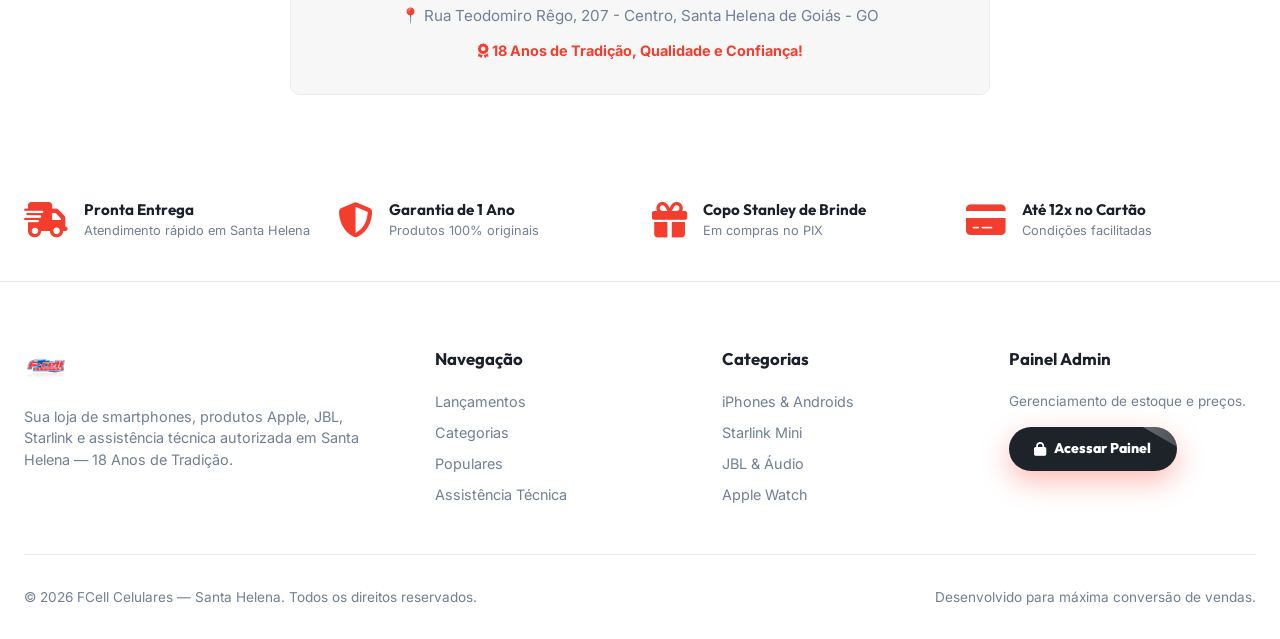
==== commit 3665b689: "refactor: localize FCell content to Santa Helena and update branding/contact details" ====
--- a/index.html
+++ b/index.html
@@ -3,37 +3,33 @@
 <head>
   <meta charset="UTF-8">
   <meta name="viewport" content="width=device-width, initial-scale=1.0">
-  <title>FCell Celulares | Loja Oficial de Smartphones, Acessórios e Assistência em Cuiabá</title>
-  <meta name="description" content="Compre iPhones, Xiaomi, JBL, Starlink e acessórios com garantia oficial e os melhores preços de Cuiabá. Assistência técnica especializada com entrega rápida.">
+  <title>FCell Celulares | 18 Anos de Tradição em Santa Helena</title>
+  <meta name="description" content="Compre iPhones, Xiaomi, JBL, Starlink e acessórios com garantia oficial e os melhores preços de Santa Helena. Assistência técnica especializada com pronta entrega.">
   
   <!-- FontAwesome Icons -->
   <link rel="stylesheet" href="https://cdnjs.cloudflare.com/ajax/libs/font-awesome/6.5.1/css/all.min.css">
   
-  <!-- Custom E-Commerce CSS (DROU Minimal Style) -->
+  <!-- Custom E-Commerce CSS -->
   <link rel="stylesheet" href="css/styles.css">
   
   <link rel="icon" type="image/png" href="./instagram/logo_transparent.png">
 </head>
 <body>
 
-  <!-- ==========================================================================
-       TOP ANNOUNCEMENT BAR
-       ========================================================================== -->
+  <!-- TOP ANNOUNCEMENT BAR -->
   <div class="top-bar">
     <div class="container top-bar-flex">
       <div style="display: flex; align-items: center; gap: 1.5rem;">
-        <span><i class="fa-solid fa-location-dot text-primary"></i> Lojas no Pantanal Shopping & Shopping Estação Cuiabá</span>
-        <span><i class="fa-solid fa-truck-fast text-primary"></i> Entrega Expressa no Mesmo Dia em Cuiabá</span>
+        <span><i class="fa-solid fa-location-dot text-primary"></i> Loja Física Oficial em Santa Helena — 18 Anos de Tradição</span>
+        <span><i class="fa-solid fa-truck-fast text-primary"></i> Pronta Entrega & Envio Rápido</span>
       </div>
       <div>
-        <span><i class="fa-brands fa-whatsapp text-whatsapp"></i> Atendimento Direct: (65) 99304-9734</span>
+        <span><i class="fa-brands fa-whatsapp text-whatsapp"></i> Atendimento Direct: (65) 99999-9999</span>
       </div>
     </div>
   </div>
 
-  <!-- ==========================================================================
-       DROU HEADER NAVIGATION
-       ========================================================================== -->
+  <!-- HEADER NAVIGATION -->
   <header class="header-nav">
     <div class="container header-container">
       <a href="#" class="logo-wrapper">
@@ -58,7 +54,7 @@
       </nav>
 
       <div style="display: flex; align-items: center; gap: 1rem;">
-        <a href="#" id="header-whatsapp-btn" target="_blank" class="btn-drou-cta">
+        <a href="https://wa.me/5565999999999" target="_blank" id="header-whatsapp-btn" class="btn-drou-cta">
           <i class="fa-brands fa-whatsapp"></i>
           <span>Comprar Direct</span>
         </a>
@@ -69,22 +65,20 @@
     </div>
   </header>
 
-  <!-- ==========================================================================
-       DROU HERO SHOWCASE SECTION
-       ========================================================================== -->
+  <!-- HERO SHOWCASE SECTION -->
   <section class="drou-hero-section">
     <div class="container drou-hero-grid">
       <div>
         <div class="drou-hero-subtitle-tag" id="hero-badge-text">
-          OFERTAS ESPECIAIS COM 1 ANO DE GARANTIA
+          📍 FCELL CELULARES — 18 ANOS EM SANTA HELENA
         </div>
 
         <h1 class="drou-hero-title" id="hero-title">
-          Apple Watch Series & iPhones
+          Smartphones, JBL & Starlink Mini
         </h1>
 
         <p class="drou-hero-description" id="hero-subtitle">
-          Smartphones lacrados, produtos originais Apple, caixas de som JBL e suporte técnico especializado com entrega expressa no mesmo dia em Cuiabá.
+          Smartphones lacrados, produtos originais Apple, caixas de som JBL, Starlink Mini e suporte técnico especializado com 18 anos de tradição em Santa Helena.
         </p>
 
         <a href="#populares" class="btn-drou-cta" style="padding: 0.85rem 2.2rem; font-size: 1rem;">
@@ -99,13 +93,11 @@
     </div>
   </section>
 
-  <!-- ==========================================================================
-       TRENDING CATEGORIES (DROU STYLE)
-       ========================================================================== -->
+  <!-- CATEGORIES -->
   <section id="categorias" class="trending-categories-section">
     <div class="container">
       <div class="drou-section-header">
-        <h2 class="drou-section-title">Trending Categories</h2>
+        <h2 class="drou-section-title">Categorias em Destaque</h2>
         <a href="#populares" class="drou-view-all-link">Ver todas ↗</a>
       </div>
 
@@ -143,9 +135,7 @@
     </div>
   </section>
 
-  <!-- ==========================================================================
-       DROU DUAL BANNERS SECTION
-       ========================================================================== -->
+  <!-- DUAL BANNERS SECTION -->
   <section class="drou-dual-banners-section">
     <div class="container drou-dual-banners-grid">
       <!-- Banner 1 -->
@@ -153,8 +143,8 @@
         <div>
           <span style="color: var(--color-primary); font-size: 0.78rem; font-weight: 800; text-transform: uppercase;">TECNOLOGIA AVANÇADA</span>
           <h3>Starlink Mini Kit</h3>
-          <p style="font-size: 0.9rem; color: var(--color-text-muted); margin-bottom: 1.25rem;">Internet portátil via satélite para fazenda e viagens.</p>
-          <a href="#populares" class="btn-drou-cta" onclick="openProductModal('starlink-mini')">Comprar Direct ↗</a>
+          <p style="font-size: 0.9rem; color: var(--color-text-muted); margin-bottom: 1.25rem;">Internet portátil via satélite para fazenda, praia e viagens.</p>
+          <a href="#populares" class="btn-drou-cta">Comprar Direct ↗</a>
         </div>
         <img src="./products/starlink_mini.png" alt="Starlink Mini" style="max-height: 160px; filter: drop-shadow(0 10px 15px rgba(0,0,0,0.1));">
       </div>
@@ -165,20 +155,18 @@
           <span style="color: var(--color-primary); font-size: 0.78rem; font-weight: 800; text-transform: uppercase;">SOM DE VERDADE</span>
           <h3>JBL Boombox 3</h3>
           <p style="font-size: 0.9rem; color: var(--color-text-muted); margin-bottom: 1.25rem;">24h de bateria com graves insanos à prova d'água.</p>
-          <a href="#populares" class="btn-drou-cta" onclick="openProductModal('jbl-boombox-3')">Garantir Brinde ↗</a>
+          <a href="#populares" class="btn-drou-cta">Garantir Brinde ↗</a>
         </div>
         <img src="./products/jbl_boombox_3.png" alt="JBL Boombox 3" style="max-height: 160px; filter: drop-shadow(0 10px 15px rgba(0,0,0,0.1));">
       </div>
     </div>
   </section>
 
-  <!-- ==========================================================================
-       LATEST PRODUCTS GRID (DROU STYLE)
-       ========================================================================== -->
+  <!-- LATEST PRODUCTS GRID -->
   <section id="lancamentos" class="drou-products-section">
     <div class="container">
       <div class="drou-section-header">
-        <h2 class="drou-section-title">Latest Products</h2>
+        <h2 class="drou-section-title">Últimos Lançamentos</h2>
         <a href="#populares" class="drou-view-all-link">Ver catálogo completo ↗</a>
       </div>
 
@@ -188,19 +176,17 @@
     </div>
   </section>
 
-  <!-- ==========================================================================
-       DROU COUNTDOWN BANNER ("Up to 25% Discount")
-       ========================================================================== -->
+  <!-- COUNTDOWN BANNER -->
   <section id="oferta" class="drou-countdown-banner-section">
     <div class="container">
       <div class="drou-countdown-card">
         <div>
-          <span style="background: var(--color-primary); color: #fff; font-size: 0.75rem; font-weight: 800; padding: 0.25rem 0.75rem; border-radius: var(--radius-sm); text-transform: uppercase;">Hurry Up!</span>
+          <span style="background: var(--color-primary); color: #fff; font-size: 0.75rem; font-weight: 800; padding: 0.25rem 0.75rem; border-radius: var(--radius-sm); text-transform: uppercase;">OFERTA LIMITADA!</span>
           <h2 style="font-family: var(--font-heading); font-size: 2.4rem; font-weight: 800; margin: 1rem 0 0.5rem 0; line-height: 1.15;">
             Ganhe 1 Copo Stanley de Brinde no PIX!
           </h2>
           <p style="color: var(--color-text-muted); font-size: 1rem; margin-bottom: 1rem;">
-            Na compra do seu <strong>iPhone 17 Pro Max 256GB</strong> à vista ou via PIX com entrega expressa no mesmo dia em Cuiabá.
+            Na compra do seu <strong>iPhone 17 Pro Max 256GB</strong> à vista ou via PIX com pronta entrega em Santa Helena.
           </p>
 
           <div class="timer-boxes-flex">
@@ -222,7 +208,7 @@
             </div>
           </div>
 
-          <a href="#" id="deal-whatsapp-btn" target="_blank" class="btn-drou-cta" style="padding: 0.9rem 2rem; font-size: 1rem;">
+          <a href="https://wa.me/5565999999999" id="deal-whatsapp-btn" target="_blank" class="btn-drou-cta" style="padding: 0.9rem 2rem; font-size: 1rem;">
             <i class="fa-brands fa-whatsapp"></i>
             <span>Garantir Oferta com Brinde</span>
           </a>
@@ -235,13 +221,11 @@
     </div>
   </section>
 
-  <!-- ==========================================================================
-       POPULAR PRODUCTS GRID (DROU STYLE)
-       ========================================================================== -->
+  <!-- POPULAR PRODUCTS GRID -->
   <section id="populares" class="drou-products-section" style="background: var(--bg-main);">
     <div class="container">
       <div class="drou-section-header">
-        <h2 class="drou-section-title">Popular Products</h2>
+        <h2 class="drou-section-title">Produtos Populares</h2>
         <div style="display: flex; gap: 0.5rem;">
           <button class="chip-btn active" onclick="setCategoryFilter('Todos')">Todos</button>
           <button class="chip-btn" onclick="setCategoryFilter('Smartphones')">iPhones</button>
@@ -256,17 +240,15 @@
     </div>
   </section>
 
-  <!-- ==========================================================================
-       ASSISTÊNCIA TÉCNICA ESPECIALIZADA & LOJAS CUIABÁ
-       ========================================================================== -->
-  <section id="assistencia" style="padding: 4rem 0; background: #ffffff; border-t: 1px solid var(--border-color);">
+  <!-- ASSISTÊNCIA TÉCNICA ESPECIALIZADA & LOJA SANTA HELENA -->
+  <section id="assistencia" style="padding: 4rem 0; background: #ffffff; border-top: 1px solid var(--border-color);">
     <div class="container">
       <div class="drou-section-header" style="justify-content: center; text-align: center; flex-direction: column; margin-bottom: 2.5rem;">
-        <h2 class="drou-section-title"><i class="fa-solid fa-wrench text-primary"></i> Assistência Técnica em Cuiabá</h2>
-        <p style="color: var(--color-text-muted); font-size: 0.95rem; margin-top: 0.4rem;">Manutenção para iPhones e Androids com componentes originais e garantia de laboratório.</p>
-      </div>
-
-      <div style="display: grid; grid-template-columns: repeat(4, 1fr); gap: 1.5rem; margin-bottom: 3.5rem;">
+        <h2 class="drou-section-title"><i class="fa-solid fa-wrench text-primary"></i> Assistência Técnica em Santa Helena</h2>
+        <p style="color: var(--color-text-muted); font-size: 0.95rem; margin-top: 0.4rem;">Manutenção para iPhones e Androids com componentes de alta qualidade, peças com garantia e 18 anos de tradição.</p>
+      </div>
+
+      <div style="display: grid; grid-template-columns: repeat(auto-fit, minmax(220px, 1fr)); gap: 1.5rem; margin-bottom: 3.5rem;">
         <div style="background: var(--bg-main); padding: 1.75rem; border-radius: var(--radius-md); border: 1px solid var(--border-color); text-align: center;">
           <i class="fa-solid fa-mobile-screen-button" style="font-size: 2.2rem; color: var(--color-primary); margin-bottom: 1rem;"></i>
           <h3 style="font-family: var(--font-heading); font-size: 1.15rem; margin-bottom: 0.5rem;">Troca de Tela</h3>
@@ -292,33 +274,23 @@
         </div>
       </div>
 
-      <!-- Locations -->
-      <div style="display: grid; grid-template-columns: 1fr 1fr; gap: 2rem;">
-        <div style="background: var(--bg-main); padding: 2rem; border-radius: var(--radius-md); border: 1px solid var(--border-color);">
-          <h3 style="font-family: var(--font-heading); font-size: 1.25rem; margin-bottom: 0.75rem;"><i class="fa-solid fa-store text-primary"></i> Pantanal Shopping</h3>
-          <p style="color: var(--color-text-muted); font-size: 0.9rem;">Av. Historiador Rubens de Mendonça, 3300 - Bosque da Saúde, Cuiabá - MT</p>
-          <p style="font-size: 0.85rem; font-weight: 700; margin-top: 0.75rem;"><i class="fa-solid fa-clock"></i> Seg a Sáb: 10h às 22h | Dom: 14h às 20h</p>
-        </div>
-
-        <div style="background: var(--bg-main); padding: 2rem; border-radius: var(--radius-md); border: 1px solid var(--border-color);">
-          <h3 style="font-family: var(--font-heading); font-size: 1.25rem; margin-bottom: 0.75rem;"><i class="fa-solid fa-store text-primary"></i> Shopping Estação</h3>
-          <p style="color: var(--color-text-muted); font-size: 0.9rem;">Av. Miguel Sutil, 9300 - Duque de Caxias, Cuiabá - MT</p>
-          <p style="font-size: 0.85rem; font-weight: 700; margin-top: 0.75rem;"><i class="fa-solid fa-clock"></i> Seg a Sáb: 10h às 22h | Dom: 14h às 20h</p>
-        </div>
-      </div>
-    </div>
-  </section>
-
-  <!-- ==========================================================================
-       TRUST FEATURES STRIP (DROU STYLE)
-       ========================================================================== -->
+      <!-- Location -->
+      <div style="max-width: 700px; margin: 0 auto; background: var(--bg-main); padding: 2rem; border-radius: var(--radius-md); border: 1px solid var(--border-color); text-align: center;">
+        <h3 style="font-family: var(--font-heading); font-size: 1.35rem; margin-bottom: 0.75rem;"><i class="fa-solid fa-store text-primary"></i> Loja Física Oficial — Santa Helena</h3>
+        <p style="color: var(--color-text-muted); font-size: 0.95rem;">📍 Rua Teodomiro Rêgo, 207 - Centro, Santa Helena de Goiás - GO</p>
+        <p style="font-size: 0.9rem; font-weight: 700; margin-top: 0.75rem; color: var(--color-primary);"><i class="fa-solid fa-award"></i> 18 Anos de Tradição, Qualidade e Confiança!</p>
+      </div>
+    </div>
+  </section>
+
+  <!-- TRUST FEATURES STRIP -->
   <section class="drou-features-strip">
     <div class="container drou-features-grid">
       <div class="drou-feature-item">
         <i class="fa-solid fa-truck-fast drou-feature-icon"></i>
         <div>
-          <h5 style="font-family: var(--font-heading); font-size: 0.95rem; font-weight: 700;">Entrega no Mesmo Dia</h5>
-          <p style="font-size: 0.8rem; color: var(--color-text-muted);">Entrega rápida em Cuiabá</p>
+          <h5 style="font-family: var(--font-heading); font-size: 0.95rem; font-weight: 700;">Pronta Entrega</h5>
+          <p style="font-size: 0.8rem; color: var(--color-text-muted);">Atendimento rápido em Santa Helena</p>
         </div>
       </div>
 
@@ -348,29 +320,13 @@
     </div>
   </section>
 
-  <!-- ==========================================================================
-       PRODUCT DETAILS MODAL
-       ========================================================================== -->
-  <div class="modal-backdrop" id="product-modal">
-    <div class="modal-content">
-      <button class="modal-close-btn" onclick="closeProductModal()"><i class="fa-solid fa-xmark"></i></button>
-      <div style="display: grid; grid-template-columns: 1fr 1.2fr; gap: 2.5rem;" id="modal-product-body">
-        <!-- Rendered by js/script.js -->
-      </div>
-    </div>
-  </div>
-
-  <div class="toast-container" id="toast-container"></div>
-
-  <!-- ==========================================================================
-       FOOTER (DROU STYLE)
-       ========================================================================== -->
+  <!-- FOOTER -->
   <footer class="footer-drou">
     <div class="container">
       <div class="footer-drou-grid">
         <div>
           <img src="./instagram/logo_transparent.png" alt="FCell Celulares" style="height: 44px; margin-bottom: 1rem;">
-          <p style="font-size: 0.9rem; color: var(--color-text-muted);">Sua loja de smartphones, produtos Apple, JBL, Starlink e assistência técnica autorizada em Cuiabá.</p>
+          <p style="font-size: 0.9rem; color: var(--color-text-muted);">Sua loja de smartphones, produtos Apple, JBL, Starlink e assistência técnica autorizada em Santa Helena — 18 Anos de Tradição.</p>
         </div>
 
         <div class="footer-drou-col">
@@ -404,7 +360,7 @@
       </div>
 
       <div class="footer-drou-bottom">
-        <p>&copy; 2026 FCell Celulares. Todos os direitos reservados. Cuiabá - MT.</p>
+        <p>&copy; 2026 FCell Celulares — Santa Helena. Todos os direitos reservados.</p>
         <p>Desenvolvido para máxima conversão de vendas.</p>
       </div>
     </div>
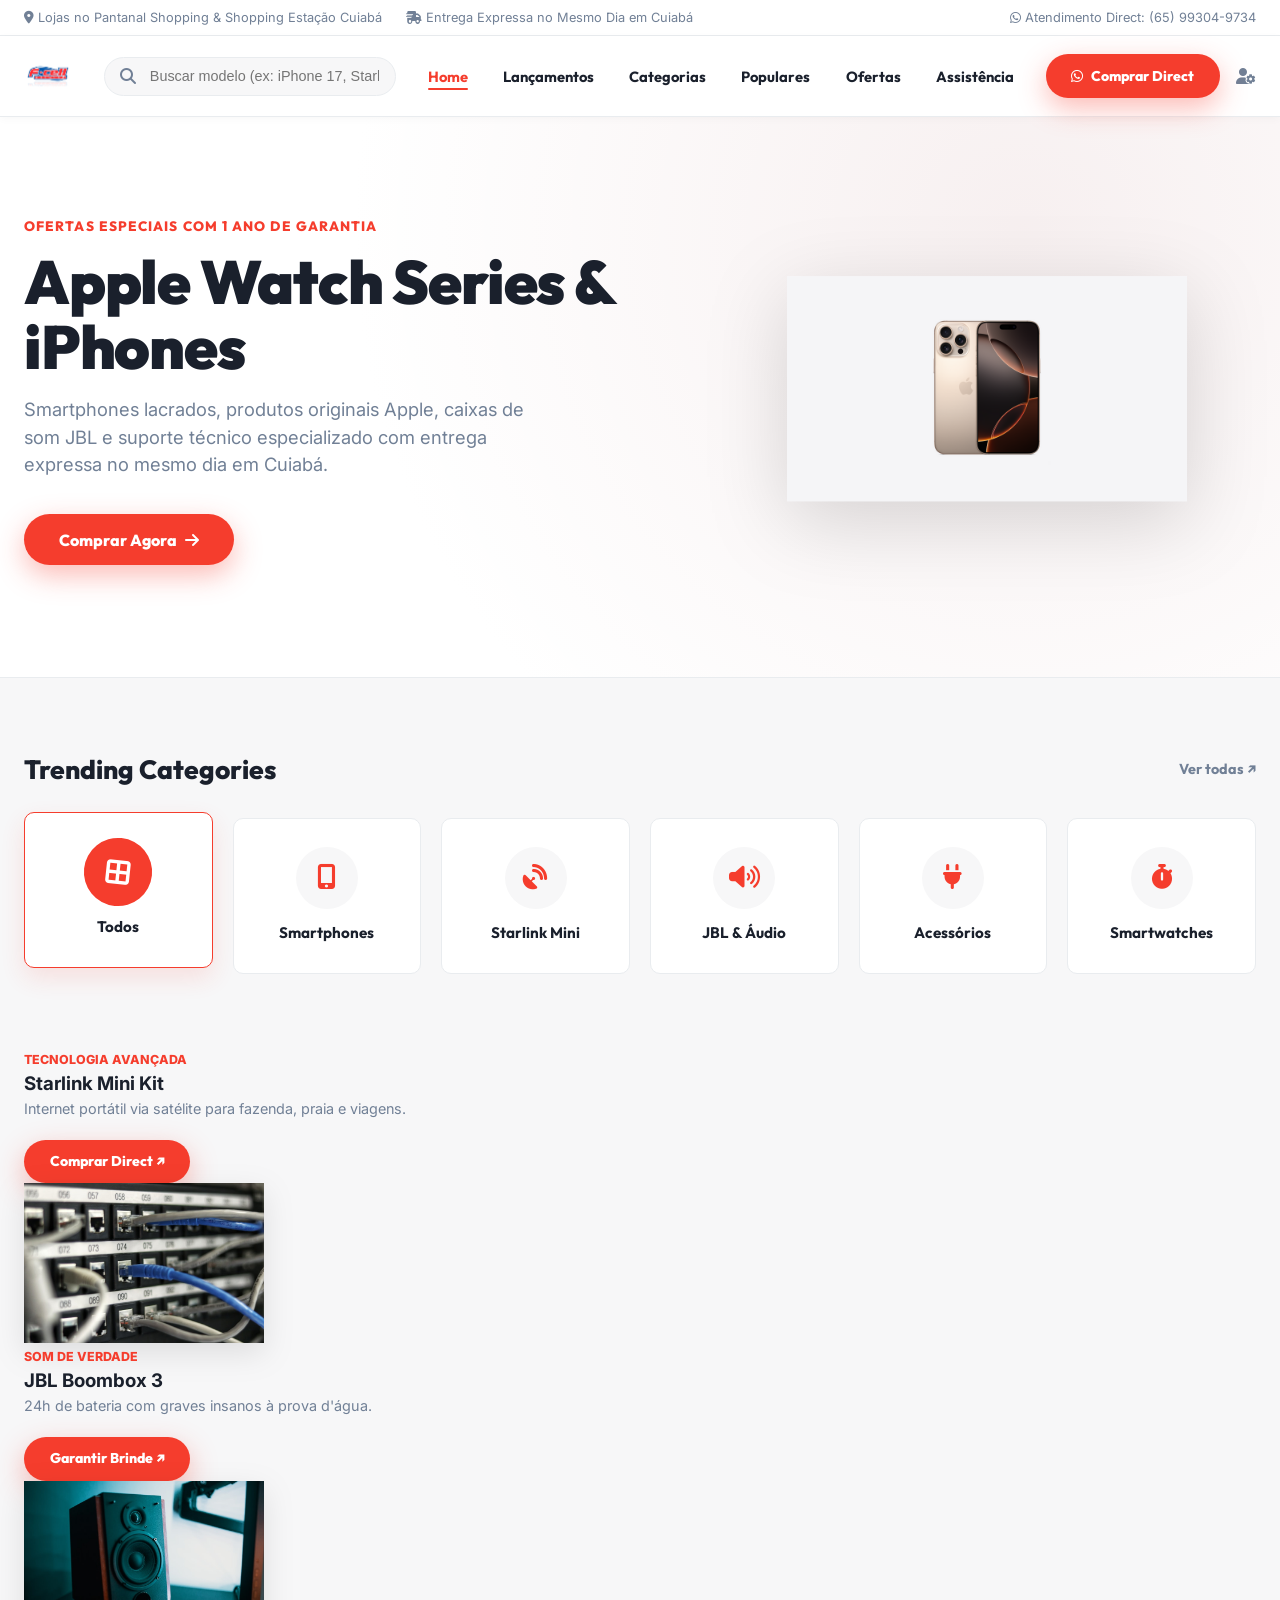
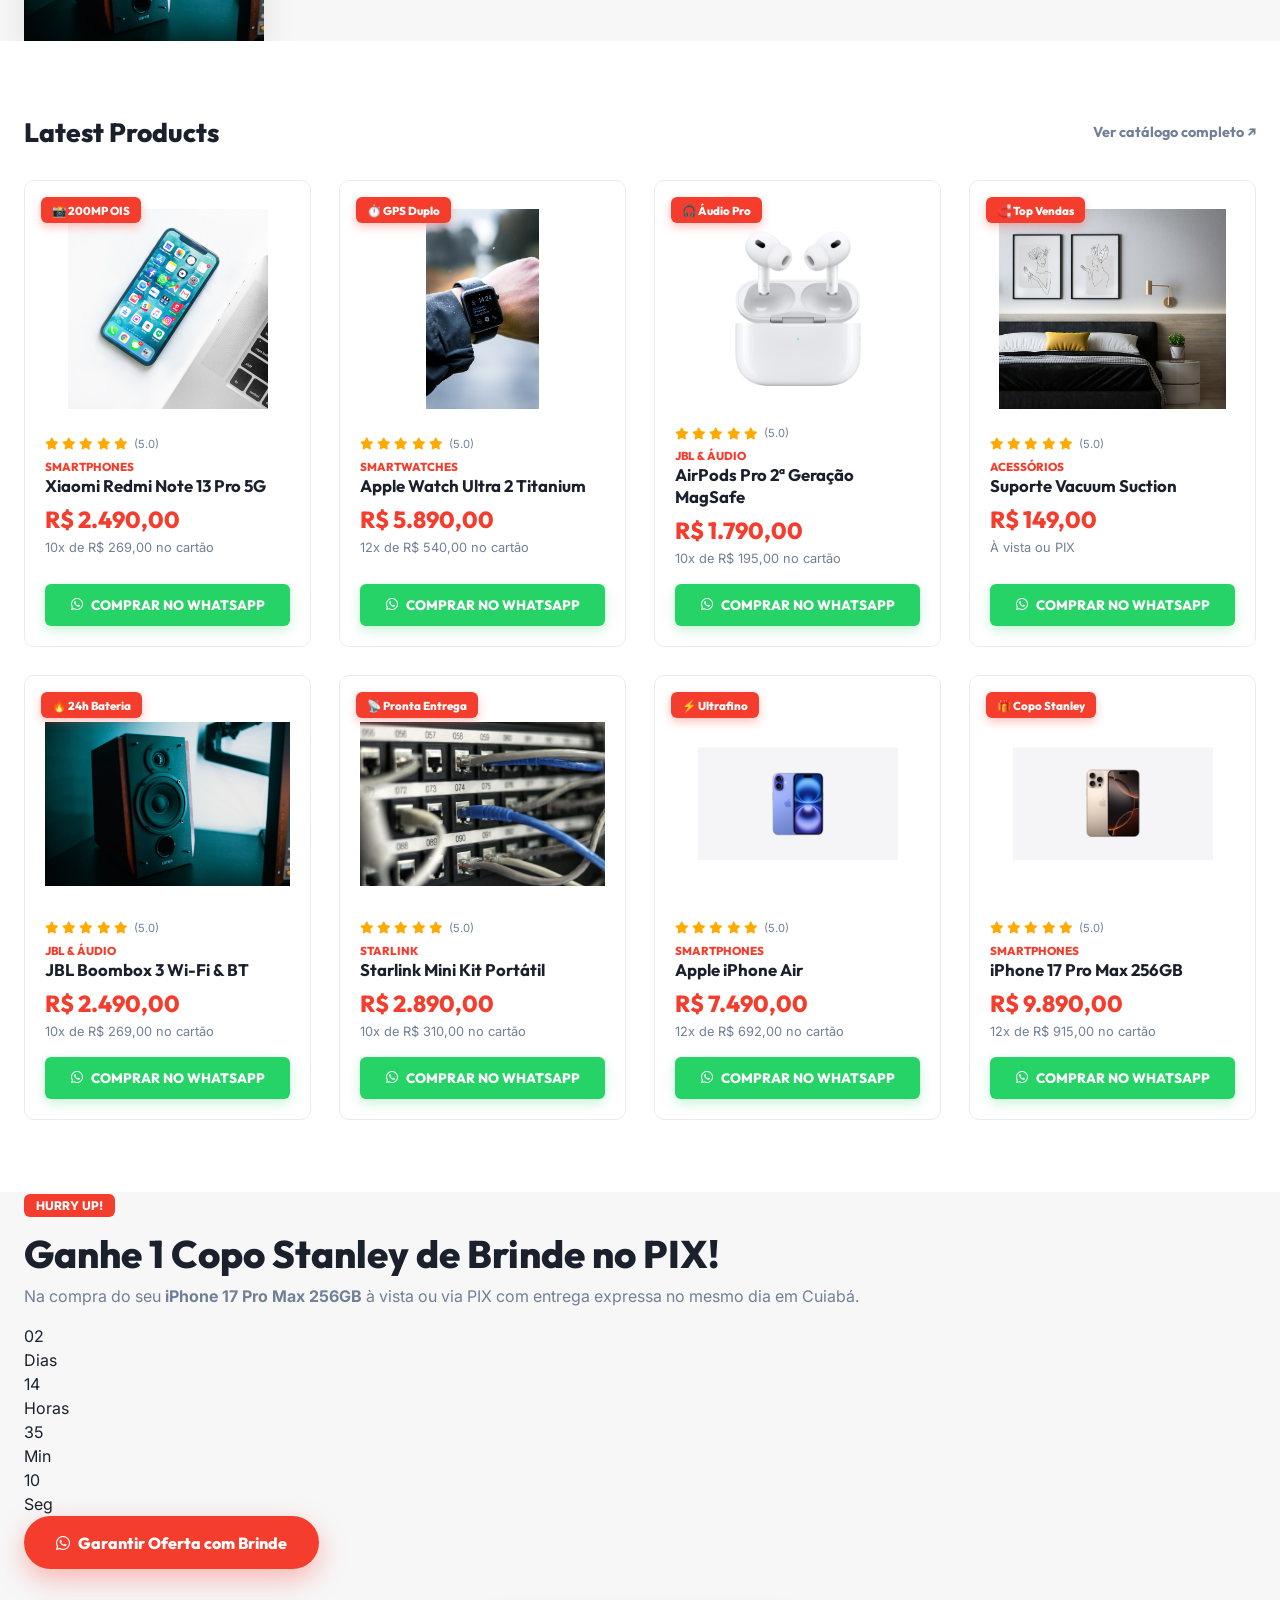
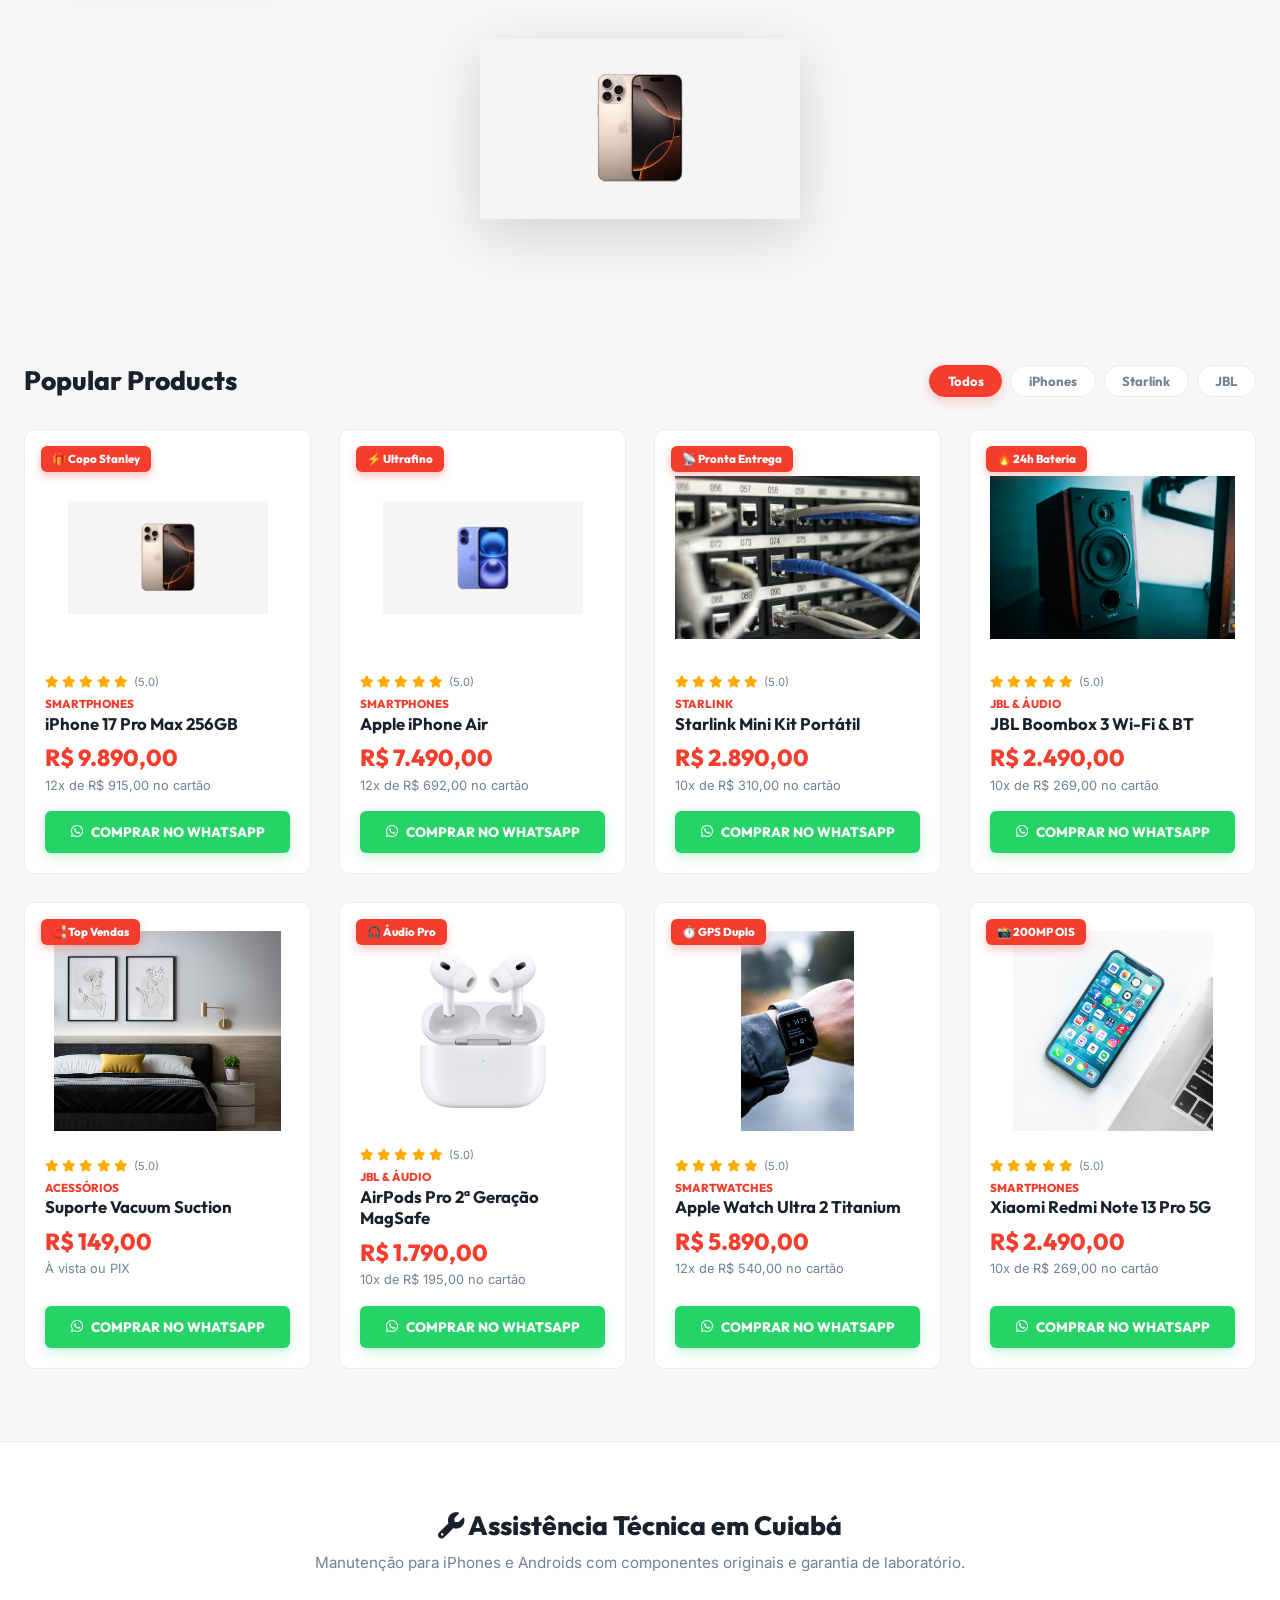
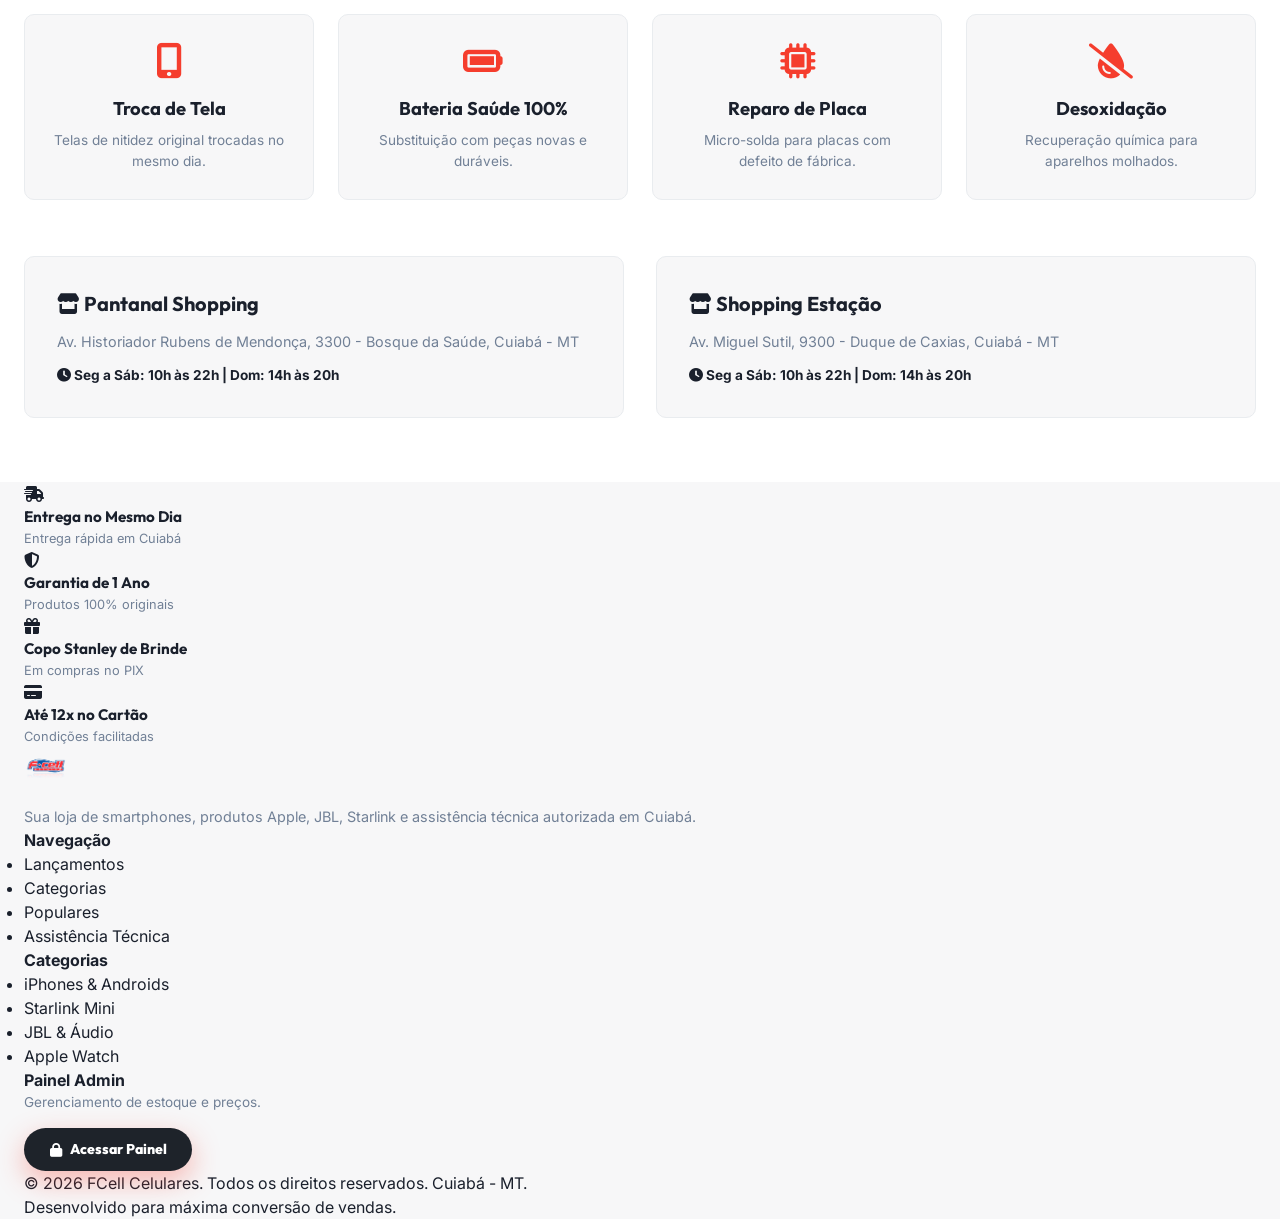
==== commit 42a8d255: "fix: restaura integridade das secoes da home index.html, corrige estilização dos chips de categoria " ====
--- a/index.html
+++ b/index.html
@@ -3,8 +3,8 @@
 <head>
   <meta charset="UTF-8">
   <meta name="viewport" content="width=device-width, initial-scale=1.0">
-  <title>FCell Celulares | 18 Anos de Tradição em Santa Helena</title>
-  <meta name="description" content="Compre iPhones, Xiaomi, JBL, Starlink e acessórios com garantia oficial e os melhores preços de Santa Helena. Assistência técnica especializada com pronta entrega.">
+  <title>FCell Celulares | Loja Oficial de Smartphones, Acessórios e Assistência em Cuiabá</title>
+  <meta name="description" content="Compre iPhones, Xiaomi, JBL, Starlink e acessórios com garantia oficial e os melhores preços de Cuiabá. Assistência técnica especializada com pronta entrega.">
   
   <!-- FontAwesome Icons -->
   <link rel="stylesheet" href="https://cdnjs.cloudflare.com/ajax/libs/font-awesome/6.5.1/css/all.min.css">
@@ -20,11 +20,11 @@
   <div class="top-bar">
     <div class="container top-bar-flex">
       <div style="display: flex; align-items: center; gap: 1.5rem;">
-        <span><i class="fa-solid fa-location-dot text-primary"></i> Loja Física Oficial em Santa Helena — 18 Anos de Tradição</span>
-        <span><i class="fa-solid fa-truck-fast text-primary"></i> Pronta Entrega & Envio Rápido</span>
+        <span><i class="fa-solid fa-location-dot text-primary"></i> Lojas no Pantanal Shopping & Shopping Estação Cuiabá</span>
+        <span><i class="fa-solid fa-truck-fast text-primary"></i> Entrega Expressa no Mesmo Dia em Cuiabá</span>
       </div>
       <div>
-        <span><i class="fa-brands fa-whatsapp text-whatsapp"></i> Atendimento Direct: (65) 99999-9999</span>
+        <span><i class="fa-brands fa-whatsapp text-whatsapp"></i> Atendimento Direct: (65) 99304-9734</span>
       </div>
     </div>
   </div>
@@ -54,7 +54,7 @@
       </nav>
 
       <div style="display: flex; align-items: center; gap: 1rem;">
-        <a href="https://wa.me/5565999999999" target="_blank" id="header-whatsapp-btn" class="btn-drou-cta">
+        <a href="https://wa.me/5565993049734" target="_blank" id="header-whatsapp-btn" class="btn-drou-cta">
           <i class="fa-brands fa-whatsapp"></i>
           <span>Comprar Direct</span>
         </a>
@@ -70,15 +70,15 @@
     <div class="container drou-hero-grid">
       <div>
         <div class="drou-hero-subtitle-tag" id="hero-badge-text">
-          📍 FCELL CELULARES — 18 ANOS EM SANTA HELENA
+          OFERTAS ESPECIAIS COM 1 ANO DE GARANTIA
         </div>
 
         <h1 class="drou-hero-title" id="hero-title">
-          Smartphones, JBL & Starlink Mini
+          Apple Watch Series & iPhones
         </h1>
 
         <p class="drou-hero-description" id="hero-subtitle">
-          Smartphones lacrados, produtos originais Apple, caixas de som JBL, Starlink Mini e suporte técnico especializado com 18 anos de tradição em Santa Helena.
+          Smartphones lacrados, produtos originais Apple, caixas de som JBL e suporte técnico especializado com entrega expressa no mesmo dia em Cuiabá.
         </p>
 
         <a href="#populares" class="btn-drou-cta" style="padding: 0.85rem 2.2rem; font-size: 1rem;">
@@ -93,11 +93,11 @@
     </div>
   </section>
 
-  <!-- CATEGORIES -->
+  <!-- TRENDING CATEGORIES -->
   <section id="categorias" class="trending-categories-section">
     <div class="container">
       <div class="drou-section-header">
-        <h2 class="drou-section-title">Categorias em Destaque</h2>
+        <h2 class="drou-section-title">Trending Categories</h2>
         <a href="#populares" class="drou-view-all-link">Ver todas ↗</a>
       </div>
 
@@ -144,7 +144,7 @@
           <span style="color: var(--color-primary); font-size: 0.78rem; font-weight: 800; text-transform: uppercase;">TECNOLOGIA AVANÇADA</span>
           <h3>Starlink Mini Kit</h3>
           <p style="font-size: 0.9rem; color: var(--color-text-muted); margin-bottom: 1.25rem;">Internet portátil via satélite para fazenda, praia e viagens.</p>
-          <a href="#populares" class="btn-drou-cta">Comprar Direct ↗</a>
+          <a href="#populares" class="btn-drou-cta" onclick="openProductModal('starlink-mini')">Comprar Direct ↗</a>
         </div>
         <img src="./products/starlink_mini.png" alt="Starlink Mini" style="max-height: 160px; filter: drop-shadow(0 10px 15px rgba(0,0,0,0.1));">
       </div>
@@ -155,7 +155,7 @@
           <span style="color: var(--color-primary); font-size: 0.78rem; font-weight: 800; text-transform: uppercase;">SOM DE VERDADE</span>
           <h3>JBL Boombox 3</h3>
           <p style="font-size: 0.9rem; color: var(--color-text-muted); margin-bottom: 1.25rem;">24h de bateria com graves insanos à prova d'água.</p>
-          <a href="#populares" class="btn-drou-cta">Garantir Brinde ↗</a>
+          <a href="#populares" class="btn-drou-cta" onclick="openProductModal('jbl-boombox-3')">Garantir Brinde ↗</a>
         </div>
         <img src="./products/jbl_boombox_3.png" alt="JBL Boombox 3" style="max-height: 160px; filter: drop-shadow(0 10px 15px rgba(0,0,0,0.1));">
       </div>
@@ -166,7 +166,7 @@
   <section id="lancamentos" class="drou-products-section">
     <div class="container">
       <div class="drou-section-header">
-        <h2 class="drou-section-title">Últimos Lançamentos</h2>
+        <h2 class="drou-section-title">Latest Products</h2>
         <a href="#populares" class="drou-view-all-link">Ver catálogo completo ↗</a>
       </div>
 
@@ -181,12 +181,12 @@
     <div class="container">
       <div class="drou-countdown-card">
         <div>
-          <span style="background: var(--color-primary); color: #fff; font-size: 0.75rem; font-weight: 800; padding: 0.25rem 0.75rem; border-radius: var(--radius-sm); text-transform: uppercase;">OFERTA LIMITADA!</span>
+          <span style="background: var(--color-primary); color: #fff; font-size: 0.75rem; font-weight: 800; padding: 0.25rem 0.75rem; border-radius: var(--radius-sm); text-transform: uppercase;">Hurry Up!</span>
           <h2 style="font-family: var(--font-heading); font-size: 2.4rem; font-weight: 800; margin: 1rem 0 0.5rem 0; line-height: 1.15;">
             Ganhe 1 Copo Stanley de Brinde no PIX!
           </h2>
           <p style="color: var(--color-text-muted); font-size: 1rem; margin-bottom: 1rem;">
-            Na compra do seu <strong>iPhone 17 Pro Max 256GB</strong> à vista ou via PIX com pronta entrega em Santa Helena.
+            Na compra do seu <strong>iPhone 17 Pro Max 256GB</strong> à vista ou via PIX com entrega expressa no mesmo dia em Cuiabá.
           </p>
 
           <div class="timer-boxes-flex">
@@ -208,7 +208,7 @@
             </div>
           </div>
 
-          <a href="https://wa.me/5565999999999" id="deal-whatsapp-btn" target="_blank" class="btn-drou-cta" style="padding: 0.9rem 2rem; font-size: 1rem;">
+          <a href="https://wa.me/5565993049734" id="deal-whatsapp-btn" target="_blank" class="btn-drou-cta" style="padding: 0.9rem 2rem; font-size: 1rem;">
             <i class="fa-brands fa-whatsapp"></i>
             <span>Garantir Oferta com Brinde</span>
           </a>
@@ -225,7 +225,7 @@
   <section id="populares" class="drou-products-section" style="background: var(--bg-main);">
     <div class="container">
       <div class="drou-section-header">
-        <h2 class="drou-section-title">Produtos Populares</h2>
+        <h2 class="drou-section-title">Popular Products</h2>
         <div style="display: flex; gap: 0.5rem;">
           <button class="chip-btn active" onclick="setCategoryFilter('Todos')">Todos</button>
           <button class="chip-btn" onclick="setCategoryFilter('Smartphones')">iPhones</button>
@@ -240,15 +240,15 @@
     </div>
   </section>
 
-  <!-- ASSISTÊNCIA TÉCNICA ESPECIALIZADA & LOJA SANTA HELENA -->
+  <!-- ASSISTÊNCIA TÉCNICA ESPECIALIZADA & LOJAS CUIABÁ -->
   <section id="assistencia" style="padding: 4rem 0; background: #ffffff; border-top: 1px solid var(--border-color);">
     <div class="container">
       <div class="drou-section-header" style="justify-content: center; text-align: center; flex-direction: column; margin-bottom: 2.5rem;">
-        <h2 class="drou-section-title"><i class="fa-solid fa-wrench text-primary"></i> Assistência Técnica em Santa Helena</h2>
-        <p style="color: var(--color-text-muted); font-size: 0.95rem; margin-top: 0.4rem;">Manutenção para iPhones e Androids com componentes de alta qualidade, peças com garantia e 18 anos de tradição.</p>
-      </div>
-
-      <div style="display: grid; grid-template-columns: repeat(auto-fit, minmax(220px, 1fr)); gap: 1.5rem; margin-bottom: 3.5rem;">
+        <h2 class="drou-section-title"><i class="fa-solid fa-wrench text-primary"></i> Assistência Técnica em Cuiabá</h2>
+        <p style="color: var(--color-text-muted); font-size: 0.95rem; margin-top: 0.4rem;">Manutenção para iPhones e Androids com componentes originais e garantia de laboratório.</p>
+      </div>
+
+      <div style="display: grid; grid-template-columns: repeat(4, 1fr); gap: 1.5rem; margin-bottom: 3.5rem;">
         <div style="background: var(--bg-main); padding: 1.75rem; border-radius: var(--radius-md); border: 1px solid var(--border-color); text-align: center;">
           <i class="fa-solid fa-mobile-screen-button" style="font-size: 2.2rem; color: var(--color-primary); margin-bottom: 1rem;"></i>
           <h3 style="font-family: var(--font-heading); font-size: 1.15rem; margin-bottom: 0.5rem;">Troca de Tela</h3>
@@ -274,11 +274,19 @@
         </div>
       </div>
 
-      <!-- Location -->
-      <div style="max-width: 700px; margin: 0 auto; background: var(--bg-main); padding: 2rem; border-radius: var(--radius-md); border: 1px solid var(--border-color); text-align: center;">
-        <h3 style="font-family: var(--font-heading); font-size: 1.35rem; margin-bottom: 0.75rem;"><i class="fa-solid fa-store text-primary"></i> Loja Física Oficial — Santa Helena</h3>
-        <p style="color: var(--color-text-muted); font-size: 0.95rem;">📍 Rua Teodomiro Rêgo, 207 - Centro, Santa Helena de Goiás - GO</p>
-        <p style="font-size: 0.9rem; font-weight: 700; margin-top: 0.75rem; color: var(--color-primary);"><i class="fa-solid fa-award"></i> 18 Anos de Tradição, Qualidade e Confiança!</p>
+      <!-- Locations -->
+      <div style="display: grid; grid-template-columns: 1fr 1fr; gap: 2rem;">
+        <div style="background: var(--bg-main); padding: 2rem; border-radius: var(--radius-md); border: 1px solid var(--border-color);">
+          <h3 style="font-family: var(--font-heading); font-size: 1.25rem; margin-bottom: 0.75rem;"><i class="fa-solid fa-store text-primary"></i> Pantanal Shopping</h3>
+          <p style="color: var(--color-text-muted); font-size: 0.9rem;">Av. Historiador Rubens de Mendonça, 3300 - Bosque da Saúde, Cuiabá - MT</p>
+          <p style="font-size: 0.85rem; font-weight: 700; margin-top: 0.75rem;"><i class="fa-solid fa-clock"></i> Seg a Sáb: 10h às 22h | Dom: 14h às 20h</p>
+        </div>
+
+        <div style="background: var(--bg-main); padding: 2rem; border-radius: var(--radius-md); border: 1px solid var(--border-color);">
+          <h3 style="font-family: var(--font-heading); font-size: 1.25rem; margin-bottom: 0.75rem;"><i class="fa-solid fa-store text-primary"></i> Shopping Estação</h3>
+          <p style="color: var(--color-text-muted); font-size: 0.9rem;">Av. Miguel Sutil, 9300 - Duque de Caxias, Cuiabá - MT</p>
+          <p style="font-size: 0.85rem; font-weight: 700; margin-top: 0.75rem;"><i class="fa-solid fa-clock"></i> Seg a Sáb: 10h às 22h | Dom: 14h às 20h</p>
+        </div>
       </div>
     </div>
   </section>
@@ -289,8 +297,8 @@
       <div class="drou-feature-item">
         <i class="fa-solid fa-truck-fast drou-feature-icon"></i>
         <div>
-          <h5 style="font-family: var(--font-heading); font-size: 0.95rem; font-weight: 700;">Pronta Entrega</h5>
-          <p style="font-size: 0.8rem; color: var(--color-text-muted);">Atendimento rápido em Santa Helena</p>
+          <h5 style="font-family: var(--font-heading); font-size: 0.95rem; font-weight: 700;">Entrega no Mesmo Dia</h5>
+          <p style="font-size: 0.8rem; color: var(--color-text-muted);">Entrega rápida em Cuiabá</p>
         </div>
       </div>
 
@@ -320,13 +328,25 @@
     </div>
   </section>
 
+  <!-- PRODUCT DETAILS MODAL -->
+  <div class="modal-backdrop" id="product-modal">
+    <div class="modal-content">
+      <button class="modal-close-btn" onclick="closeProductModal()"><i class="fa-solid fa-xmark"></i></button>
+      <div style="display: grid; grid-template-columns: 1fr 1.2fr; gap: 2.5rem;" id="modal-product-body">
+        <!-- Rendered by js/script.js -->
+      </div>
+    </div>
+  </div>
+
+  <div class="toast-container" id="toast-container"></div>
+
   <!-- FOOTER -->
   <footer class="footer-drou">
     <div class="container">
       <div class="footer-drou-grid">
         <div>
           <img src="./instagram/logo_transparent.png" alt="FCell Celulares" style="height: 44px; margin-bottom: 1rem;">
-          <p style="font-size: 0.9rem; color: var(--color-text-muted);">Sua loja de smartphones, produtos Apple, JBL, Starlink e assistência técnica autorizada em Santa Helena — 18 Anos de Tradição.</p>
+          <p style="font-size: 0.9rem; color: var(--color-text-muted);">Sua loja de smartphones, produtos Apple, JBL, Starlink e assistência técnica autorizada em Cuiabá.</p>
         </div>
 
         <div class="footer-drou-col">
@@ -360,7 +380,7 @@
       </div>
 
       <div class="footer-drou-bottom">
-        <p>&copy; 2026 FCell Celulares — Santa Helena. Todos os direitos reservados.</p>
+        <p>&copy; 2026 FCell Celulares. Todos os direitos reservados. Cuiabá - MT.</p>
         <p>Desenvolvido para máxima conversão de vendas.</p>
       </div>
     </div>
--- a/css/styles.css
+++ b/css/styles.css
@@ -1,5 +1,5 @@
 /* ==========================================================================
-   FCELL CELULARES - DROU MINIMAL E-COMMERCE DESIGN SYSTEM (EYE CANDY & ANIMATIONS)
+   FCELL CELULARES - DROU MINIMAL E-COMMERCE DESIGN SYSTEM & ADMIN PANEL
    ========================================================================== */
 
 @import url('https://fonts.googleapis.com/css2?family=Outfit:wght@500;600;700;800;900&family=Inter:wght@400;500;600;700;800&display=swap');
@@ -204,7 +204,6 @@
   width: 100%;
 }
 
-/* EYE CANDY CTA BUTTON WITH SHIMMER SWEEP */
 .btn-drou-cta {
   display: inline-flex;
   align-items: center;
@@ -222,34 +221,13 @@
   overflow: hidden;
 }
 
-.btn-drou-cta::after {
-  content: '';
-  position: absolute;
-  top: -50%;
-  left: -50%;
-  width: 200%;
-  height: 200%;
-  background: linear-gradient(
-    60deg,
-    rgba(255, 255, 255, 0) 20%,
-    rgba(255, 255, 255, 0.35) 50%,
-    rgba(255, 255, 255, 0) 80%
-  );
-  transform: rotate(30deg) translateY(-100%);
-  transition: transform 0.6s ease;
-}
-
-.btn-drou-cta:hover::after {
-  transform: rotate(30deg) translateY(100%);
-}
-
 .btn-drou-cta:hover {
   background: var(--color-primary-hover);
   transform: translateY(-2px) scale(1.02);
   box-shadow: 0 12px 32px rgba(245, 61, 45, 0.45);
 }
 
-/* DROU Hero Showcase with Floating Eye Candy Animation */
+/* Hero Showcase */
 .drou-hero-section {
   background: radial-gradient(circle at 80% 20%, rgba(245, 61, 45, 0.04) 0%, #ffffff 60%);
   padding: 4.5rem 0 5.5rem 0;
@@ -294,7 +272,6 @@
   max-width: 520px;
 }
 
-/* Floating Product Animation Keyframe */
 @keyframes heroFloat {
   0% { transform: translateY(0px) rotate(0deg); }
   50% { transform: translateY(-12px) rotate(-1.5deg); }
@@ -315,7 +292,7 @@
   transform: scale(1.06) rotate(2deg);
 }
 
-/* Trending Categories (Micro-animations) */
+/* Trending Categories */
 .trending-categories-section {
   padding: 4.5rem 0;
 }
@@ -368,42 +345,28 @@
   font-weight: 700;
 }
 
-/* Dual Promo Banners */
-.drou-dual-banners-section {
-  padding: 2rem 0 4rem 0;
-}
-
-.drou-dual-banners-grid {
-  display: grid;
-  grid-template-columns: 1fr 1fr;
-  gap: 2rem;
-}
-
-.drou-banner-card {
-  background: var(--bg-banner);
-  border-radius: var(--radius-lg);
-  padding: 2.5rem;
-  display: flex;
-  align-items: center;
-  justify-content: space-between;
-  border: 1px solid var(--border-color);
-  transition: var(--transition-normal);
-}
-
-.drou-banner-card:hover {
-  transform: translateY(-4px);
-  box-shadow: var(--shadow-md);
-}
-
-.drou-banner-card img {
-  transition: var(--transition-bounce);
-}
-
-.drou-banner-card:hover img {
-  transform: scale(1.08) rotate(-2deg);
-}
-
-/* Clean Product Cards Grid & Micro-interactions */
+/* Category Filter Chips */
+.chip-btn {
+  background: #ffffff;
+  border: 1px solid var(--border-color);
+  color: var(--color-text-muted);
+  font-family: var(--font-heading);
+  font-size: 0.82rem;
+  font-weight: 700;
+  padding: 0.45rem 1.1rem;
+  border-radius: var(--radius-full);
+  transition: var(--transition-fast);
+  cursor: pointer;
+}
+
+.chip-btn:hover, .chip-btn.active {
+  background: var(--color-primary);
+  color: #ffffff;
+  border-color: var(--color-primary);
+  box-shadow: 0 4px 12px rgba(245, 61, 45, 0.25);
+}
+
+/* Product Grid */
 .drou-products-section {
   padding: 4.5rem 0;
   background: #ffffff;
@@ -434,7 +397,6 @@
   transform: translateY(-6px);
 }
 
-/* Eye Candy Badge Pulse */
 @keyframes badgePulse {
   0% { transform: scale(1); }
   50% { transform: scale(1.05); }
@@ -511,7 +473,6 @@
   margin-bottom: 1rem;
 }
 
-/* EYE CANDY BUY BUTTON */
 .btn-drou-buy {
   width: 100%;
   display: flex;
@@ -528,8 +489,6 @@
   border-radius: var(--radius-sm);
   transition: var(--transition-normal);
   box-shadow: 0 4px 12px rgba(37, 211, 102, 0.25);
-  position: relative;
-  overflow: hidden;
 }
 
 .btn-drou-buy:hover {
@@ -538,128 +497,287 @@
   box-shadow: 0 8px 20px rgba(37, 211, 102, 0.4);
 }
 
-/* Countdown Box Timer Styling */
-.drou-countdown-banner-section {
-  padding: 4.5rem 0;
-}
-
-.drou-countdown-card {
-  background: var(--bg-banner);
+/* ==========================================================================
+   ADMIN PANEL DASHBOARD DESIGN STYLING
+   ========================================================================== */
+
+.admin-body {
+  background-color: var(--bg-main);
+  min-height: 100vh;
+}
+
+.admin-auth-overlay {
+  position: fixed;
+  inset: 0;
+  z-index: 5000;
+  background: rgba(26, 32, 44, 0.95);
+  backdrop-filter: blur(12px);
+  display: flex;
+  align-items: center;
+  justify-content: center;
+  padding: 1.5rem;
+}
+
+.auth-card {
+  background: #ffffff;
   border-radius: var(--radius-lg);
-  padding: 3.5rem 3rem;
+  padding: 2.5rem;
+  width: 100%;
+  max-width: 420px;
+  text-align: center;
+  border: 1px solid var(--border-color);
+  box-shadow: var(--shadow-pop);
+}
+
+.pin-input {
+  width: 100%;
+  padding: 0.85rem 1rem;
+  font-size: 1.1rem;
+  border-radius: var(--radius-md);
+  border: 1px solid var(--border-color);
+  background: var(--bg-main);
+  outline: none;
+  margin: 1.25rem 0 1.5rem 0;
+  text-align: center;
+  letter-spacing: 0.2em;
+}
+
+.pin-input:focus {
+  border-color: var(--color-primary);
+  background: #ffffff;
+}
+
+.admin-header {
+  background: #ffffff;
+  border-bottom: 1px solid var(--border-color);
+  padding: 1rem 0;
+  box-shadow: var(--shadow-sm);
+}
+
+.metrics-grid {
   display: grid;
-  grid-template-columns: 1.2fr 1fr;
-  gap: 3rem;
-  align-items: center;
-  border: 1px solid var(--border-color);
+  grid-template-columns: repeat(auto-fit, minmax(240px, 1fr));
+  gap: 1.5rem;
+  margin-bottom: 2.5rem;
+}
+
+.metric-card {
+  background: #ffffff;
+  border: 1px solid var(--border-color);
+  border-radius: var(--radius-lg);
+  padding: 1.5rem;
+  display: flex;
+  align-items: center;
+  justify-content: space-between;
+  box-shadow: var(--shadow-sm);
+  transition: var(--transition-fast);
+}
+
+.metric-card:hover {
+  transform: translateY(-3px);
+  box-shadow: var(--shadow-md);
+}
+
+.metric-info h4 {
+  font-family: var(--font-heading);
+  font-size: 0.8rem;
+  font-weight: 700;
+  color: var(--color-text-muted);
+  text-transform: uppercase;
+}
+
+.metric-number {
+  font-family: var(--font-heading);
+  font-size: 2.2rem;
+  font-weight: 800;
+  color: var(--color-text-dark);
+  margin-top: 0.2rem;
+}
+
+.metric-icon {
+  width: 50px;
+  height: 50px;
+  border-radius: 50%;
+  display: flex;
+  align-items: center;
+  justify-content: center;
+  font-size: 1.3rem;
+}
+
+/* Admin Table Container & Styling */
+.admin-table-container {
+  background: #ffffff;
+  border: 1px solid var(--border-color);
+  border-radius: var(--radius-lg);
+  box-shadow: var(--shadow-sm);
+  overflow: hidden;
+  margin-bottom: 2.5rem;
+}
+
+.table-header-bar {
+  padding: 1.5rem;
+  border-bottom: 1px solid var(--border-color);
+  display: flex;
+  align-items: center;
+  justify-content: space-between;
+  flex-wrap: wrap;
+  gap: 1rem;
+}
+
+.table-responsive {
+  width: 100%;
+  overflow-x: auto;
+}
+
+.admin-table {
+  width: 100%;
+  border-collapse: collapse;
+  text-align: left;
+}
+
+.admin-table th {
+  background: var(--bg-main);
+  color: var(--color-text-muted);
+  font-family: var(--font-heading);
+  font-size: 0.78rem;
+  font-weight: 800;
+  text-transform: uppercase;
+  letter-spacing: 0.05em;
+  padding: 1rem 1.25rem;
+  border-bottom: 1px solid var(--border-color);
+}
+
+.admin-table td {
+  padding: 1rem 1.25rem;
+  border-bottom: 1px solid var(--border-color);
+  vertical-align: middle;
+  font-size: 0.9rem;
+}
+
+.admin-table tr:last-child td {
+  border-bottom: none;
+}
+
+.admin-table tr:hover td {
+  background: rgba(248, 249, 250, 0.6);
+}
+
+.prod-thumb-admin {
+  width: 48px;
+  height: 48px;
+  border-radius: var(--radius-sm);
+  object-fit: contain;
+  background: var(--bg-main);
+  padding: 0.2rem;
+  border: 1px solid var(--border-color);
+}
+
+.badge-status {
+  display: inline-block;
+  padding: 0.25rem 0.6rem;
+  border-radius: var(--radius-full);
+  font-size: 0.75rem;
+  font-weight: 700;
+}
+
+.badge-status.instock { background: rgba(37, 211, 102, 0.15); color: var(--color-whatsapp); }
+.badge-status.outstock { background: rgba(245, 61, 45, 0.15); color: var(--color-primary); }
+
+.action-btn-group {
+  display: flex;
+  align-items: center;
+  gap: 0.5rem;
+}
+
+.btn-icon-admin {
+  width: 32px;
+  height: 32px;
+  border-radius: var(--radius-sm);
+  border: 1px solid var(--border-color);
+  background: #ffffff;
+  display: inline-flex;
+  align-items: center;
+  justify-content: center;
+  font-size: 0.85rem;
+  transition: var(--transition-fast);
+}
+
+.btn-icon-admin:hover {
+  background: var(--color-primary);
+  color: #ffffff;
+  border-color: var(--color-primary);
+}
+
+/* Forms & Controls Styling */
+.form-group {
+  margin-bottom: 1.25rem;
+}
+
+.form-row {
+  display: grid;
+  grid-template-columns: 1fr 1fr;
+  gap: 1.25rem;
+}
+
+.form-label {
+  display: block;
+  font-family: var(--font-heading);
+  font-size: 0.82rem;
+  font-weight: 700;
+  color: var(--color-text-dark);
+  margin-bottom: 0.4rem;
+}
+
+.form-control {
+  width: 100%;
+  padding: 0.75rem 1rem;
+  border-radius: var(--radius-md);
+  border: 1px solid var(--border-color);
+  background: var(--bg-main);
+  font-family: var(--font-body);
+  font-size: 0.9rem;
+  outline: none;
+  transition: var(--transition-fast);
+}
+
+.form-control:focus {
+  border-color: var(--color-primary);
+  background: #ffffff;
+}
+
+/* Switch Toggle Slider */
+.switch {
   position: relative;
-  overflow: hidden;
-}
-
-.timer-boxes-flex {
-  display: flex;
-  gap: 1rem;
-  margin: 1.5rem 0;
-}
-
-.timer-box {
-  background: #ffffff;
-  border-radius: var(--radius-sm);
-  padding: 0.85rem 1.4rem;
-  text-align: center;
-  border: 1px solid var(--border-color);
-  box-shadow: var(--shadow-sm);
-  transition: var(--transition-fast);
-}
-
-.timer-box:hover {
-  border-color: var(--color-primary);
-  transform: translateY(-2px);
-}
-
-.timer-box-num {
-  font-family: var(--font-heading);
-  font-size: 1.5rem;
-  font-weight: 800;
-  color: var(--color-primary);
-}
-
-.timer-box-lbl {
-  font-size: 0.7rem;
-  text-transform: uppercase;
-  color: var(--color-text-muted);
-  font-weight: 800;
-}
-
-/* Trust Features Strip */
-.drou-features-strip {
-  background: #ffffff;
-  border-y: 1px solid var(--border-color);
-  padding: 2.5rem 0;
-}
-
-.drou-features-grid {
-  display: grid;
-  grid-template-columns: repeat(4, 1fr);
-  gap: 1.5rem;
-}
-
-.drou-feature-item {
-  display: flex;
-  align-items: center;
-  gap: 1rem;
-  transition: var(--transition-fast);
-}
-
-.drou-feature-item:hover {
-  transform: translateY(-2px);
-}
-
-.drou-feature-icon {
-  font-size: 2.2rem;
-  color: var(--color-primary);
-}
-
-/* Footer */
-.footer-drou {
-  background: #ffffff;
-  border-top: 1px solid var(--border-color);
-  color: var(--color-text-dark);
-  padding: 4rem 0 2rem 0;
-}
-
-.footer-drou-grid {
-  display: grid;
-  grid-template-columns: 1.5fr repeat(3, 1fr);
-  gap: 2.5rem;
-  margin-bottom: 3rem;
-}
-
-.footer-drou-col h4 {
-  font-family: var(--font-heading);
-  font-size: 1.05rem;
-  font-weight: 700;
-  margin-bottom: 1.25rem;
-}
-
-.footer-drou-links {
-  list-style: none;
-  display: flex;
-  flex-direction: column;
-  gap: 0.6rem;
-  font-size: 0.9rem;
-  color: var(--color-text-muted);
-}
-
-.footer-drou-bottom {
-  border-top: 1px solid var(--border-color);
-  padding-top: 2rem;
-  display: flex;
-  align-items: center;
-  justify-content: space-between;
-  font-size: 0.85rem;
-  color: var(--color-text-muted);
-}
+  display: inline-block;
+  width: 44px;
+  height: 24px;
+}
+
+.switch input { opacity: 0; width: 0; height: 0; }
+
+.slider {
+  position: absolute;
+  cursor: pointer;
+  inset: 0;
+  background-color: #cbd5e1;
+  transition: .3s;
+  border-radius: 24px;
+}
+
+.slider:before {
+  position: absolute;
+  content: "";
+  height: 18px;
+  width: 18px;
+  left: 3px;
+  bottom: 3px;
+  background-color: white;
+  transition: .3s;
+  border-radius: 50%;
+}
+
+input:checked + .slider { background-color: var(--color-primary); }
+input:checked + .slider:before { transform: translateX(20px); }
 
 /* Modals & Animated Toasts */
 .modal-backdrop {
@@ -718,7 +836,6 @@
   color: #ffffff;
 }
 
-/* Animated Toast Notification */
 .toast-container {
   position: fixed;
   bottom: 2rem;
@@ -758,8 +875,8 @@
   .drou-hero-description { margin-left: auto; margin-right: auto; }
   .drou-dual-banners-grid { grid-template-columns: 1fr; }
   .drou-countdown-card { grid-template-columns: 1fr; text-align: center; }
-  .timer-boxes-flex { justify-content: center; }
   .drou-features-grid { grid-template-columns: repeat(2, 1fr); }
+  .form-row { grid-template-columns: 1fr; }
 }
 
 @media (max-width: 600px) {
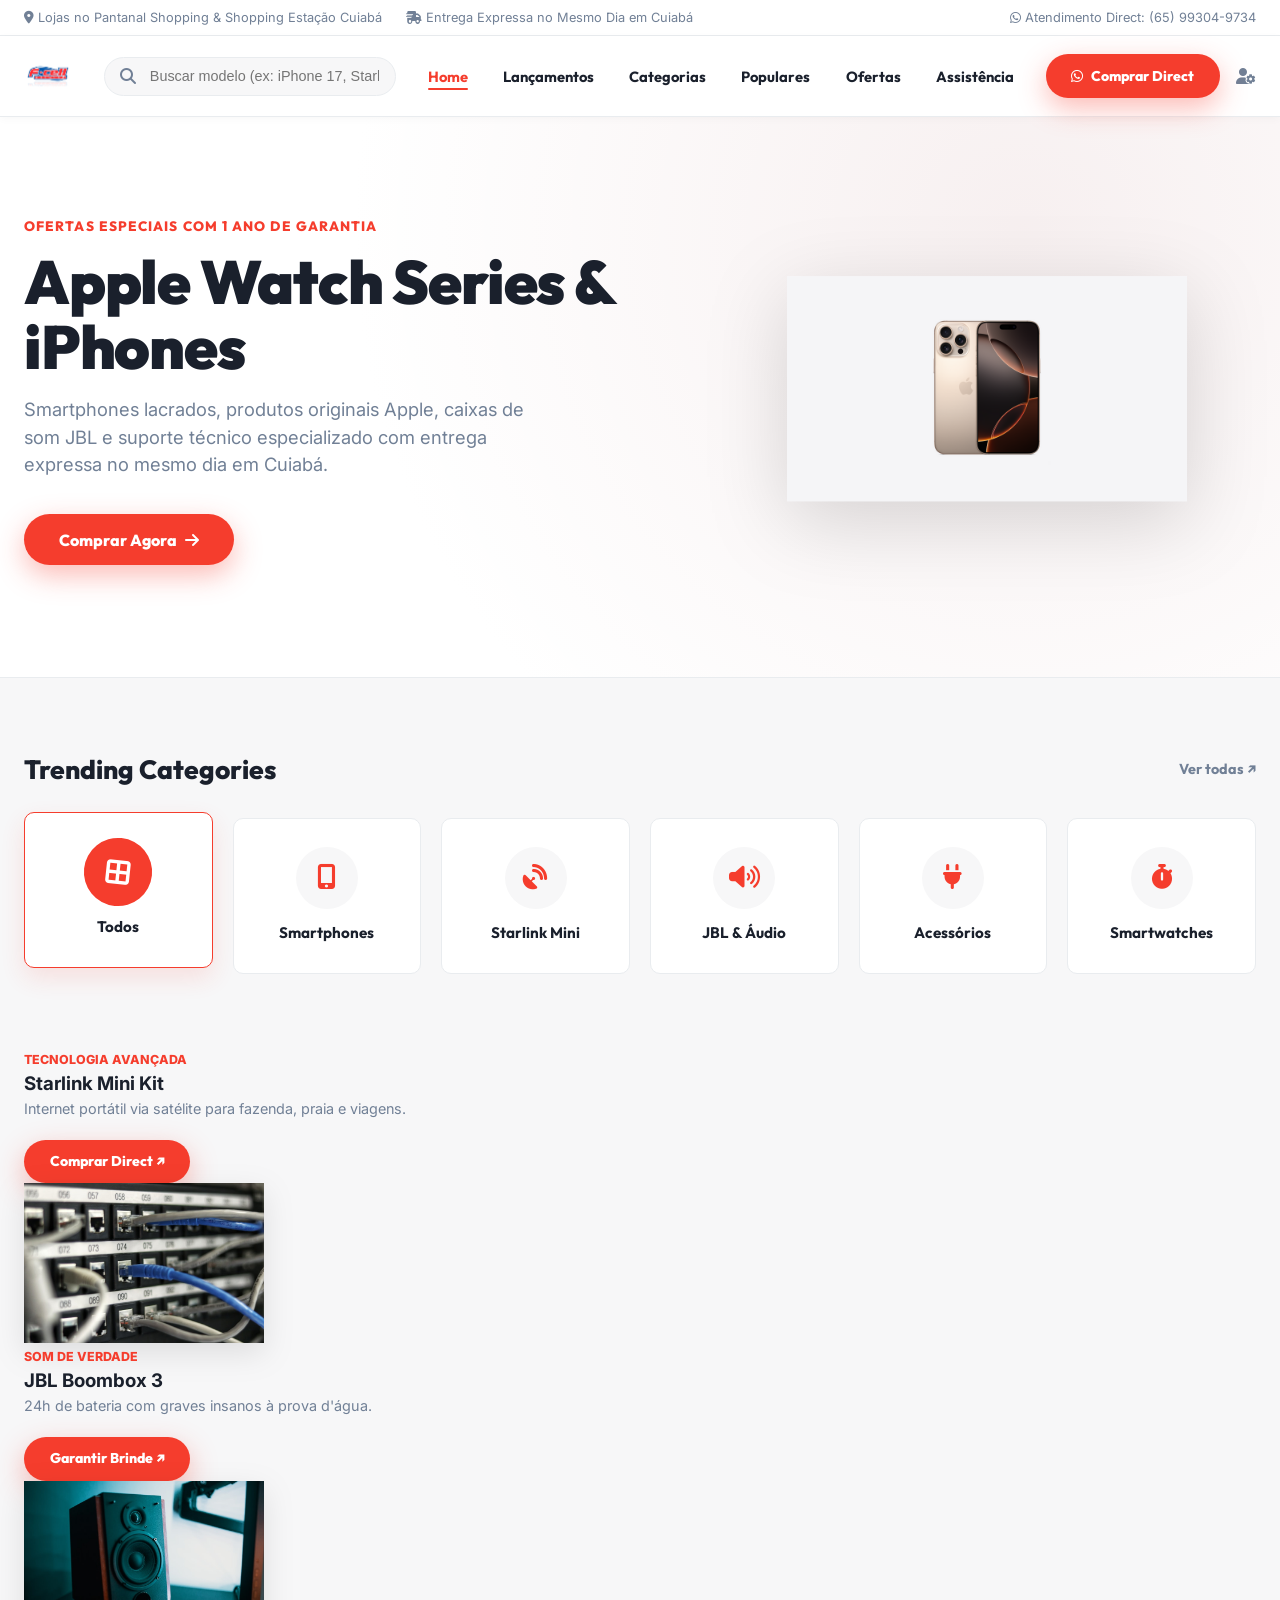
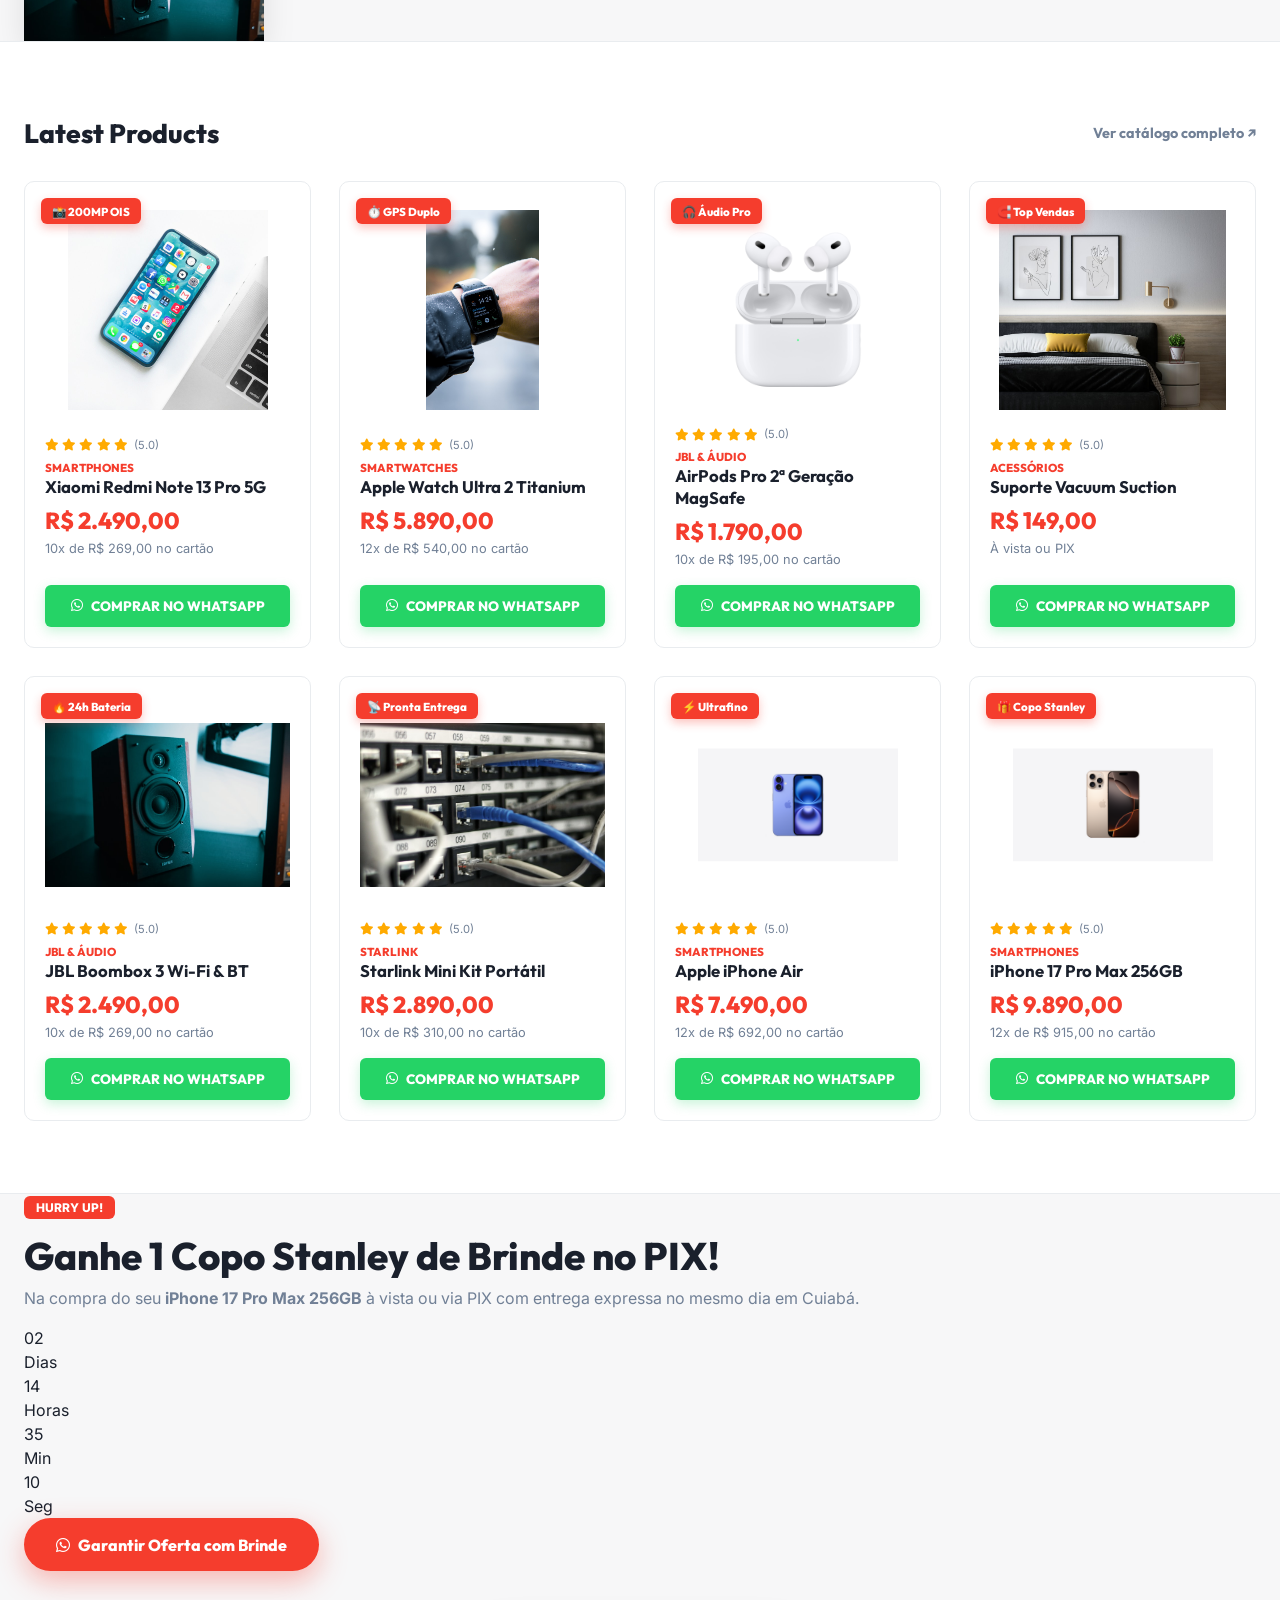
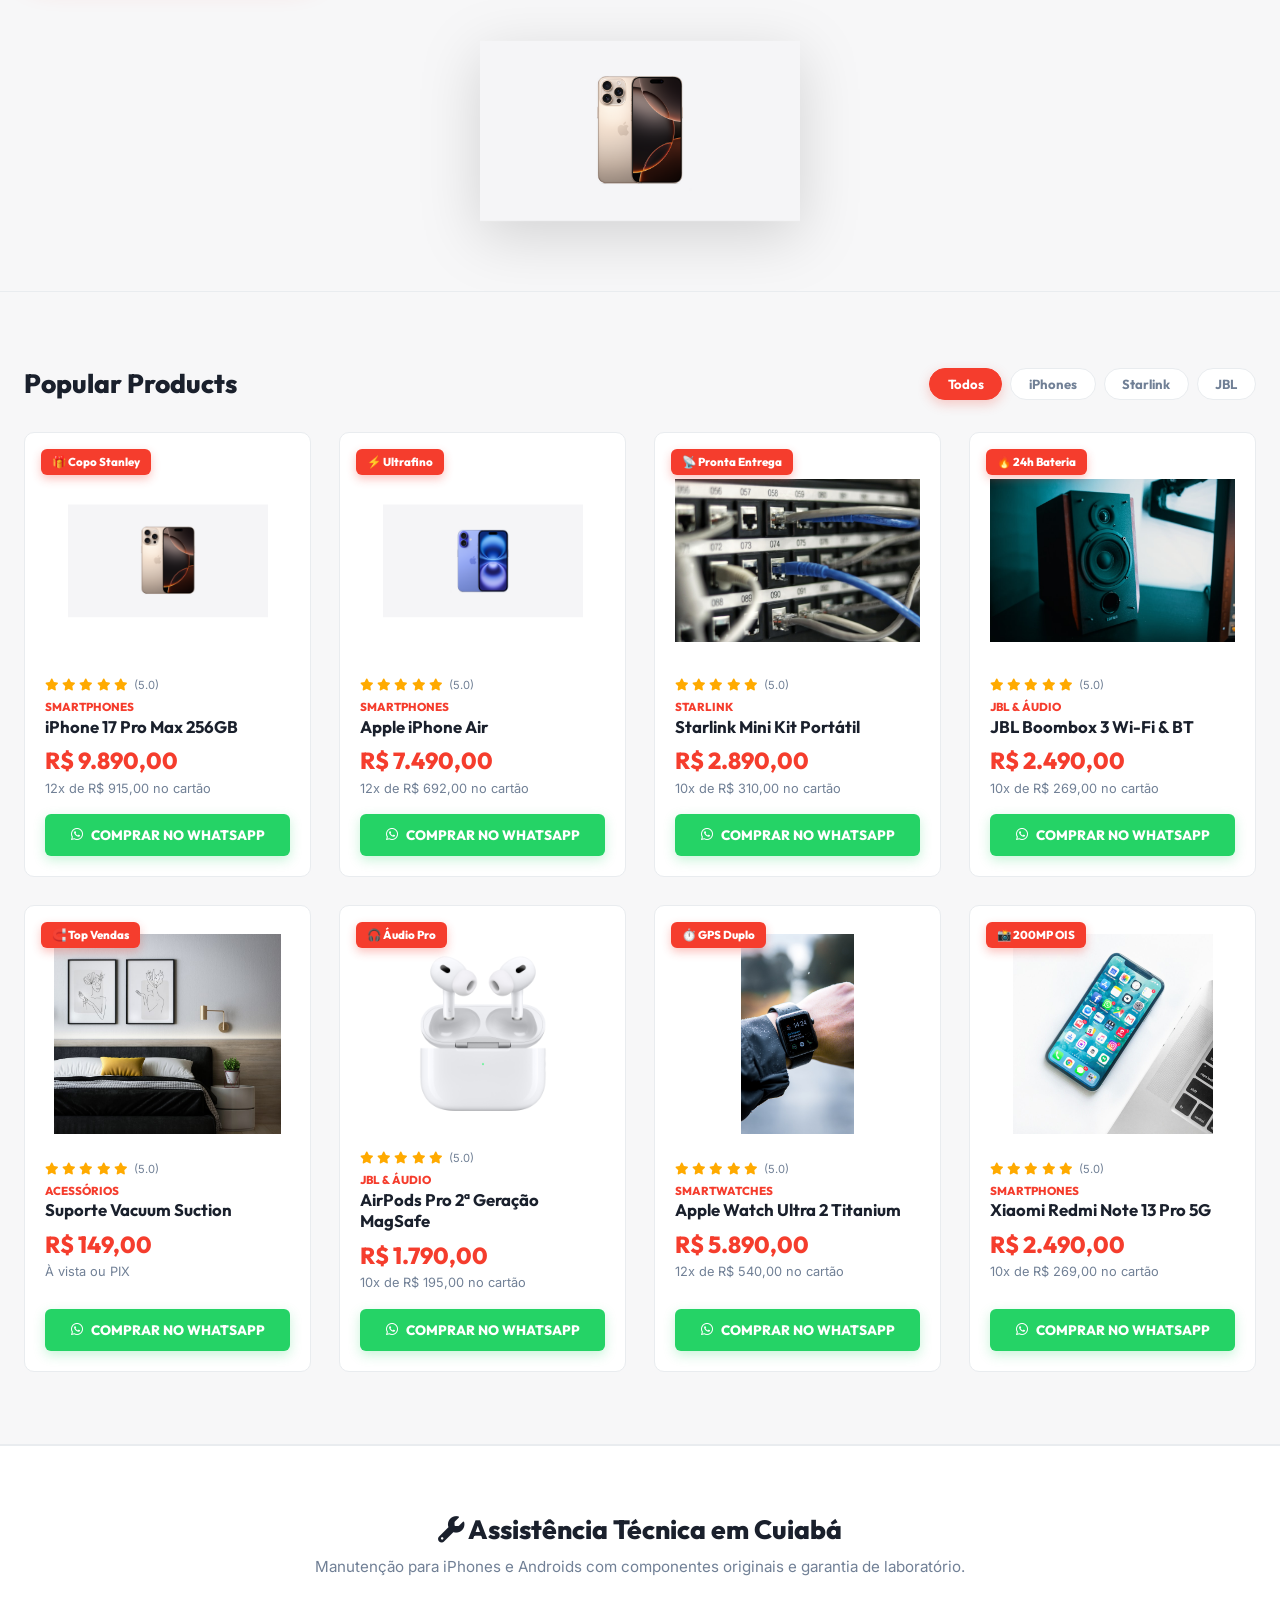
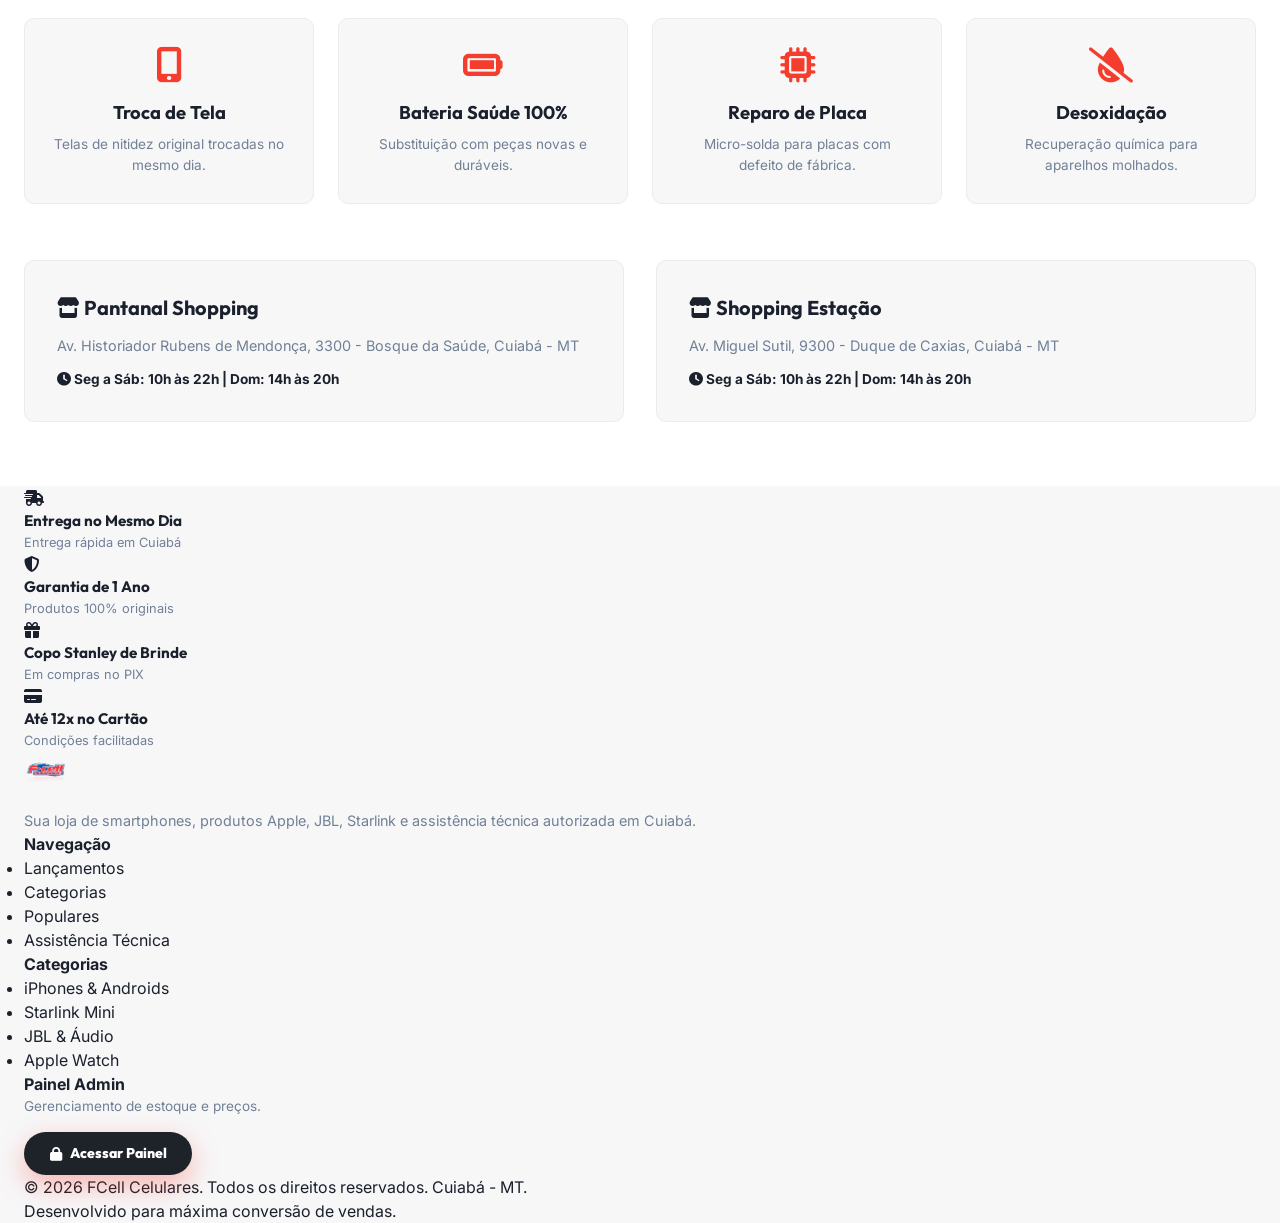
==== commit 821ebc42: "refactor: standardize asset paths to root-relative and implement image fallback handlers" ====
--- a/index.html
+++ b/index.html
@@ -6,13 +6,18 @@
   <title>FCell Celulares | Loja Oficial de Smartphones, Acessórios e Assistência em Cuiabá</title>
   <meta name="description" content="Compre iPhones, Xiaomi, JBL, Starlink e acessórios com garantia oficial e os melhores preços de Cuiabá. Assistência técnica especializada com pronta entrega.">
   
+  <!-- Preconnect & Google Fonts -->
+  <link rel="preconnect" href="https://fonts.googleapis.com">
+  <link rel="preconnect" href="https://fonts.gstatic.com" crossorigin>
+  <link href="https://fonts.googleapis.com/css2?family=Inter:wght@400;500;600;700;800&family=Outfit:wght@500;600;700;800;900&display=swap" rel="stylesheet">
+
   <!-- FontAwesome Icons -->
-  <link rel="stylesheet" href="https://cdnjs.cloudflare.com/ajax/libs/font-awesome/6.5.1/css/all.min.css">
+  <link rel="stylesheet" href="https://cdnjs.cloudflare.com/ajax/libs/font-awesome/6.5.1/css/all.min.css" integrity="sha512-DTOQO9RWCH3ppGqcWaEA1BIZOC6xxalwEsw9c2QQeAIftl+Vegovlnee1c9QX4TctnWMn13TZye+giMm8e2LwA==" crossorigin="anonymous" referrerpolicy="no-referrer" />
   
   <!-- Custom E-Commerce CSS -->
-  <link rel="stylesheet" href="css/styles.css">
+  <link rel="stylesheet" href="/css/styles.css">
   
-  <link rel="icon" type="image/png" href="./instagram/logo_transparent.png">
+  <link rel="icon" type="image/png" href="/instagram/logo_transparent.png">
 </head>
 <body>
 
@@ -33,7 +38,7 @@
   <header class="header-nav">
     <div class="container header-container">
       <a href="#" class="logo-wrapper">
-        <img src="./instagram/logo_transparent.png" alt="FCell Celulares Logo" class="logo-img">
+        <img src="/instagram/logo_transparent.png" alt="FCell Celulares Logo" class="logo-img" onerror="this.onerror=null; this.style.display='none';">
       </a>
 
       <!-- Search Input -->
@@ -88,7 +93,7 @@
       </div>
 
       <div style="text-align: center;">
-        <img src="./products/iphone_17_promax.png" alt="Apple Showcase" class="drou-hero-img" id="hero-card-img">
+        <img src="/products/iphone_17_promax.png" alt="Apple Showcase" class="drou-hero-img" id="hero-card-img" onerror="this.onerror=null; this.src='/products/iphone_17_promax.png';">
       </div>
     </div>
   </section>
@@ -146,7 +151,7 @@
           <p style="font-size: 0.9rem; color: var(--color-text-muted); margin-bottom: 1.25rem;">Internet portátil via satélite para fazenda, praia e viagens.</p>
           <a href="#populares" class="btn-drou-cta" onclick="openProductModal('starlink-mini')">Comprar Direct ↗</a>
         </div>
-        <img src="./products/starlink_mini.png" alt="Starlink Mini" style="max-height: 160px; filter: drop-shadow(0 10px 15px rgba(0,0,0,0.1));">
+        <img src="/products/starlink_mini.png" alt="Starlink Mini" style="max-height: 160px; filter: drop-shadow(0 10px 15px rgba(0,0,0,0.1));" onerror="this.onerror=null; this.src='/products/starlink_mini.png';">
       </div>
 
       <!-- Banner 2 -->
@@ -157,7 +162,7 @@
           <p style="font-size: 0.9rem; color: var(--color-text-muted); margin-bottom: 1.25rem;">24h de bateria com graves insanos à prova d'água.</p>
           <a href="#populares" class="btn-drou-cta" onclick="openProductModal('jbl-boombox-3')">Garantir Brinde ↗</a>
         </div>
-        <img src="./products/jbl_boombox_3.png" alt="JBL Boombox 3" style="max-height: 160px; filter: drop-shadow(0 10px 15px rgba(0,0,0,0.1));">
+        <img src="/products/jbl_boombox_3.png" alt="JBL Boombox 3" style="max-height: 160px; filter: drop-shadow(0 10px 15px rgba(0,0,0,0.1));" onerror="this.onerror=null; this.src='/products/jbl_boombox_3.png';">
       </div>
     </div>
   </section>
@@ -215,7 +220,7 @@
         </div>
 
         <div style="text-align: center;">
-          <img src="./products/iphone_17_promax.png" alt="iPhone 17 Pro Max Promo" style="max-height: 320px; margin: 0 auto; filter: drop-shadow(0 15px 30px rgba(0,0,0,0.15));">
+          <img src="/products/iphone_17_promax.png" alt="iPhone 17 Pro Max Promo" style="max-height: 320px; margin: 0 auto; filter: drop-shadow(0 15px 30px rgba(0,0,0,0.15));" onerror="this.onerror=null; this.src='/products/iphone_17_promax.png';">
         </div>
       </div>
     </div>
@@ -345,7 +350,7 @@
     <div class="container">
       <div class="footer-drou-grid">
         <div>
-          <img src="./instagram/logo_transparent.png" alt="FCell Celulares" style="height: 44px; margin-bottom: 1rem;">
+          <img src="/instagram/logo_transparent.png" alt="FCell Celulares" style="height: 44px; margin-bottom: 1rem;" onerror="this.onerror=null; this.style.display='none';">
           <p style="font-size: 0.9rem; color: var(--color-text-muted);">Sua loja de smartphones, produtos Apple, JBL, Starlink e assistência técnica autorizada em Cuiabá.</p>
         </div>
 
@@ -386,6 +391,6 @@
     </div>
   </footer>
 
-  <script src="js/script.js"></script>
+  <script src="/js/script.js"></script>
 </body>
 </html>
--- a/css/styles.css
+++ b/css/styles.css
@@ -1,8 +1,8 @@
+@import url('https://fonts.googleapis.com/css2?family=Outfit:wght@500;600;700;800;900&family=Inter:wght@400;500;600;700;800&display=swap');
+
 /* ==========================================================================
    FCELL CELULARES - DROU MINIMAL E-COMMERCE DESIGN SYSTEM & ADMIN PANEL
    ========================================================================== */
-
-@import url('https://fonts.googleapis.com/css2?family=Outfit:wght@500;600;700;800;900&family=Inter:wght@400;500;600;700;800&display=swap');
 
 :root {
   /* DROU Color Tokens */
@@ -370,7 +370,8 @@
 .drou-products-section {
   padding: 4.5rem 0;
   background: #ffffff;
-  border-y: 1px solid var(--border-color);
+  border-top: 1px solid var(--border-color);
+  border-bottom: 1px solid var(--border-color);
 }
 
 .drou-products-grid {
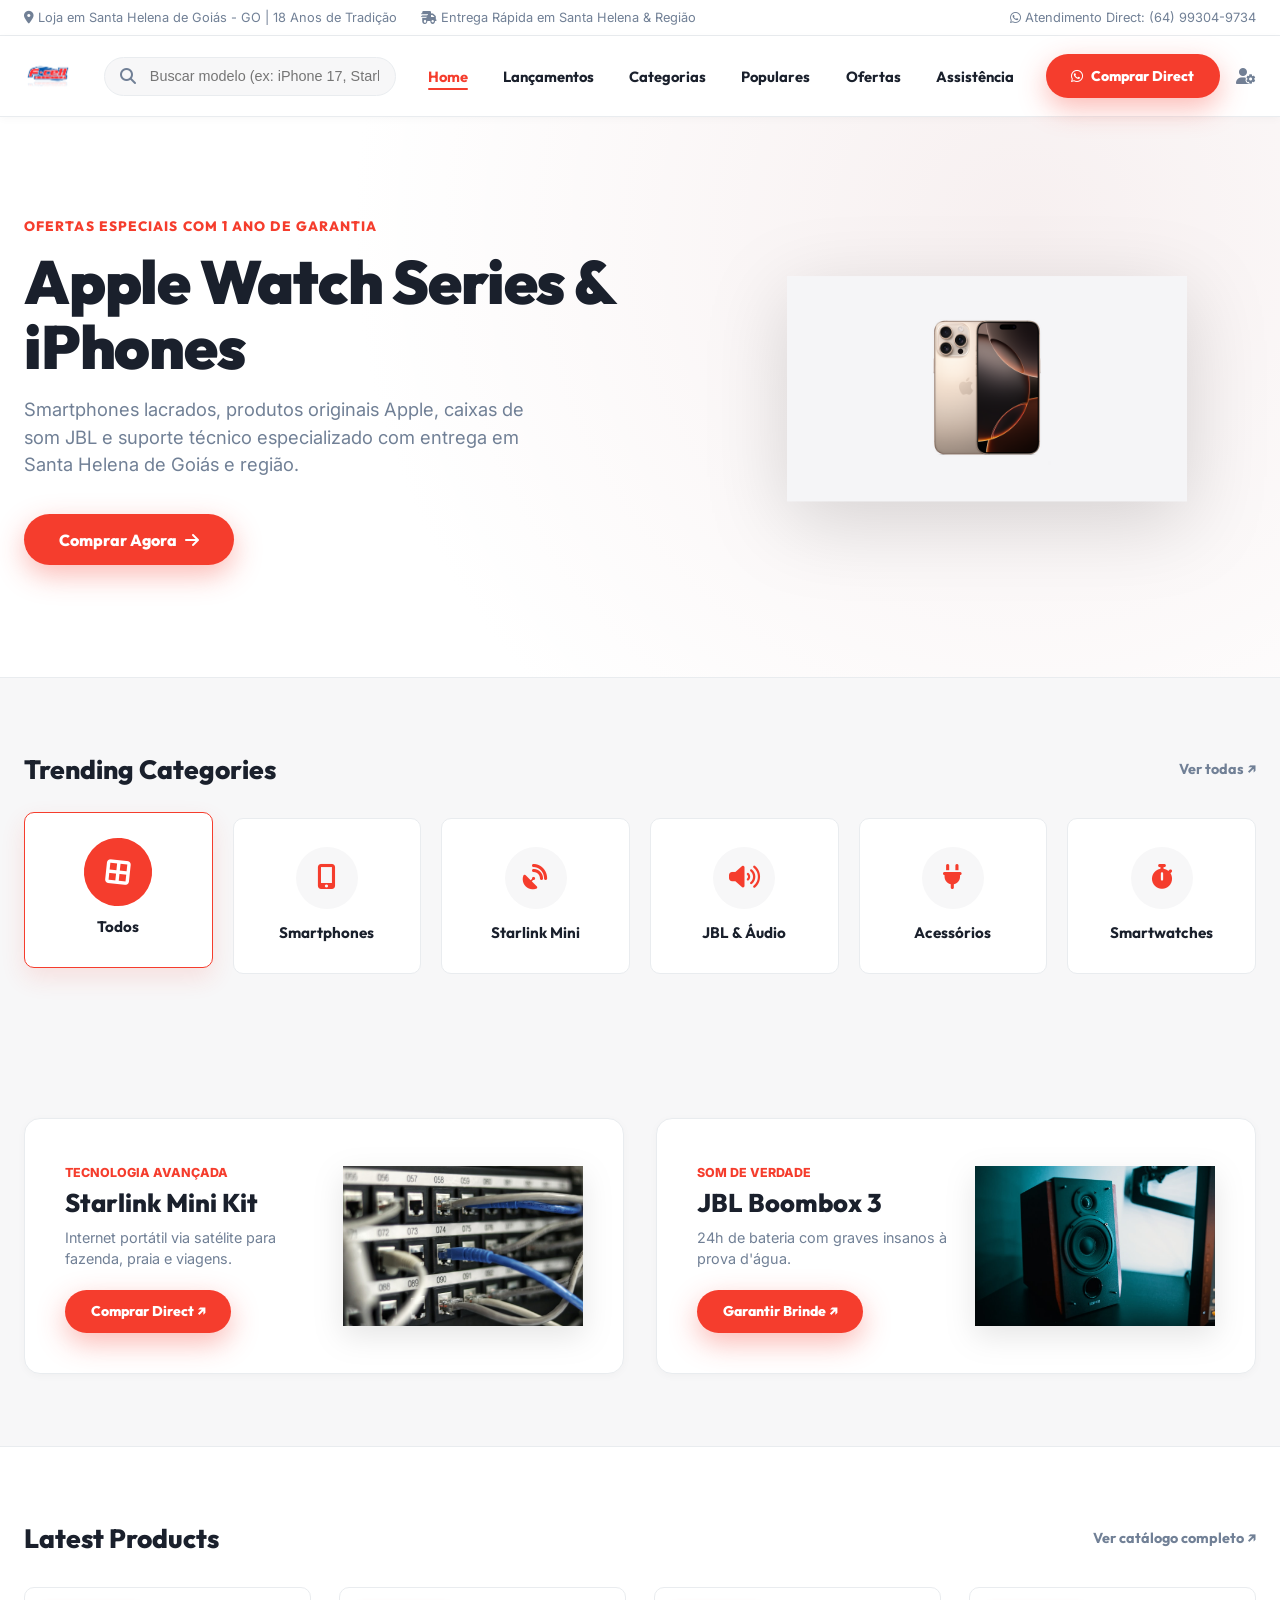
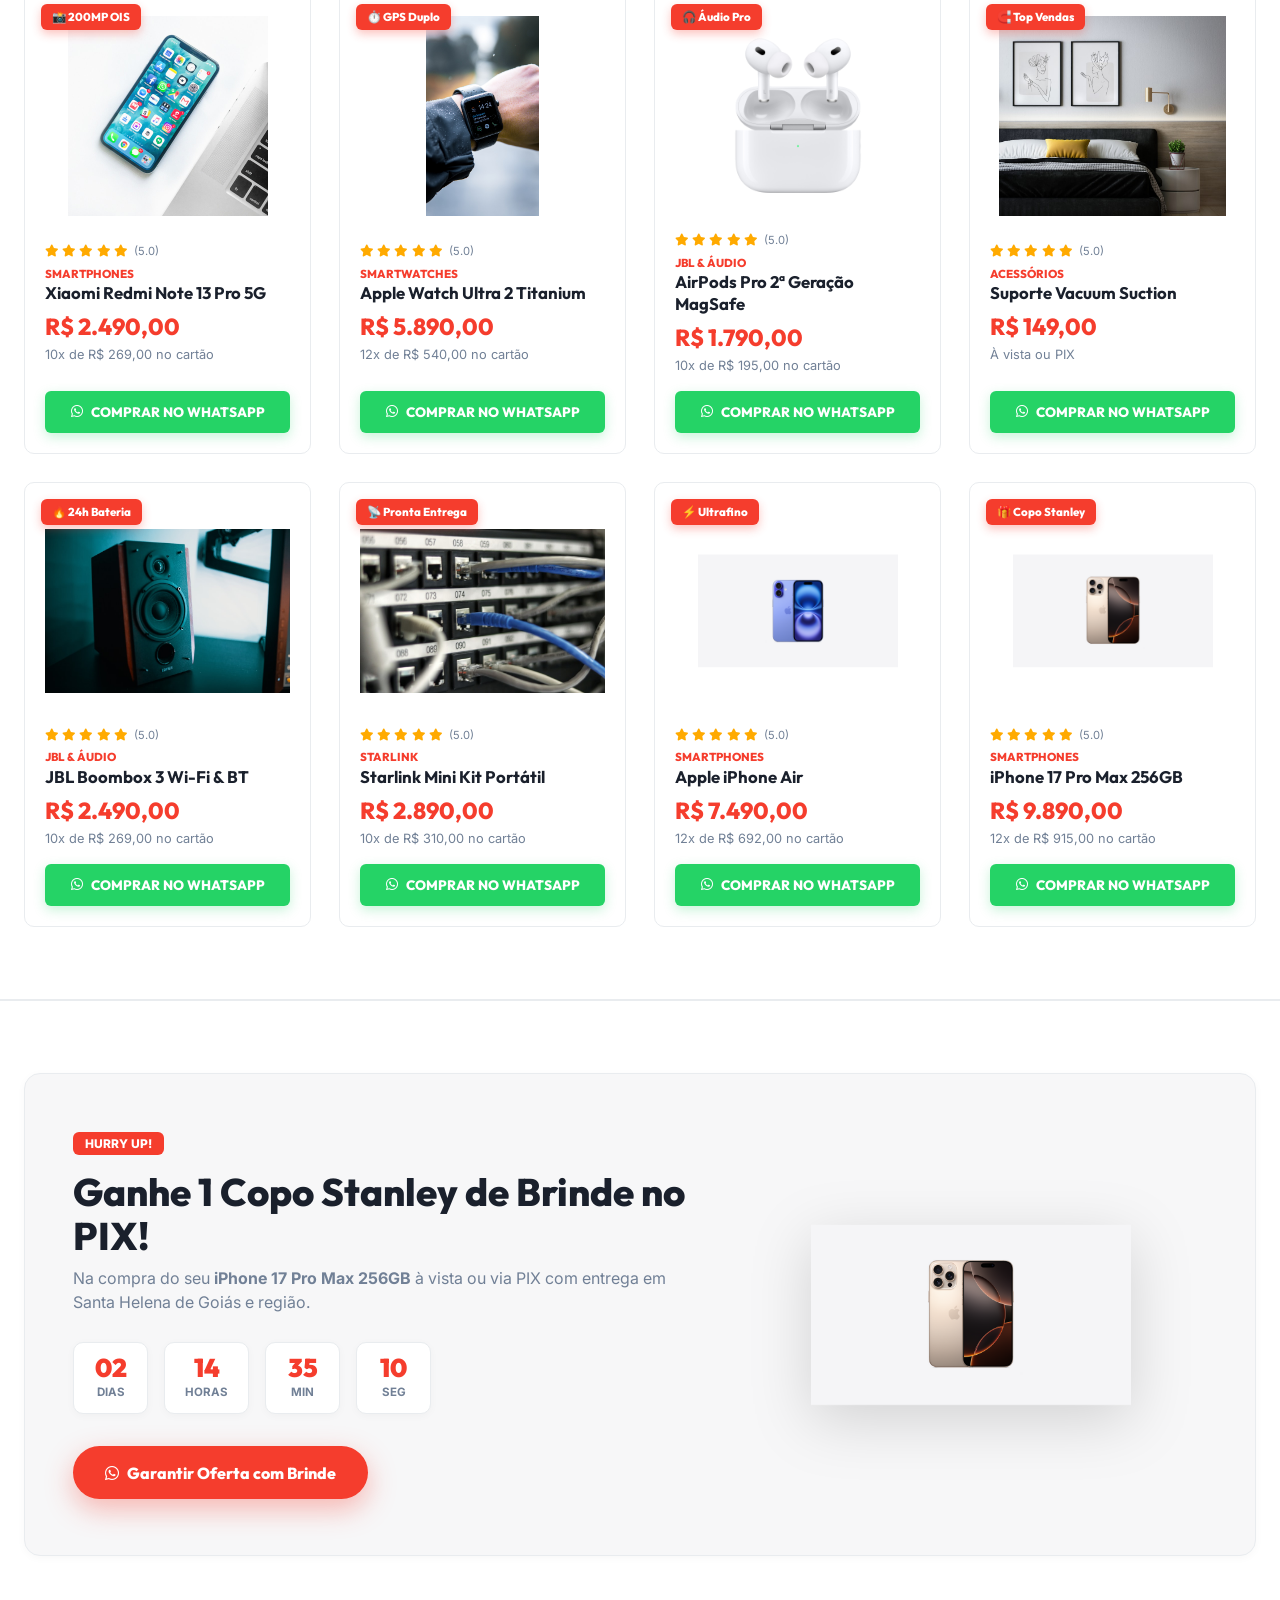
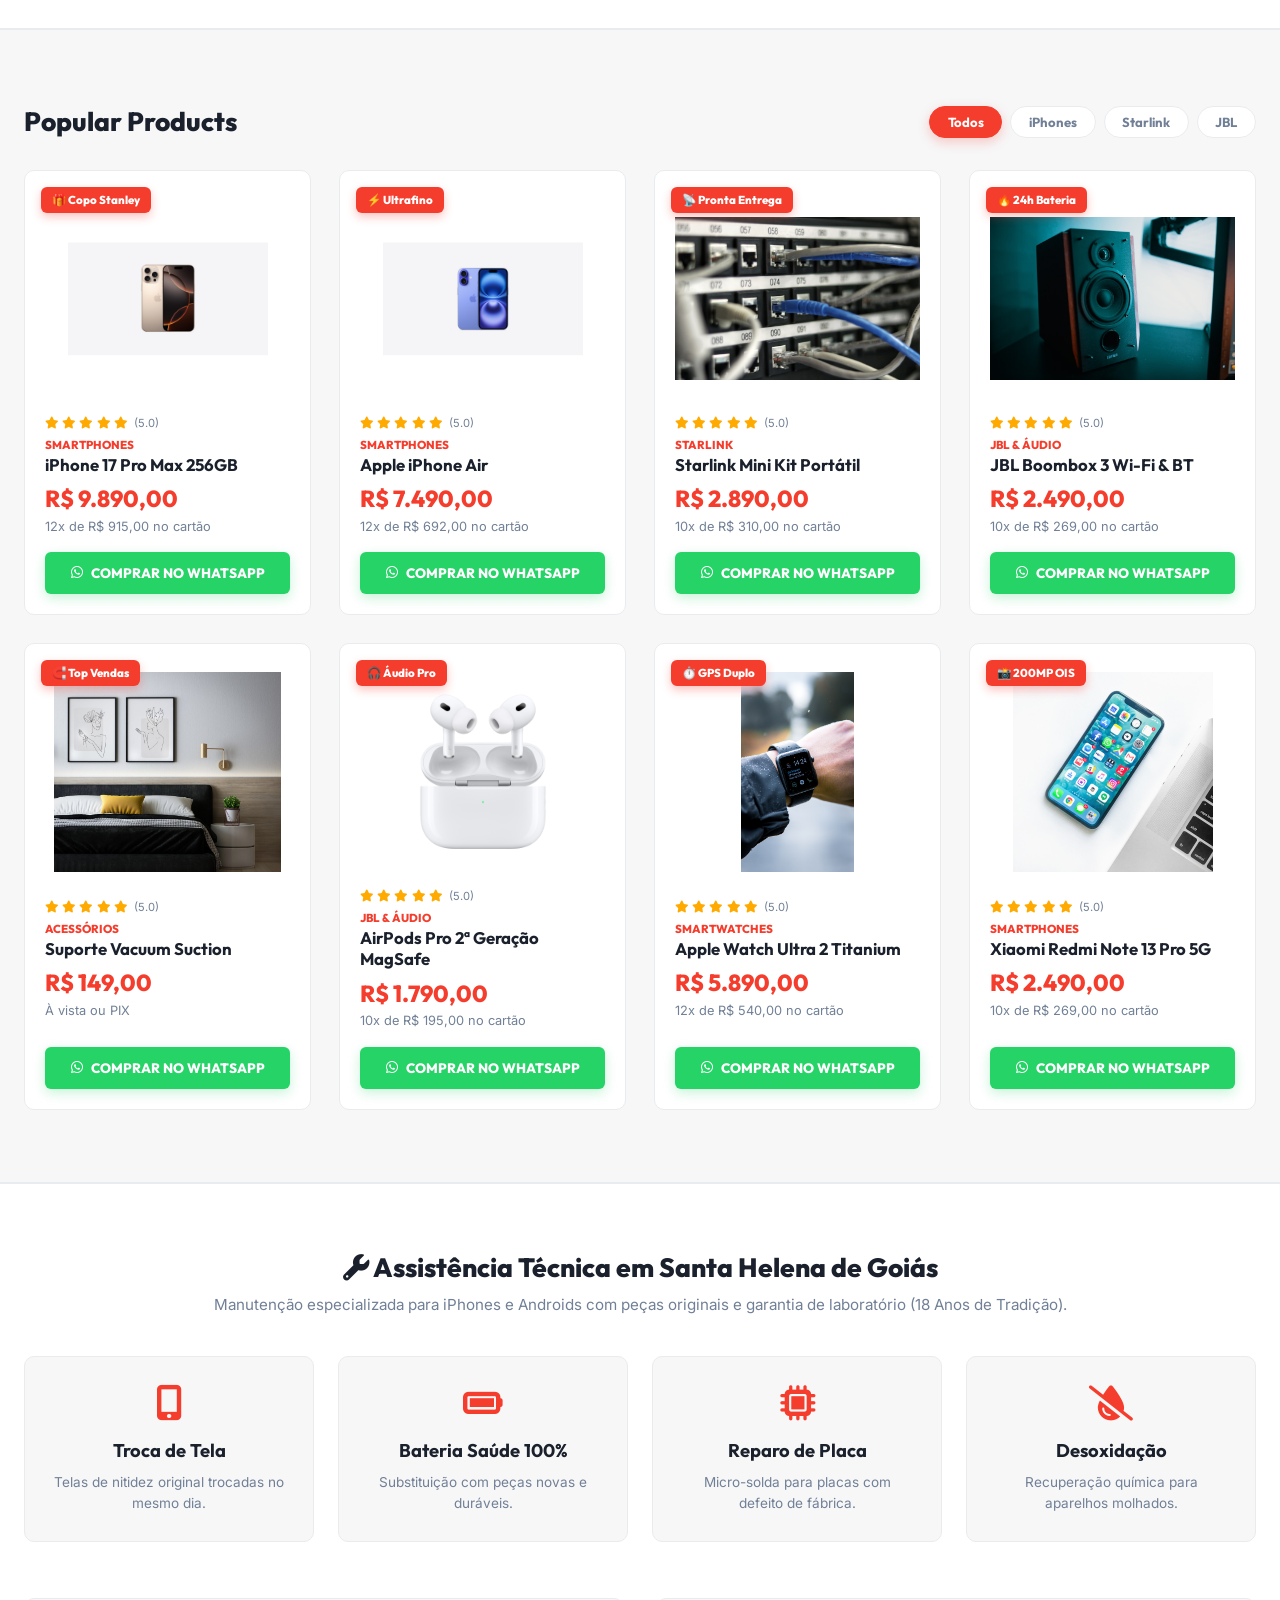
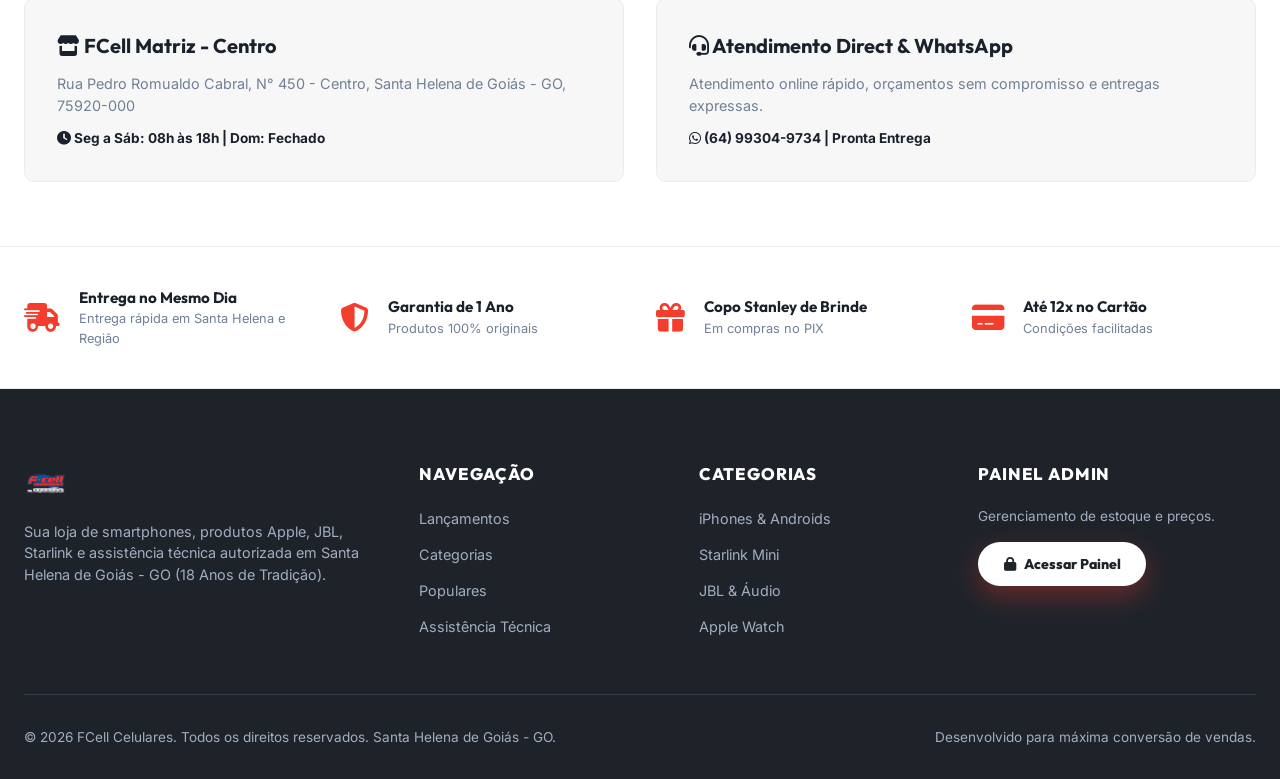
==== commit a20dc05b: "refactor: migrate location and contact details from Cuiabá to Santa Helena de Goiás and add UI compo" ====
--- a/index.html
+++ b/index.html
@@ -3,8 +3,8 @@
 <head>
   <meta charset="UTF-8">
   <meta name="viewport" content="width=device-width, initial-scale=1.0">
-  <title>FCell Celulares | Loja Oficial de Smartphones, Acessórios e Assistência em Cuiabá</title>
-  <meta name="description" content="Compre iPhones, Xiaomi, JBL, Starlink e acessórios com garantia oficial e os melhores preços de Cuiabá. Assistência técnica especializada com pronta entrega.">
+  <title>FCell Celulares | Loja Oficial de Smartphones, Acessórios e Assistência em Santa Helena de Goiás</title>
+  <meta name="description" content="Compre iPhones, Xiaomi, JBL, Starlink e acessórios com garantia oficial e os melhores preços em Santa Helena de Goiás - GO. 18 Anos de Tradição e Assistência Especializada.">
   
   <!-- Preconnect & Google Fonts -->
   <link rel="preconnect" href="https://fonts.googleapis.com">
@@ -25,11 +25,11 @@
   <div class="top-bar">
     <div class="container top-bar-flex">
       <div style="display: flex; align-items: center; gap: 1.5rem;">
-        <span><i class="fa-solid fa-location-dot text-primary"></i> Lojas no Pantanal Shopping & Shopping Estação Cuiabá</span>
-        <span><i class="fa-solid fa-truck-fast text-primary"></i> Entrega Expressa no Mesmo Dia em Cuiabá</span>
+        <span><i class="fa-solid fa-location-dot text-primary"></i> Loja em Santa Helena de Goiás - GO | 18 Anos de Tradição</span>
+        <span><i class="fa-solid fa-truck-fast text-primary"></i> Entrega Rápida em Santa Helena & Região</span>
       </div>
       <div>
-        <span><i class="fa-brands fa-whatsapp text-whatsapp"></i> Atendimento Direct: (65) 99304-9734</span>
+        <span><i class="fa-brands fa-whatsapp text-whatsapp"></i> Atendimento Direct: (64) 99304-9734</span>
       </div>
     </div>
   </div>
@@ -59,7 +59,7 @@
       </nav>
 
       <div style="display: flex; align-items: center; gap: 1rem;">
-        <a href="https://wa.me/5565993049734" target="_blank" id="header-whatsapp-btn" class="btn-drou-cta">
+        <a href="https://wa.me/5564993049734" target="_blank" id="header-whatsapp-btn" class="btn-drou-cta">
           <i class="fa-brands fa-whatsapp"></i>
           <span>Comprar Direct</span>
         </a>
@@ -83,7 +83,7 @@
         </h1>
 
         <p class="drou-hero-description" id="hero-subtitle">
-          Smartphones lacrados, produtos originais Apple, caixas de som JBL e suporte técnico especializado com entrega expressa no mesmo dia em Cuiabá.
+          Smartphones lacrados, produtos originais Apple, caixas de som JBL e suporte técnico especializado com entrega em Santa Helena de Goiás e região.
         </p>
 
         <a href="#populares" class="btn-drou-cta" style="padding: 0.85rem 2.2rem; font-size: 1rem;">
@@ -191,7 +191,7 @@
             Ganhe 1 Copo Stanley de Brinde no PIX!
           </h2>
           <p style="color: var(--color-text-muted); font-size: 1rem; margin-bottom: 1rem;">
-            Na compra do seu <strong>iPhone 17 Pro Max 256GB</strong> à vista ou via PIX com entrega expressa no mesmo dia em Cuiabá.
+            Na compra do seu <strong>iPhone 17 Pro Max 256GB</strong> à vista ou via PIX com entrega em Santa Helena de Goiás e região.
           </p>
 
           <div class="timer-boxes-flex">
@@ -213,7 +213,7 @@
             </div>
           </div>
 
-          <a href="https://wa.me/5565993049734" id="deal-whatsapp-btn" target="_blank" class="btn-drou-cta" style="padding: 0.9rem 2rem; font-size: 1rem;">
+          <a href="https://wa.me/5564993049734" id="deal-whatsapp-btn" target="_blank" class="btn-drou-cta" style="padding: 0.9rem 2rem; font-size: 1rem;">
             <i class="fa-brands fa-whatsapp"></i>
             <span>Garantir Oferta com Brinde</span>
           </a>
@@ -245,12 +245,12 @@
     </div>
   </section>
 
-  <!-- ASSISTÊNCIA TÉCNICA ESPECIALIZADA & LOJAS CUIABÁ -->
+  <!-- ASSISTÊNCIA TÉCNICA ESPECIALIZADA & LOJA SANTA HELENA -->
   <section id="assistencia" style="padding: 4rem 0; background: #ffffff; border-top: 1px solid var(--border-color);">
     <div class="container">
       <div class="drou-section-header" style="justify-content: center; text-align: center; flex-direction: column; margin-bottom: 2.5rem;">
-        <h2 class="drou-section-title"><i class="fa-solid fa-wrench text-primary"></i> Assistência Técnica em Cuiabá</h2>
-        <p style="color: var(--color-text-muted); font-size: 0.95rem; margin-top: 0.4rem;">Manutenção para iPhones e Androids com componentes originais e garantia de laboratório.</p>
+        <h2 class="drou-section-title"><i class="fa-solid fa-wrench text-primary"></i> Assistência Técnica em Santa Helena de Goiás</h2>
+        <p style="color: var(--color-text-muted); font-size: 0.95rem; margin-top: 0.4rem;">Manutenção especializada para iPhones e Androids com peças originais e garantia de laboratório (18 Anos de Tradição).</p>
       </div>
 
       <div style="display: grid; grid-template-columns: repeat(4, 1fr); gap: 1.5rem; margin-bottom: 3.5rem;">
@@ -282,15 +282,15 @@
       <!-- Locations -->
       <div style="display: grid; grid-template-columns: 1fr 1fr; gap: 2rem;">
         <div style="background: var(--bg-main); padding: 2rem; border-radius: var(--radius-md); border: 1px solid var(--border-color);">
-          <h3 style="font-family: var(--font-heading); font-size: 1.25rem; margin-bottom: 0.75rem;"><i class="fa-solid fa-store text-primary"></i> Pantanal Shopping</h3>
-          <p style="color: var(--color-text-muted); font-size: 0.9rem;">Av. Historiador Rubens de Mendonça, 3300 - Bosque da Saúde, Cuiabá - MT</p>
-          <p style="font-size: 0.85rem; font-weight: 700; margin-top: 0.75rem;"><i class="fa-solid fa-clock"></i> Seg a Sáb: 10h às 22h | Dom: 14h às 20h</p>
+          <h3 style="font-family: var(--font-heading); font-size: 1.25rem; margin-bottom: 0.75rem;"><i class="fa-solid fa-store text-primary"></i> FCell Matriz - Centro</h3>
+          <p style="color: var(--color-text-muted); font-size: 0.9rem;">Rua Pedro Romualdo Cabral, N° 450 - Centro, Santa Helena de Goiás - GO, 75920-000</p>
+          <p style="font-size: 0.85rem; font-weight: 700; margin-top: 0.75rem;"><i class="fa-solid fa-clock"></i> Seg a Sáb: 08h às 18h | Dom: Fechado</p>
         </div>
 
         <div style="background: var(--bg-main); padding: 2rem; border-radius: var(--radius-md); border: 1px solid var(--border-color);">
-          <h3 style="font-family: var(--font-heading); font-size: 1.25rem; margin-bottom: 0.75rem;"><i class="fa-solid fa-store text-primary"></i> Shopping Estação</h3>
-          <p style="color: var(--color-text-muted); font-size: 0.9rem;">Av. Miguel Sutil, 9300 - Duque de Caxias, Cuiabá - MT</p>
-          <p style="font-size: 0.85rem; font-weight: 700; margin-top: 0.75rem;"><i class="fa-solid fa-clock"></i> Seg a Sáb: 10h às 22h | Dom: 14h às 20h</p>
+          <h3 style="font-family: var(--font-heading); font-size: 1.25rem; margin-bottom: 0.75rem;"><i class="fa-solid fa-headset text-primary"></i> Atendimento Direct & WhatsApp</h3>
+          <p style="color: var(--color-text-muted); font-size: 0.9rem;">Atendimento online rápido, orçamentos sem compromisso e entregas expressas.</p>
+          <p style="font-size: 0.85rem; font-weight: 700; margin-top: 0.75rem;"><i class="fa-brands fa-whatsapp text-whatsapp"></i> (64) 99304-9734 | Pronta Entrega</p>
         </div>
       </div>
     </div>
@@ -303,7 +303,7 @@
         <i class="fa-solid fa-truck-fast drou-feature-icon"></i>
         <div>
           <h5 style="font-family: var(--font-heading); font-size: 0.95rem; font-weight: 700;">Entrega no Mesmo Dia</h5>
-          <p style="font-size: 0.8rem; color: var(--color-text-muted);">Entrega rápida em Cuiabá</p>
+          <p style="font-size: 0.8rem; color: var(--color-text-muted);">Entrega rápida em Santa Helena e Região</p>
         </div>
       </div>
 
@@ -351,7 +351,7 @@
       <div class="footer-drou-grid">
         <div>
           <img src="/instagram/logo_transparent.png" alt="FCell Celulares" style="height: 44px; margin-bottom: 1rem;" onerror="this.onerror=null; this.style.display='none';">
-          <p style="font-size: 0.9rem; color: var(--color-text-muted);">Sua loja de smartphones, produtos Apple, JBL, Starlink e assistência técnica autorizada em Cuiabá.</p>
+          <p style="font-size: 0.9rem; color: #a0aec0;">Sua loja de smartphones, produtos Apple, JBL, Starlink e assistência técnica autorizada em Santa Helena de Goiás - GO (18 Anos de Tradição).</p>
         </div>
 
         <div class="footer-drou-col">
@@ -376,8 +376,8 @@
 
         <div class="footer-drou-col">
           <h4>Painel Admin</h4>
-          <p style="font-size: 0.85rem; color: var(--color-text-muted); margin-bottom: 1rem;">Gerenciamento de estoque e preços.</p>
-          <a href="admin.html" class="btn-drou-cta" style="background: var(--color-dark); color: #fff;">
+          <p style="font-size: 0.85rem; color: #a0aec0; margin-bottom: 1rem;">Gerenciamento de estoque e preços.</p>
+          <a href="admin.html" class="btn-drou-cta" style="background: #ffffff; color: var(--color-dark);">
             <i class="fa-solid fa-lock"></i>
             <span>Acessar Painel</span>
           </a>
@@ -385,7 +385,7 @@
       </div>
 
       <div class="footer-drou-bottom">
-        <p>&copy; 2026 FCell Celulares. Todos os direitos reservados. Cuiabá - MT.</p>
+        <p>&copy; 2026 FCell Celulares. Todos os direitos reservados. Santa Helena de Goiás - GO.</p>
         <p>Desenvolvido para máxima conversão de vendas.</p>
       </div>
     </div>
--- a/css/styles.css
+++ b/css/styles.css
@@ -499,6 +499,187 @@
 }
 
 /* ==========================================================================
+   DUAL BANNERS SECTION ("TECNOLOGIA AVANÇADA" & "SOM DE VERDADE")
+   ========================================================================== */
+.drou-dual-banners-section {
+  padding: 4.5rem 0;
+  background: var(--bg-main);
+}
+
+.drou-dual-banners-grid {
+  display: grid;
+  grid-template-columns: 1fr 1fr;
+  gap: 2rem;
+}
+
+.drou-banner-card {
+  background: #ffffff;
+  border: 1px solid var(--border-color);
+  border-radius: var(--radius-lg);
+  padding: 2.5rem;
+  display: flex;
+  align-items: center;
+  justify-content: space-between;
+  gap: 1.5rem;
+  box-shadow: var(--shadow-sm);
+  transition: var(--transition-normal);
+  position: relative;
+  overflow: hidden;
+}
+
+.drou-banner-card:hover {
+  transform: translateY(-4px);
+  box-shadow: var(--shadow-md);
+  border-color: var(--color-primary);
+}
+
+.drou-banner-card h3 {
+  font-family: var(--font-heading);
+  font-size: 1.6rem;
+  font-weight: 800;
+  color: var(--color-text-dark);
+  margin: 0.3rem 0 0.5rem 0;
+  line-height: 1.2;
+}
+
+/* ==========================================================================
+   COUNTDOWN BANNER SECTION
+   ========================================================================== */
+.drou-countdown-banner-section {
+  padding: 4.5rem 0;
+  background: #ffffff;
+  border-top: 1px solid var(--border-color);
+  border-bottom: 1px solid var(--border-color);
+}
+
+.drou-countdown-card {
+  background: var(--bg-main);
+  border: 1px solid var(--border-color);
+  border-radius: var(--radius-lg);
+  padding: 3.5rem 3rem;
+  display: grid;
+  grid-template-columns: 1.3fr 1fr;
+  gap: 3rem;
+  align-items: center;
+  box-shadow: var(--shadow-sm);
+}
+
+.timer-boxes-flex {
+  display: flex;
+  align-items: center;
+  gap: 1rem;
+  margin: 1.75rem 0 2rem 0;
+}
+
+.timer-box {
+  background: #ffffff;
+  border: 1px solid var(--border-color);
+  border-radius: var(--radius-md);
+  padding: 0.75rem 1.25rem;
+  text-align: center;
+  min-width: 75px;
+  box-shadow: var(--shadow-sm);
+}
+
+.timer-box-num {
+  font-family: var(--font-heading);
+  font-size: 1.6rem;
+  font-weight: 900;
+  color: var(--color-primary);
+  line-height: 1;
+}
+
+.timer-box-lbl {
+  font-size: 0.72rem;
+  font-weight: 700;
+  color: var(--color-text-muted);
+  text-transform: uppercase;
+  margin-top: 0.2rem;
+}
+
+/* ==========================================================================
+   TRUST FEATURES STRIP
+   ========================================================================== */
+.drou-features-strip {
+  background: #ffffff;
+  padding: 2.5rem 0;
+  border-top: 1px solid var(--border-color);
+  border-bottom: 1px solid var(--border-color);
+}
+
+.drou-features-grid {
+  display: grid;
+  grid-template-columns: repeat(4, 1fr);
+  gap: 2rem;
+}
+
+.drou-feature-item {
+  display: flex;
+  align-items: center;
+  gap: 1.2rem;
+}
+
+.drou-feature-icon {
+  font-size: 1.8rem;
+  color: var(--color-primary);
+  flex-shrink: 0;
+}
+
+/* ==========================================================================
+   FOOTER DROU STYLE
+   ========================================================================== */
+.footer-drou {
+  background: var(--color-dark);
+  color: #ffffff;
+  padding: 4.5rem 0 2rem 0;
+}
+
+.footer-drou-grid {
+  display: grid;
+  grid-template-columns: 1.5fr 1fr 1fr 1.2fr;
+  gap: 3rem;
+  margin-bottom: 3.5rem;
+}
+
+.footer-drou-col h4 {
+  font-family: var(--font-heading);
+  font-size: 1.05rem;
+  font-weight: 800;
+  margin-bottom: 1.25rem;
+  color: #ffffff;
+  text-transform: uppercase;
+  letter-spacing: 0.05em;
+}
+
+.footer-drou-links {
+  list-style: none;
+  display: flex;
+  flex-direction: column;
+  gap: 0.75rem;
+}
+
+.footer-drou-links a {
+  color: #a0aec0;
+  font-size: 0.9rem;
+  transition: var(--transition-fast);
+}
+
+.footer-drou-links a:hover {
+  color: #ffffff;
+  padding-left: 4px;
+}
+
+.footer-drou-bottom {
+  border-top: 1px solid var(--border-dark);
+  padding-top: 2rem;
+  display: flex;
+  align-items: center;
+  justify-content: space-between;
+  font-size: 0.85rem;
+  color: #a0aec0;
+}
+
+/* ==========================================================================
    ADMIN PANEL DASHBOARD DESIGN STYLING
    ========================================================================== */
 
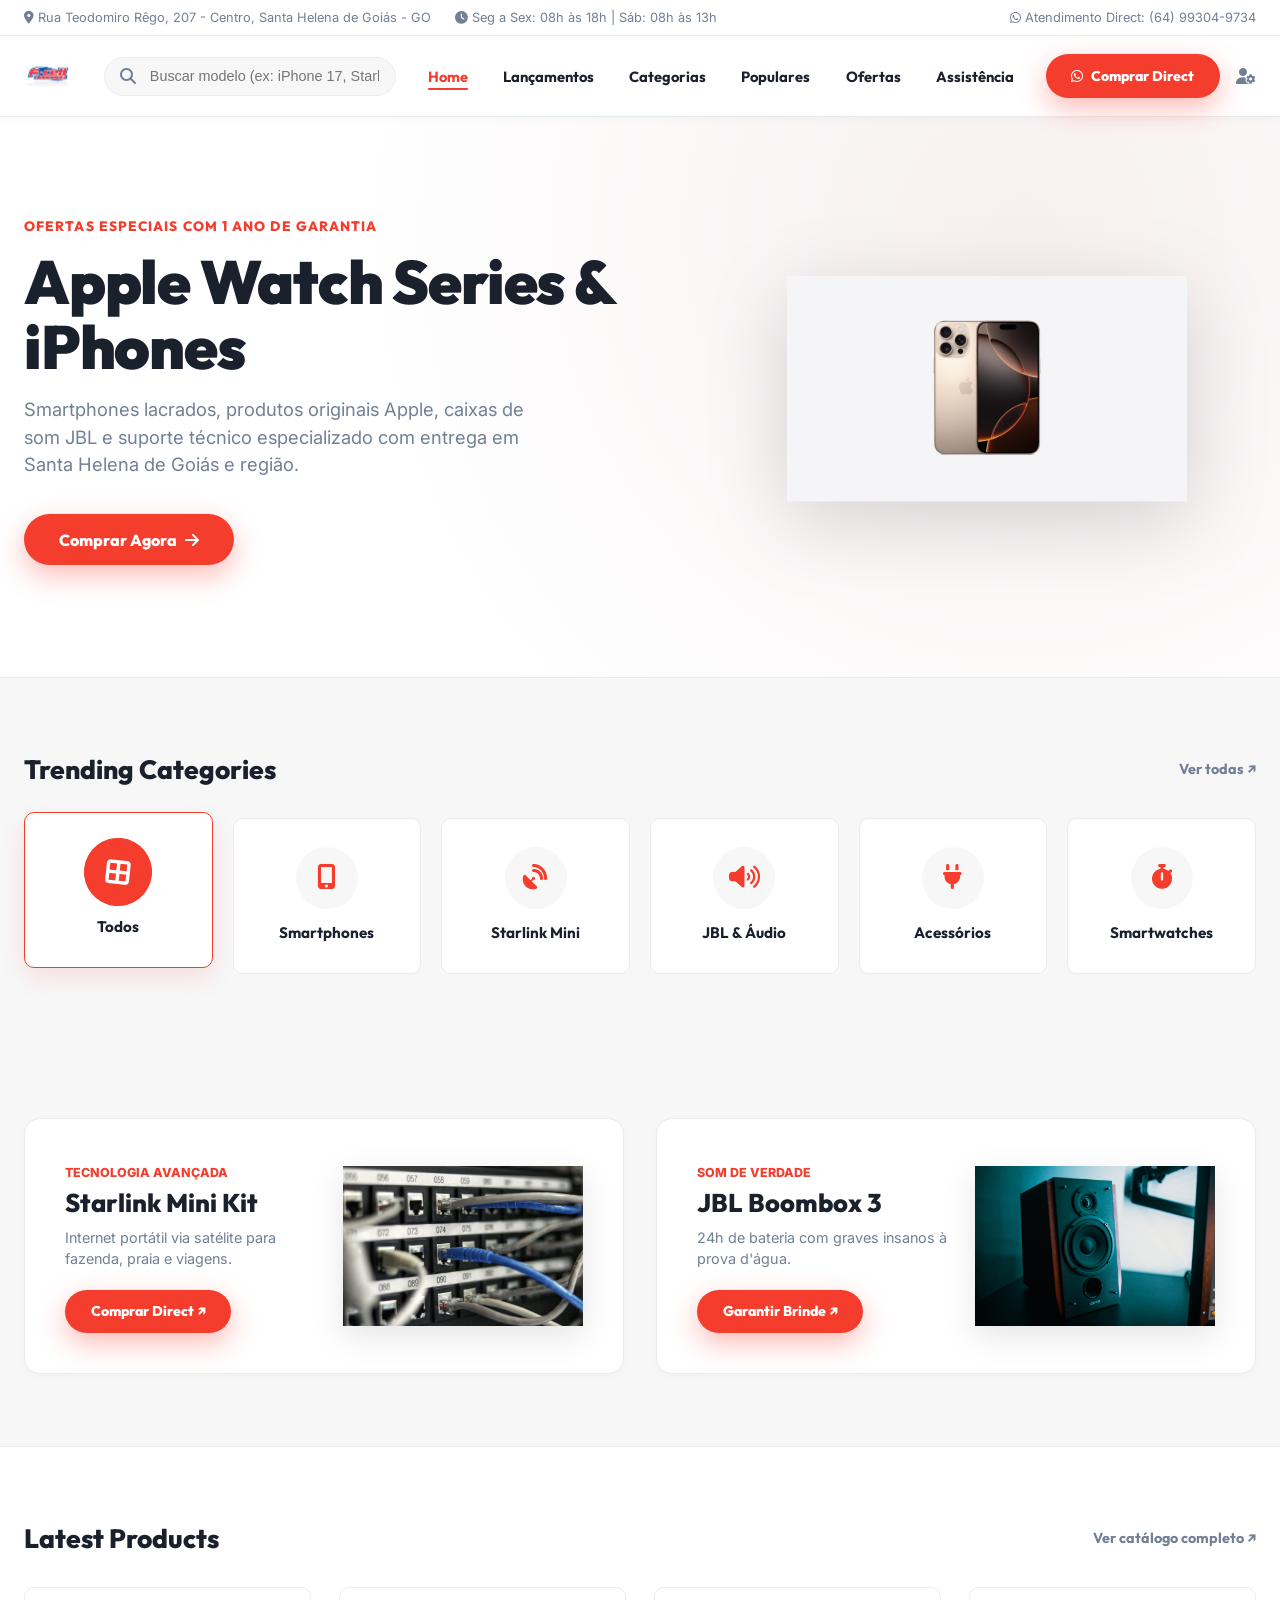
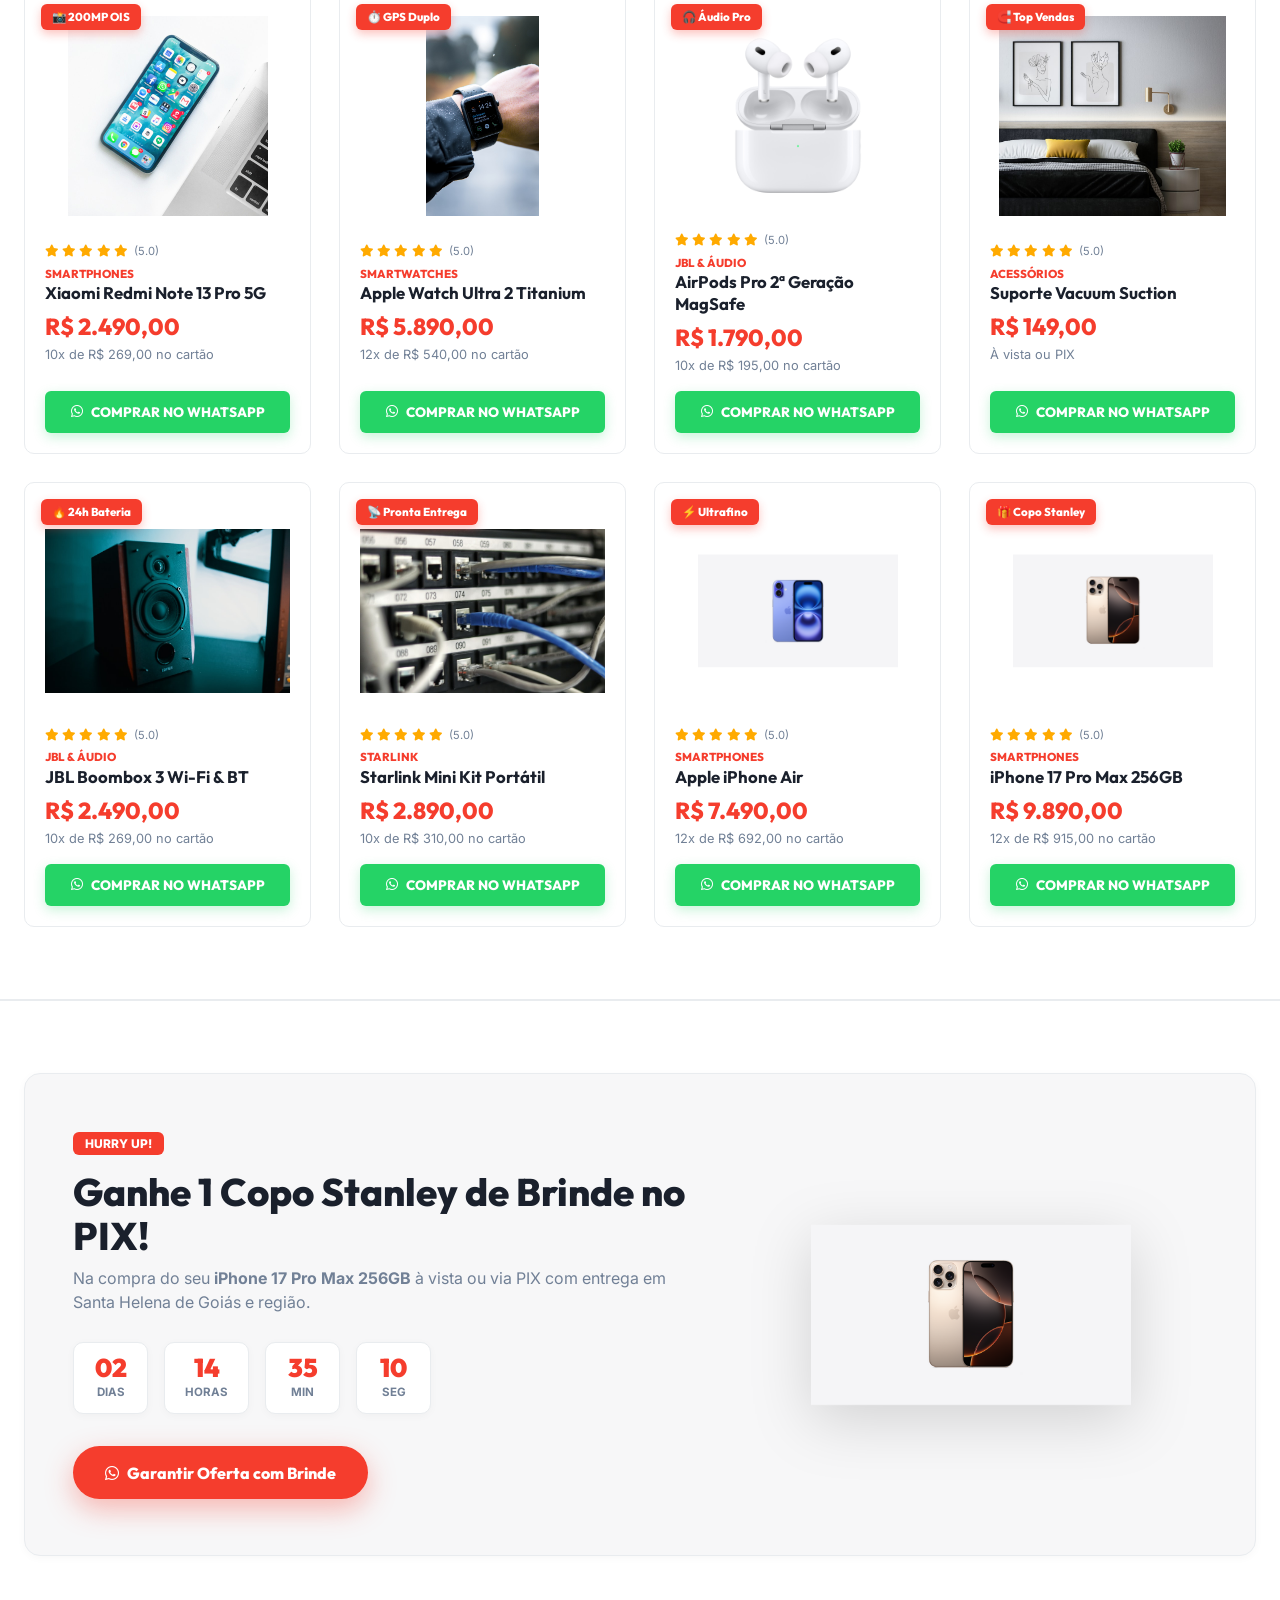
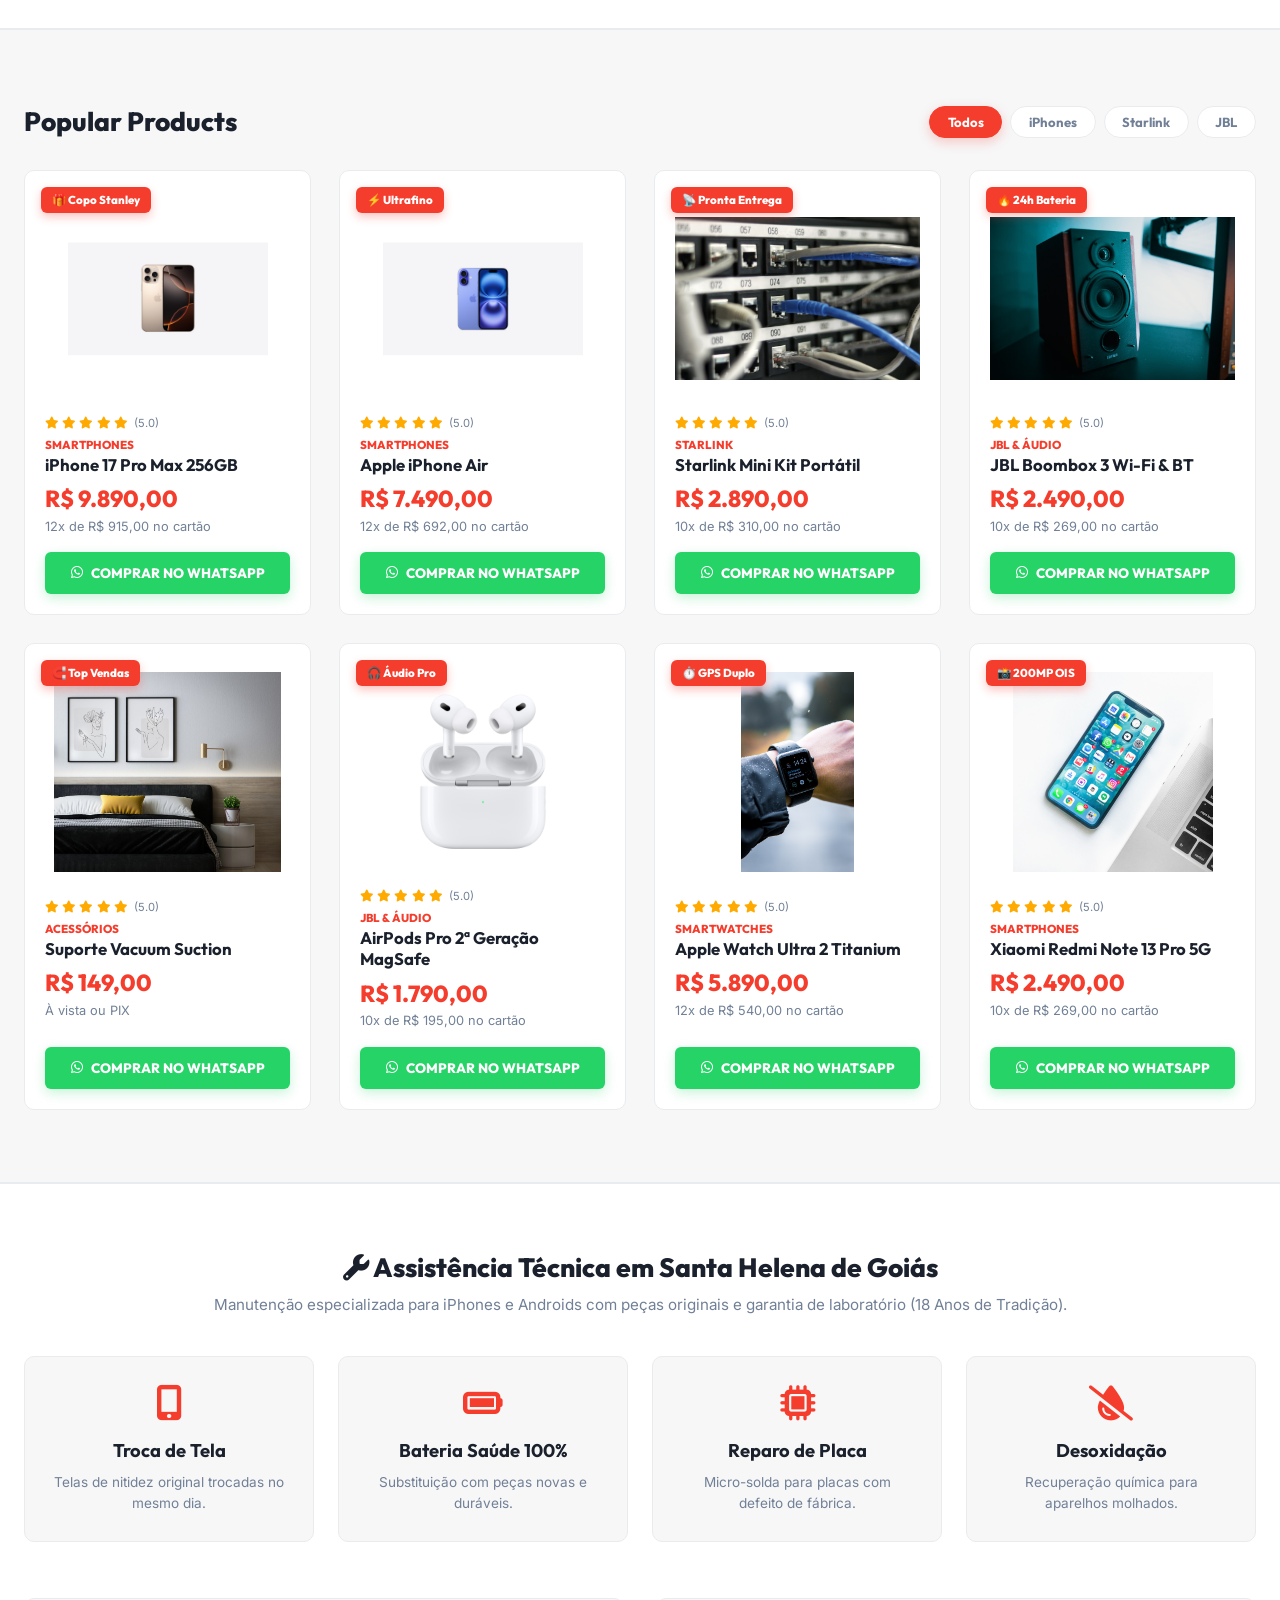
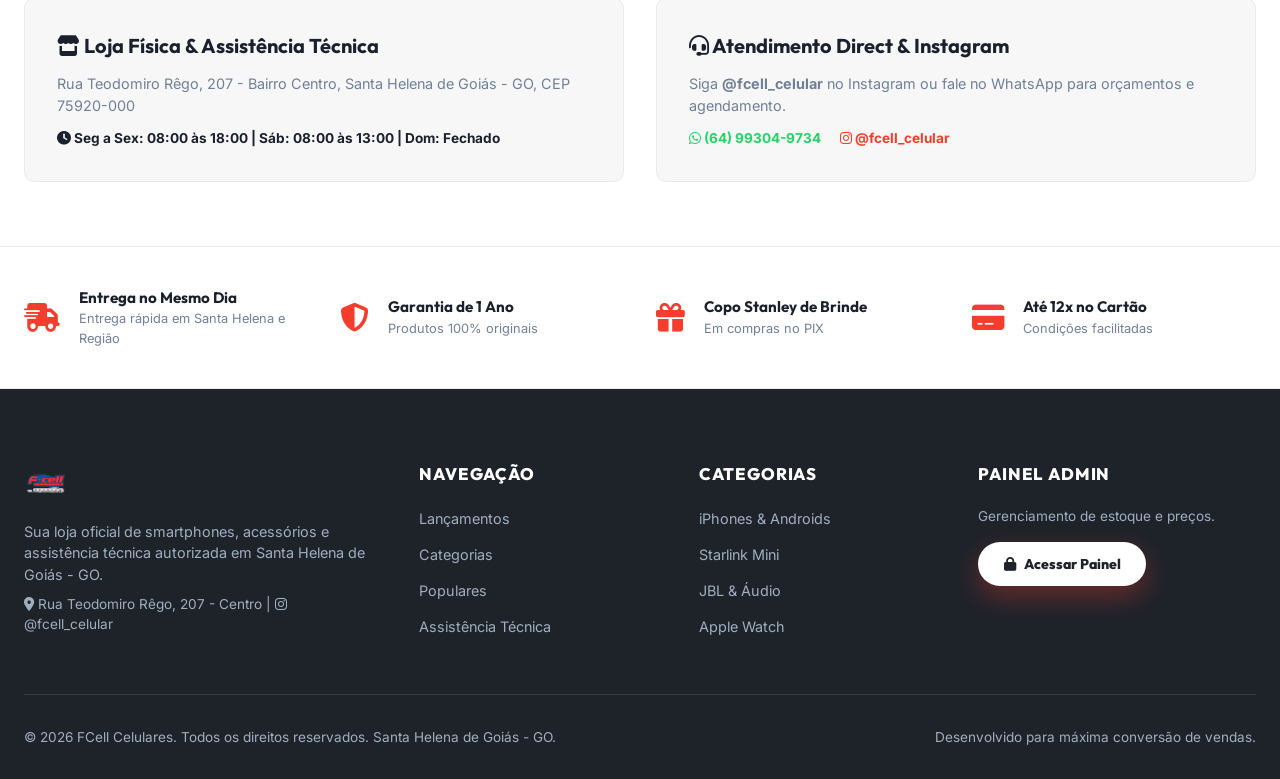
==== commit d266b397: "feat: update business information and contact details across documentation and landing page" ====
--- a/index.html
+++ b/index.html
@@ -25,8 +25,8 @@
   <div class="top-bar">
     <div class="container top-bar-flex">
       <div style="display: flex; align-items: center; gap: 1.5rem;">
-        <span><i class="fa-solid fa-location-dot text-primary"></i> Loja em Santa Helena de Goiás - GO | 18 Anos de Tradição</span>
-        <span><i class="fa-solid fa-truck-fast text-primary"></i> Entrega Rápida em Santa Helena & Região</span>
+        <span><i class="fa-solid fa-location-dot text-primary"></i> Rua Teodomiro Rêgo, 207 - Centro, Santa Helena de Goiás - GO</span>
+        <span><i class="fa-solid fa-clock text-primary"></i> Seg a Sex: 08h às 18h | Sáb: 08h às 13h</span>
       </div>
       <div>
         <span><i class="fa-brands fa-whatsapp text-whatsapp"></i> Atendimento Direct: (64) 99304-9734</span>
@@ -282,15 +282,18 @@
       <!-- Locations -->
       <div style="display: grid; grid-template-columns: 1fr 1fr; gap: 2rem;">
         <div style="background: var(--bg-main); padding: 2rem; border-radius: var(--radius-md); border: 1px solid var(--border-color);">
-          <h3 style="font-family: var(--font-heading); font-size: 1.25rem; margin-bottom: 0.75rem;"><i class="fa-solid fa-store text-primary"></i> FCell Matriz - Centro</h3>
-          <p style="color: var(--color-text-muted); font-size: 0.9rem;">Rua Pedro Romualdo Cabral, N° 450 - Centro, Santa Helena de Goiás - GO, 75920-000</p>
-          <p style="font-size: 0.85rem; font-weight: 700; margin-top: 0.75rem;"><i class="fa-solid fa-clock"></i> Seg a Sáb: 08h às 18h | Dom: Fechado</p>
+          <h3 style="font-family: var(--font-heading); font-size: 1.25rem; margin-bottom: 0.75rem;"><i class="fa-solid fa-store text-primary"></i> Loja Física & Assistência Técnica</h3>
+          <p style="color: var(--color-text-muted); font-size: 0.9rem;">Rua Teodomiro Rêgo, 207 - Bairro Centro, Santa Helena de Goiás - GO, CEP 75920-000</p>
+          <p style="font-size: 0.85rem; font-weight: 700; margin-top: 0.75rem;"><i class="fa-solid fa-clock"></i> Seg a Sex: 08:00 às 18:00 | Sáb: 08:00 às 13:00 | Dom: Fechado</p>
         </div>
 
         <div style="background: var(--bg-main); padding: 2rem; border-radius: var(--radius-md); border: 1px solid var(--border-color);">
-          <h3 style="font-family: var(--font-heading); font-size: 1.25rem; margin-bottom: 0.75rem;"><i class="fa-solid fa-headset text-primary"></i> Atendimento Direct & WhatsApp</h3>
-          <p style="color: var(--color-text-muted); font-size: 0.9rem;">Atendimento online rápido, orçamentos sem compromisso e entregas expressas.</p>
-          <p style="font-size: 0.85rem; font-weight: 700; margin-top: 0.75rem;"><i class="fa-brands fa-whatsapp text-whatsapp"></i> (64) 99304-9734 | Pronta Entrega</p>
+          <h3 style="font-family: var(--font-heading); font-size: 1.25rem; margin-bottom: 0.75rem;"><i class="fa-solid fa-headset text-primary"></i> Atendimento Direct & Instagram</h3>
+          <p style="color: var(--color-text-muted); font-size: 0.9rem;">Siga <strong>@fcell_celular</strong> no Instagram ou fale no WhatsApp para orçamentos e agendamento.</p>
+          <p style="font-size: 0.85rem; font-weight: 700; margin-top: 0.75rem;">
+            <a href="https://wa.me/5564993049734" target="_blank" style="color: var(--color-whatsapp); margin-right: 1rem;"><i class="fa-brands fa-whatsapp"></i> (64) 99304-9734</a>
+            <a href="https://www.instagram.com/fcellcelularesoficial/" target="_blank" style="color: var(--color-primary);"><i class="fa-brands fa-instagram"></i> @fcell_celular</a>
+          </p>
         </div>
       </div>
     </div>
@@ -351,7 +354,8 @@
       <div class="footer-drou-grid">
         <div>
           <img src="/instagram/logo_transparent.png" alt="FCell Celulares" style="height: 44px; margin-bottom: 1rem;" onerror="this.onerror=null; this.style.display='none';">
-          <p style="font-size: 0.9rem; color: #a0aec0;">Sua loja de smartphones, produtos Apple, JBL, Starlink e assistência técnica autorizada em Santa Helena de Goiás - GO (18 Anos de Tradição).</p>
+          <p style="font-size: 0.9rem; color: #a0aec0; margin-bottom: 0.5rem;">Sua loja oficial de smartphones, acessórios e assistência técnica autorizada em Santa Helena de Goiás - GO.</p>
+          <p style="font-size: 0.85rem; color: #a0aec0;"><i class="fa-solid fa-location-dot"></i> Rua Teodomiro Rêgo, 207 - Centro | <i class="fa-brands fa-instagram"></i> @fcell_celular</p>
         </div>
 
         <div class="footer-drou-col">
